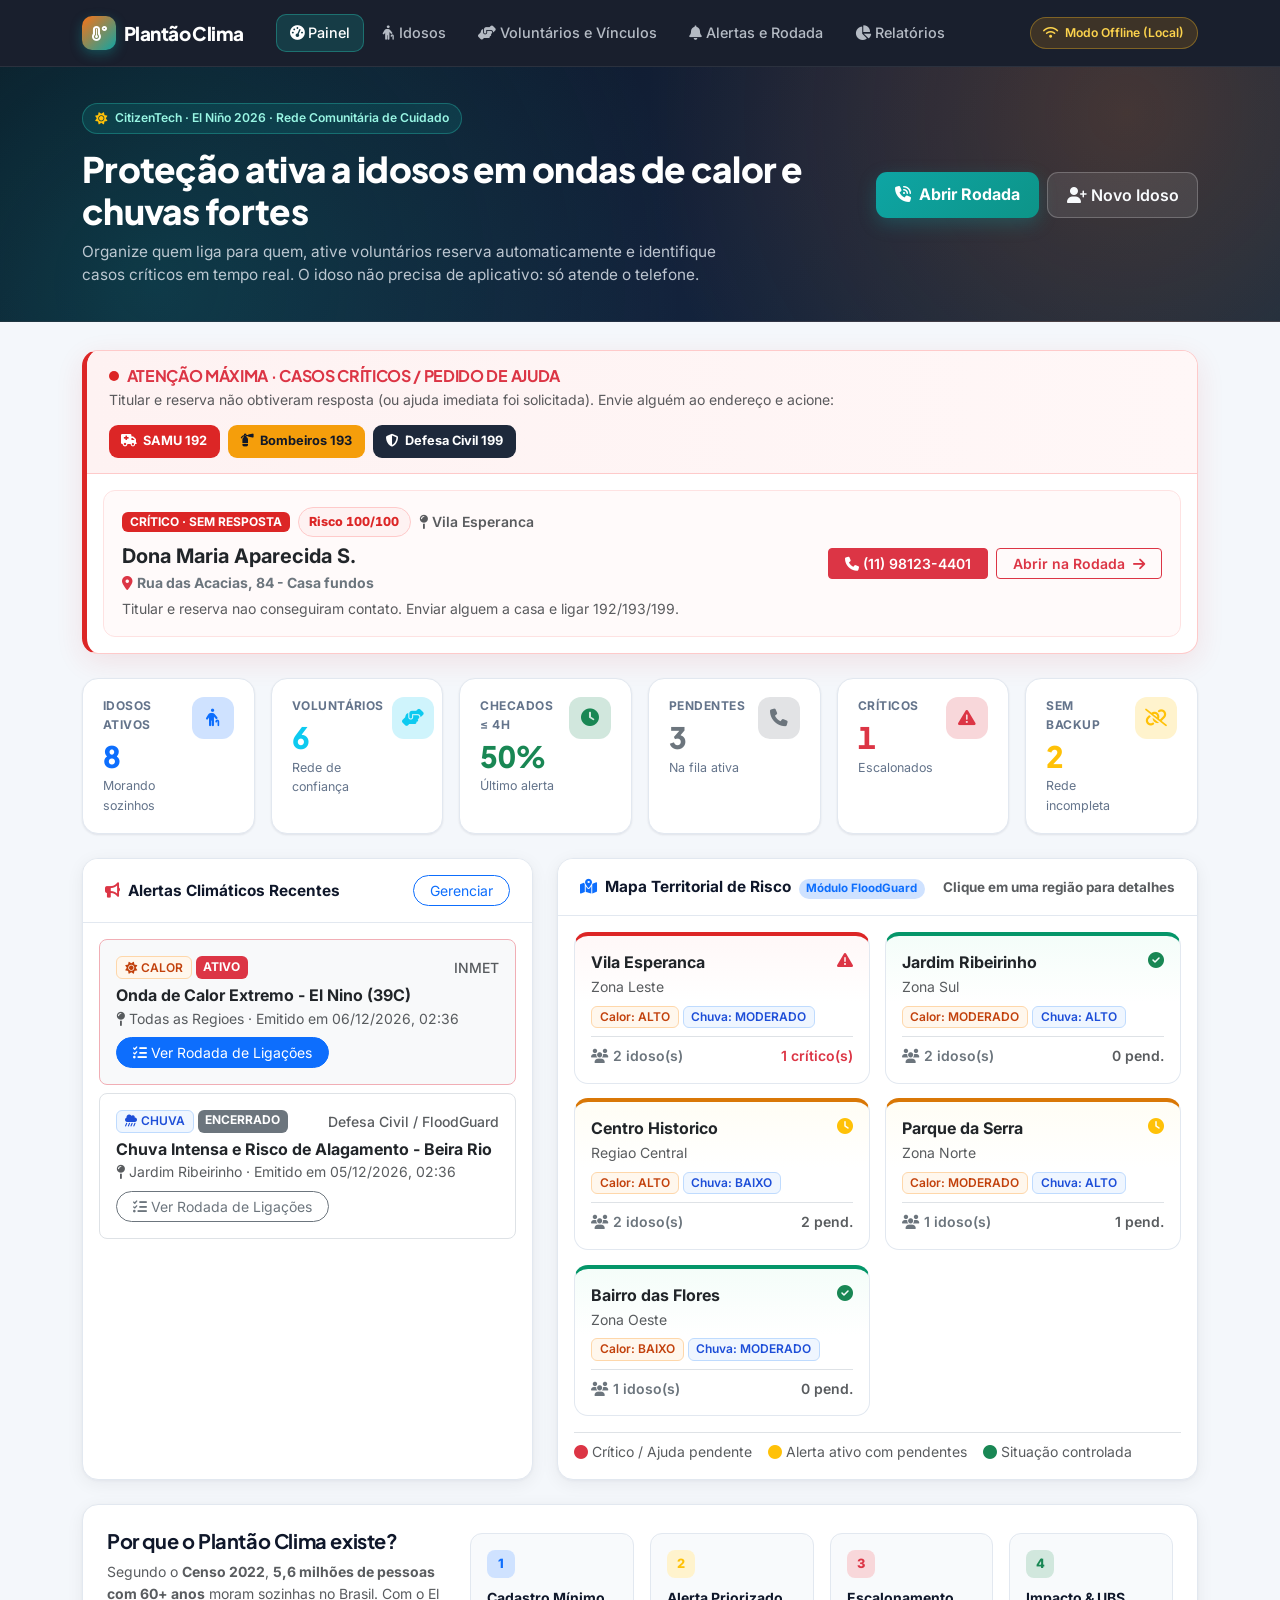
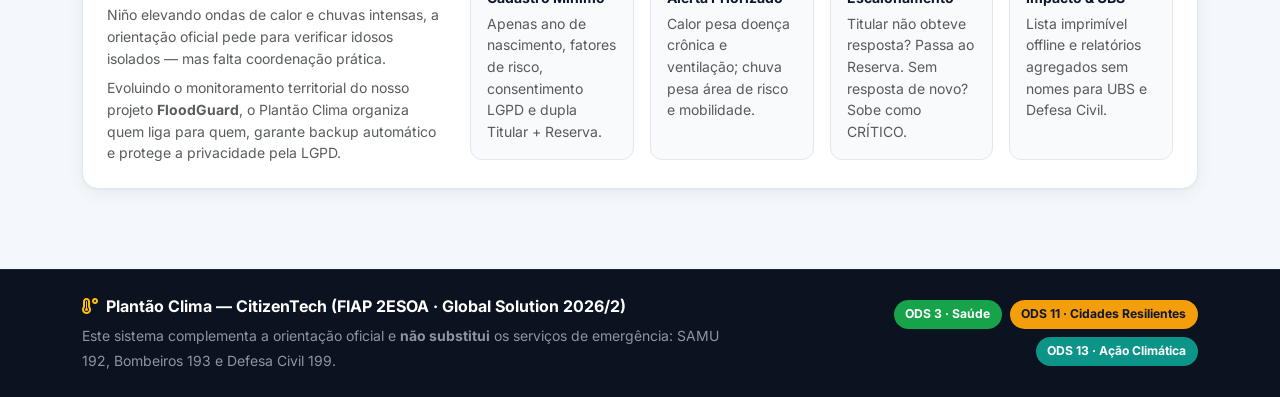
==== web/index.html @ 48aa3c32 "feat: MVP Plantao Clima (CitizenTech - Java 17 + JDBC + H2 + Web responsiva)" ====
<!DOCTYPE html>
<html lang="pt-BR">
<head>
    <meta charset="UTF-8">
    <meta name="viewport" content="width=device-width, initial-scale=1.0">
    <title>Painel — Plantão Clima | CitizenTech</title>
    <link rel="preconnect" href="https://fonts.googleapis.com">
    <link rel="preconnect" href="https://fonts.gstatic.com" crossorigin>
    <link href="https://fonts.googleapis.com/css2?family=Inter:wght@400;500;600;700&family=Plus+Jakarta+Sans:wght@700;800&display=swap" rel="stylesheet">
    <link href="https://cdn.jsdelivr.net/npm/bootstrap@5.3.3/dist/css/bootstrap.min.css" rel="stylesheet">
    <link href="https://cdnjs.cloudflare.com/ajax/libs/font-awesome/6.5.2/css/all.min.css" rel="stylesheet">
    <link href="css/styles.css" rel="stylesheet">
</head>
<body>
    <header>
        <nav class="navbar navbar-expand-lg navbar-dark pc-navbar sticky-top" aria-label="Navegação principal">
            <div class="container">
                <a class="navbar-brand d-flex align-items-center gap-2" href="index.html">
                    <span class="brand-mark"><i class="fas fa-temperature-high"></i></span>
                    <span>Plantão Clima</span>
                </a>
                <button class="navbar-toggler" type="button" data-bs-toggle="collapse" data-bs-target="#mainNav" aria-controls="mainNav" aria-expanded="false" aria-label="Abrir menu">
                    <span class="navbar-toggler-icon"></span>
                </button>
                <div class="collapse navbar-collapse" id="mainNav">
                    <ul class="navbar-nav me-auto ms-lg-3 gap-1">
                        <li class="nav-item"><a class="nav-link active" href="index.html"><i class="fas fa-gauge-high me-1"></i>Painel</a></li>
                        <li class="nav-item"><a class="nav-link" href="idosos.html"><i class="fas fa-person-cane me-1"></i>Idosos</a></li>
                        <li class="nav-item"><a class="nav-link" href="voluntarios.html"><i class="fas fa-hands-helping me-1"></i>Voluntários e Vínculos</a></li>
                        <li class="nav-item"><a class="nav-link" href="alertas.html"><i class="fas fa-bell me-1"></i>Alertas e Rodada</a></li>
                        <li class="nav-item"><a class="nav-link" href="relatorios.html"><i class="fas fa-chart-pie me-1"></i>Relatórios</a></li>
                    </ul>
                    <span id="connectionStatus" class="connection-pill offline mt-2 mt-lg-0">
                        <i class="fas fa-circle-notch fa-spin"></i> Conectando...
                    </span>
                </div>
            </div>
        </nav>
    </header>

    <section class="pc-page-header">
        <div class="container">
            <div class="row align-items-center g-3">
                <div class="col-lg-8">
                    <div class="pc-hero-pill">
                        <i class="fas fa-sun text-warning"></i>
                        <span>CitizenTech · El Niño 2026 · Rede Comunitária de Cuidado</span>
                    </div>
                    <h1>Proteção ativa a idosos em ondas de calor e chuvas fortes</h1>
                    <p>Organize quem liga para quem, ative voluntários reserva automaticamente e identifique casos críticos em tempo real. O idoso não precisa de aplicativo: só atende o telefone.</p>
                </div>
                <div class="col-lg-4 text-lg-end">
                    <div class="d-flex flex-wrap gap-2 justify-content-lg-end">
                        <a href="alertas.html" class="btn btn-pc-primary">
                            <i class="fas fa-phone-volume me-2"></i>Abrir Rodada
                        </a>
                        <a href="idosos.html" class="btn btn-pc-ghost">
                            <i class="fas fa-user-plus me-1"></i>Novo Idoso
                        </a>
                    </div>
                </div>
            </div>
        </div>
    </section>

    <main class="container">
        <div id="feedbackPainel" class="feedback-zone"></div>

        <!-- Casos Críticos no Topo (visual limpo e compacto) -->
        <section id="secCriticos" class="mb-4 d-none" aria-label="Casos Críticos e Emergências">
            <div class="critical-panel">
                <div class="critical-panel-head">
                    <div>
                        <div class="d-flex align-items-center gap-2 mb-1">
                            <span class="pulse-dot"></span>
                            <h2 class="h6 fw-bold text-danger mb-0 text-uppercase">Atenção Máxima · Casos Críticos / Pedido de Ajuda</h2>
                        </div>
                        <p class="small text-muted mb-0">
                            Titular e reserva não obtiveram resposta (ou ajuda imediata foi solicitada). Envie alguém ao endereço e acione:
                        </p>
                    </div>
                    <div class="d-flex flex-wrap gap-2">
                        <a href="tel:192" class="emergency-pill samu"><i class="fas fa-ambulance"></i> SAMU 192</a>
                        <a href="tel:193" class="emergency-pill bombeiros"><i class="fas fa-fire-extinguisher"></i> Bombeiros 193</a>
                        <a href="tel:199" class="emergency-pill defesa"><i class="fas fa-shield-halved"></i> Defesa Civil 199</a>
                    </div>
                </div>
                <div class="p-3">
                    <div id="listaCriticos" class="row g-3"></div>
                </div>
            </div>
        </section>

        <!-- KPIs principais -->
        <section class="row g-3 mb-4" aria-label="Indicadores principais">
            <div class="col-6 col-md-4 col-xl-2">
                <div class="kpi-card">
                    <div class="d-flex justify-content-between align-items-start gap-2">
                        <div>
                            <div class="kpi-label">Idosos Ativos</div>
                            <div class="kpi-value text-primary" id="kpiIdosos">-</div>
                            <div class="kpi-sub">Morando sozinhos</div>
                        </div>
                        <div class="kpi-icon bg-primary-subtle text-primary"><i class="fas fa-person-cane"></i></div>
                    </div>
                </div>
            </div>
            <div class="col-6 col-md-4 col-xl-2">
                <div class="kpi-card">
                    <div class="d-flex justify-content-between align-items-start gap-2">
                        <div>
                            <div class="kpi-label">Voluntários</div>
                            <div class="kpi-value text-info" id="kpiVoluntarios">-</div>
                            <div class="kpi-sub">Rede de confiança</div>
                        </div>
                        <div class="kpi-icon bg-info-subtle text-info"><i class="fas fa-hands-helping"></i></div>
                    </div>
                </div>
            </div>
            <div class="col-6 col-md-4 col-xl-2">
                <div class="kpi-card">
                    <div class="d-flex justify-content-between align-items-start gap-2">
                        <div>
                            <div class="kpi-label">Checados &le; 4h</div>
                            <div class="kpi-value text-success" id="kpiCobertura4h">-</div>
                            <div class="kpi-sub">Último alerta</div>
                        </div>
                        <div class="kpi-icon bg-success-subtle text-success"><i class="fas fa-clock"></i></div>
                    </div>
                </div>
            </div>
            <div class="col-6 col-md-4 col-xl-2">
                <div class="kpi-card">
                    <div class="d-flex justify-content-between align-items-start gap-2">
                        <div>
                            <div class="kpi-label">Pendentes</div>
                            <div class="kpi-value text-secondary" id="kpiPendentes">-</div>
                            <div class="kpi-sub">Na fila ativa</div>
                        </div>
                        <div class="kpi-icon bg-secondary-subtle text-secondary"><i class="fas fa-phone"></i></div>
                    </div>
                </div>
            </div>
            <div class="col-6 col-md-4 col-xl-2">
                <div class="kpi-card">
                    <div class="d-flex justify-content-between align-items-start gap-2">
                        <div>
                            <div class="kpi-label">Críticos</div>
                            <div class="kpi-value text-danger" id="kpiCriticos">-</div>
                            <div class="kpi-sub">Escalonados</div>
                        </div>
                        <div class="kpi-icon bg-danger-subtle text-danger"><i class="fas fa-triangle-exclamation"></i></div>
                    </div>
                </div>
            </div>
            <div class="col-6 col-md-4 col-xl-2">
                <div class="kpi-card">
                    <div class="d-flex justify-content-between align-items-start gap-2">
                        <div>
                            <div class="kpi-label">Sem Backup</div>
                            <div class="kpi-value text-warning" id="kpiRedeIncompleta">-</div>
                            <div class="kpi-sub">Rede incompleta</div>
                        </div>
                        <div class="kpi-icon bg-warning-subtle text-warning"><i class="fas fa-link-slash"></i></div>
                    </div>
                </div>
            </div>
        </section>

        <!-- Alertas Ativos + Mapa de Risco (Módulo FloodGuard) -->
        <div class="row g-4 mb-4">
            <section class="col-lg-5" aria-label="Alertas Climáticos">
                <div class="pc-card h-100">
                    <div class="pc-card-header">
                        <span><i class="fas fa-bullhorn text-danger me-2"></i>Alertas Climáticos Recentes</span>
                        <a href="alertas.html" class="btn btn-sm btn-outline-primary rounded-pill px-3">Gerenciar</a>
                    </div>
                    <div class="p-3" id="listaAlertasPainel">
                        <div class="text-center text-muted py-4">Carregando alertas...</div>
                    </div>
                </div>
            </section>

            <section class="col-lg-7" aria-label="Mapa de Risco Comunitário">
                <div class="pc-card h-100">
                    <div class="pc-card-header">
                        <span>
                            <i class="fas fa-map-location-dot text-primary me-2"></i>Mapa Territorial de Risco
                            <span class="badge bg-primary-subtle text-primary rounded-pill ms-1">Módulo FloodGuard</span>
                        </span>
                        <small class="text-muted">Clique em uma região para detalhes</small>
                    </div>
                    <div class="p-3">
                        <div id="mapaRegioes" class="region-grid"></div>
                        <div class="d-flex flex-wrap gap-3 mt-3 pt-2 border-top small text-muted">
                            <span><i class="fas fa-circle text-danger me-1"></i>Crítico / Ajuda pendente</span>
                            <span><i class="fas fa-circle text-warning me-1"></i>Alerta ativo com pendentes</span>
                            <span><i class="fas fa-circle text-success me-1"></i>Situação controlada</span>
                        </div>
                    </div>
                </div>
            </section>
        </div>

        <!-- Fluxo do Sistema e Contexto -->
        <section class="pc-card p-4 mb-4" aria-label="Como funciona o Plantão Clima">
            <div class="row align-items-center g-4">
                <div class="col-lg-4">
                    <h2 class="h5 fw-bold mb-2">Por que o Plantão Clima existe?</h2>
                    <p class="small text-muted mb-2">
                        Segundo o <strong>Censo 2022</strong>, <strong>5,6 milhões de pessoas com 60+ anos</strong> moram sozinhas no Brasil. Com o El Niño elevando ondas de calor e chuvas intensas, a orientação oficial pede para verificar idosos isolados — mas falta coordenação prática.
                    </p>
                    <p class="small text-muted mb-0">
                        Evoluindo o monitoramento territorial do nosso projeto <strong>FloodGuard</strong>, o Plantão Clima organiza quem liga para quem, garante backup automático e protege a privacidade pela LGPD.
                    </p>
                </div>
                <div class="col-lg-8">
                    <div class="row g-3">
                        <div class="col-sm-6 col-md-3">
                            <div class="step-card">
                                <span class="step-num bg-primary-subtle text-primary">1</span>
                                <div class="fw-bold small mb-1">Cadastro Mínimo</div>
                                <p class="small text-muted mb-0">Apenas ano de nascimento, fatores de risco, consentimento LGPD e dupla Titular + Reserva.</p>
                            </div>
                        </div>
                        <div class="col-sm-6 col-md-3">
                            <div class="step-card">
                                <span class="step-num bg-warning-subtle text-warning">2</span>
                                <div class="fw-bold small mb-1">Alerta Priorizado</div>
                                <p class="small text-muted mb-0">Calor pesa doença crônica e ventilação; chuva pesa área de risco e mobilidade.</p>
                            </div>
                        </div>
                        <div class="col-sm-6 col-md-3">
                            <div class="step-card">
                                <span class="step-num bg-danger-subtle text-danger">3</span>
                                <div class="fw-bold small mb-1">Escalonamento</div>
                                <p class="small text-muted mb-0">Titular não obteve resposta? Passa ao Reserva. Sem resposta de novo? Sobe como CRÍTICO.</p>
                            </div>
                        </div>
                        <div class="col-sm-6 col-md-3">
                            <div class="step-card">
                                <span class="step-num bg-success-subtle text-success">4</span>
                                <div class="fw-bold small mb-1">Impacto &amp; UBS</div>
                                <p class="small text-muted mb-0">Lista imprimível offline e relatórios agregados sem nomes para UBS e Defesa Civil.</p>
                            </div>
                        </div>
                    </div>
                </div>
            </div>
        </section>
    </main>

    <!-- Modal Detalhe da Região (Mapa FloodGuard) -->
    <div class="modal fade" id="modalRegiao" tabindex="-1" aria-hidden="true">
        <div class="modal-dialog modal-dialog-centered">
            <div class="modal-content border-0 shadow-lg rounded-4">
                <div class="modal-header">
                    <h5 class="modal-title fw-bold" id="modalRegiaoTitulo">Detalhes da Região</h5>
                    <button type="button" class="btn-close" data-bs-dismiss="modal" aria-label="Fechar"></button>
                </div>
                <div class="modal-body" id="modalRegiaoCorpo"></div>
                <div class="modal-footer">
                    <a href="relatorios.html" class="btn btn-outline-primary">Ver Relatório UBS</a>
                    <button type="button" class="btn btn-secondary" data-bs-dismiss="modal">Fechar</button>
                </div>
            </div>
        </div>
    </div>

    <footer class="pc-footer py-4">
        <div class="container">
            <div class="row g-3 align-items-center">
                <div class="col-md-7">
                    <div class="fw-bold mb-1 text-white"><i class="fas fa-temperature-high text-warning me-2"></i>Plantão Clima — CitizenTech (FIAP 2ESOA · Global Solution 2026/2)</div>
                    <small class="opacity-75">
                        Este sistema complementa a orientação oficial e <strong>não substitui</strong> os serviços de emergência: SAMU 192, Bombeiros 193 e Defesa Civil 199.
                    </small>
                </div>
                <div class="col-md-5 text-md-end d-flex flex-wrap gap-2 justify-content-md-end">
                    <span class="ods-badge ods-3">ODS 3 · Saúde</span>
                    <span class="ods-badge ods-11">ODS 11 · Cidades Resilientes</span>
                    <span class="ods-badge ods-13">ODS 13 · Ação Climática</span>
                </div>
            </div>
        </div>
    </footer>

    <script src="https://cdn.jsdelivr.net/npm/bootstrap@5.3.3/dist/js/bootstrap.bundle.min.js"></script>
    <script src="js/api.js"></script>
    <script src="js/painel.js"></script>
</body>
</html>
---- web/css/styles.css ----
/* ==========================================================================
   Plantão Clima — CitizenTech Design System (Modern CivicTech UI)
   Tipografia: Plus Jakarta Sans + Inter | Layout Responsivo + Impressão Offline
   ========================================================================== */

:root {
    --pc-bg: #f4f7fb;
    --pc-surface: #ffffff;
    --pc-surface-soft: #f8fafc;
    --pc-border: #e2e8f0;
    --pc-border-strong: #cbd5e1;

    --pc-slate-950: #0b1220;
    --pc-slate-900: #0f172a;
    --pc-slate-800: #1e293b;
    --pc-slate-700: #334155;
    --pc-slate-500: #64748b;
    --pc-slate-400: #94a3b8;

    --pc-brand: #0ea5a4;
    --pc-brand-dark: #0f766e;
    --pc-brand-soft: #ccfbf1;

    --pc-accent: #2563eb;
    --pc-accent-soft: #eff6ff;

    --pc-heat: #ea580c;
    --pc-heat-bg: #fff7ed;
    --pc-heat-border: #fed7aa;

    --pc-rain: #2563eb;
    --pc-rain-bg: #eff6ff;
    --pc-rain-border: #bfdbfe;

    --pc-critical: #dc2626;
    --pc-critical-dark: #991b1b;
    --pc-critical-bg: #fef2f2;
    --pc-critical-border: #fecaca;

    --pc-ok: #059669;
    --pc-ok-bg: #ecfdf5;
    --pc-ok-border: #a7f3d0;

    --pc-warn: #d97706;
    --pc-warn-bg: #fffbeb;
    --pc-warn-border: #fde68a;

    --pc-radius: 16px;
    --pc-radius-sm: 10px;
    --pc-shadow-sm: 0 1px 2px rgba(15, 23, 42, 0.05), 0 1px 3px rgba(15, 23, 42, 0.04);
    --pc-shadow: 0 4px 18px rgba(15, 23, 42, 0.06), 0 1px 3px rgba(15, 23, 42, 0.04);
    --pc-shadow-hover: 0 12px 28px rgba(15, 23, 42, 0.10), 0 2px 6px rgba(15, 23, 42, 0.05);
}

* {
    box-sizing: border-box;
}

body {
    font-family: 'Inter', -apple-system, BlinkMacSystemFont, 'Segoe UI', Roboto, sans-serif;
    background-color: var(--pc-bg);
    color: var(--pc-slate-900);
    min-height: 100vh;
    display: flex;
    flex-direction: column;
    line-height: 1.55;
    -webkit-font-smoothing: antialiased;
}

h1, h2, h3, h4, h5, .navbar-brand, .kpi-value {
    font-family: 'Plus Jakarta Sans', 'Inter', -apple-system, sans-serif;
    letter-spacing: -0.02em;
}

main {
    flex: 1;
}

/* ==========================================================================
   NAVBAR — Dark Slate Glass
   ========================================================================== */
.pc-navbar {
    background: rgba(11, 18, 32, 0.94);
    backdrop-filter: blur(12px);
    -webkit-backdrop-filter: blur(12px);
    border-bottom: 1px solid rgba(255, 255, 255, 0.08);
    padding: 0.7rem 0;
}

.pc-navbar .navbar-brand {
    font-weight: 800;
    font-size: 1.18rem;
    color: #ffffff !important;
    letter-spacing: -0.03em;
}

.brand-mark {
    width: 34px;
    height: 34px;
    border-radius: 10px;
    background: linear-gradient(135deg, #f97316 0%, #0ea5a4 100%);
    display: inline-flex;
    align-items: center;
    justify-content: center;
    color: #ffffff;
    font-size: 0.95rem;
    box-shadow: 0 4px 12px rgba(14, 165, 164, 0.35);
}

.pc-navbar .nav-link {
    color: rgba(226, 232, 240, 0.78) !important;
    font-weight: 500;
    font-size: 0.9rem;
    border-radius: 10px;
    padding: 0.48rem 0.88rem !important;
    transition: all 0.18s ease;
}

.pc-navbar .nav-link:hover {
    color: #ffffff !important;
    background-color: rgba(255, 255, 255, 0.08);
}

.pc-navbar .nav-link.active {
    color: #ffffff !important;
    background: rgba(14, 165, 164, 0.22);
    box-shadow: inset 0 0 0 1px rgba(45, 212, 191, 0.35);
}

/* Status Pill */
.connection-pill {
    font-size: 0.76rem;
    font-weight: 600;
    padding: 0.34rem 0.8rem;
    border-radius: 999px;
    display: inline-flex;
    align-items: center;
    gap: 0.42rem;
    white-space: nowrap;
}

.connection-pill.online {
    background: rgba(16, 185, 129, 0.14);
    color: #6ee7b7;
    border: 1px solid rgba(52, 211, 153, 0.35);
}

.connection-pill.offline {
    background: rgba(245, 158, 11, 0.16);
    color: #fcd34d;
    border: 1px solid rgba(251, 191, 36, 0.35);
}

/* ==========================================================================
   HERO / HEADER — Atmospheric Dark Climate-Tech
   ========================================================================== */
.pc-page-header {
    background:
        radial-gradient(circle at 88% 18%, rgba(249, 115, 22, 0.22) 0%, transparent 42%),
        radial-gradient(circle at 12% 85%, rgba(14, 165, 164, 0.24) 0%, transparent 46%),
        linear-gradient(135deg, #0b1220 0%, #13223b 58%, #0f2942 100%);
    color: #ffffff;
    padding: 2.25rem 0 2.1rem;
    margin-bottom: 1.75rem;
    border-bottom: 1px solid rgba(255, 255, 255, 0.08);
}

.pc-hero-pill {
    display: inline-flex;
    align-items: center;
    gap: 0.45rem;
    font-size: 0.76rem;
    font-weight: 600;
    color: #99f6e4;
    background: rgba(14, 165, 164, 0.16);
    border: 1px solid rgba(45, 212, 191, 0.32);
    padding: 0.32rem 0.78rem;
    border-radius: 999px;
    margin-bottom: 0.85rem;
}

.pc-page-header h1 {
    font-weight: 800;
    font-size: clamp(1.55rem, 2.8vw, 2.2rem);
    margin-bottom: 0.45rem;
    line-height: 1.2;
}

.pc-page-header p {
    color: rgba(226, 232, 240, 0.82);
    font-size: 0.96rem;
    margin-bottom: 0;
    max-width: 660px;
}

/* Botões refinados */
.btn-pc-primary {
    background: linear-gradient(135deg, #0ea5a4 0%, #0d9488 100%);
    color: #ffffff;
    border: none;
    font-weight: 700;
    border-radius: 11px;
    padding: 0.62rem 1.2rem;
    box-shadow: 0 6px 18px rgba(14, 165, 164, 0.28);
    transition: transform 0.16s ease, box-shadow 0.16s ease;
}

.btn-pc-primary:hover {
    color: #ffffff;
    transform: translateY(-1px);
    box-shadow: 0 8px 22px rgba(14, 165, 164, 0.38);
}

.btn-pc-ghost {
    background: rgba(255, 255, 255, 0.09);
    color: #f8fafc;
    border: 1px solid rgba(255, 255, 255, 0.22);
    font-weight: 600;
    border-radius: 11px;
    padding: 0.62rem 1.15rem;
    transition: background-color 0.16s ease;
}

.btn-pc-ghost:hover {
    background: rgba(255, 255, 255, 0.16);
    color: #ffffff;
}

/* ==========================================================================
   CARDS & SURFACES
   ========================================================================== */
.pc-card {
    background: var(--pc-surface);
    border: 1px solid var(--pc-border);
    border-radius: var(--pc-radius);
    box-shadow: var(--pc-shadow);
    overflow: hidden;
}

.pc-card-header {
    padding: 1rem 1.35rem;
    border-bottom: 1px solid var(--pc-border);
    background: #ffffff;
    font-weight: 700;
    font-size: 0.96rem;
    color: var(--pc-slate-900);
    display: flex;
    align-items: center;
    justify-content: space-between;
    gap: 0.75rem;
    flex-wrap: wrap;
}

/* ==========================================================================
   BANNER CRÍTICO — Elegante, compacto, alto impacto sem poluição visual
   ========================================================================== */
.critical-panel {
    background: var(--pc-surface);
    border: 1px solid var(--pc-critical-border);
    border-left: 5px solid var(--pc-critical);
    border-radius: var(--pc-radius);
    box-shadow: 0 8px 28px rgba(220, 38, 38, 0.10);
    overflow: hidden;
}

.critical-panel-head {
    background: linear-gradient(90deg, #fef2f2 0%, #fff7f7 100%);
    border-bottom: 1px solid var(--pc-critical-border);
    padding: 0.95rem 1.35rem;
    display: flex;
    flex-wrap: wrap;
    justify-content: space-between;
    align-items: center;
    gap: 0.85rem;
}

.pulse-dot {
    width: 10px;
    height: 10px;
    border-radius: 50%;
    background: var(--pc-critical);
    display: inline-block;
    box-shadow: 0 0 0 0 rgba(220, 38, 38, 0.65);
    animation: criticalPulse 1.8s infinite;
}

@keyframes criticalPulse {
    0% { box-shadow: 0 0 0 0 rgba(220, 38, 38, 0.65); }
    70% { box-shadow: 0 0 0 9px rgba(220, 38, 38, 0); }
    100% { box-shadow: 0 0 0 0 rgba(220, 38, 38, 0); }
}

.critical-case-row {
    background: #fffafa;
    border: 1px solid #fee2e2;
    border-radius: 12px;
    padding: 1rem 1.15rem;
    transition: border-color 0.18s ease, box-shadow 0.18s ease;
}

.critical-case-row:hover {
    border-color: #fca5a5;
    box-shadow: 0 4px 14px rgba(220, 38, 38, 0.08);
}

.emergency-pill {
    font-size: 0.8rem;
    font-weight: 700;
    padding: 0.42rem 0.8rem;
    border-radius: 9px;
    display: inline-flex;
    align-items: center;
    gap: 0.38rem;
    text-decoration: none;
    transition: transform 0.15s ease;
}

.emergency-pill:hover {
    transform: translateY(-1px);
}

.emergency-pill.samu {
    background: #dc2626;
    color: #ffffff;
}

.emergency-pill.bombeiros {
    background: #f59e0b;
    color: #111827;
}

.emergency-pill.defesa {
    background: #1e293b;
    color: #ffffff;
}

/* ==========================================================================
   KPI BENTO CARDS
   ========================================================================== */
.kpi-card {
    background: var(--pc-surface);
    border: 1px solid var(--pc-border);
    border-radius: var(--pc-radius);
    padding: 1.15rem 1.25rem;
    box-shadow: var(--pc-shadow-sm);
    height: 100%;
    position: relative;
    transition: transform 0.2s ease, box-shadow 0.2s ease, border-color 0.2s ease;
}

.kpi-card:hover {
    transform: translateY(-3px);
    box-shadow: var(--pc-shadow-hover);
    border-color: var(--pc-border-strong);
}

.kpi-label {
    font-size: 0.75rem;
    font-weight: 700;
    text-transform: uppercase;
    letter-spacing: 0.04em;
    color: var(--pc-slate-500);
    margin-bottom: 0.35rem;
}

.kpi-value {
    font-size: 1.85rem;
    font-weight: 800;
    line-height: 1.1;
    font-variant-numeric: tabular-nums;
    margin-bottom: 0.25rem;
}

.kpi-sub {
    font-size: 0.78rem;
    color: var(--pc-slate-500);
}

.kpi-icon {
    width: 42px;
    height: 42px;
    border-radius: 12px;
    display: flex;
    align-items: center;
    justify-content: center;
    font-size: 1.1rem;
    flex-shrink: 0;
}

/* ==========================================================================
   MAPA TERRITORIAL DE RISCO (Módulo FloodGuard)
   ========================================================================== */
.region-grid {
    display: grid;
    grid-template-columns: repeat(auto-fill, minmax(215px, 1fr));
    gap: 0.9rem;
}

.region-tile {
    background: #ffffff;
    border-radius: 14px;
    padding: 1rem;
    border: 1px solid var(--pc-border);
    border-top: 4px solid var(--pc-ok);
    cursor: pointer;
    transition: transform 0.18s ease, box-shadow 0.18s ease, border-color 0.18s ease;
}

.region-tile:hover {
    transform: translateY(-3px);
    box-shadow: var(--pc-shadow-hover);
}

.region-tile.level-critical {
    border-top-color: var(--pc-critical);
    background: linear-gradient(180deg, #fff8f8 0%, #ffffff 45%);
}

.region-tile.level-warning {
    border-top-color: var(--pc-warn);
    background: linear-gradient(180deg, #fffdf5 0%, #ffffff 45%);
}

.region-tile.level-safe {
    border-top-color: var(--pc-ok);
    background: linear-gradient(180deg, #f4fdf9 0%, #ffffff 45%);
}

/* ==========================================================================
   BADGES, TAGS E PILLS
   ========================================================================== */
.badge-calor {
    background-color: var(--pc-heat-bg);
    color: #c2410c;
    border: 1px solid var(--pc-heat-border);
    font-weight: 600;
}

.badge-chuva {
    background-color: var(--pc-rain-bg);
    color: #1d4ed8;
    border: 1px solid var(--pc-rain-border);
    font-weight: 600;
}

.badge-critico {
    background-color: var(--pc-critical);
    color: #ffffff;
    font-weight: 700;
}

.badge-ajuda {
    background-color: #ea580c;
    color: #ffffff;
    font-weight: 700;
}

.badge-atencao {
    background-color: var(--pc-warn-bg);
    color: #92400e;
    border: 1px solid var(--pc-warn-border);
    font-weight: 600;
}

.badge-ok {
    background-color: var(--pc-ok-bg);
    color: #065f46;
    border: 1px solid var(--pc-ok-border);
    font-weight: 600;
}

.badge-pendente {
    background-color: #f1f5f9;
    color: #334155;
    border: 1px solid #cbd5e1;
    font-weight: 600;
}

.risk-pill {
    font-weight: 800;
    font-size: 0.78rem;
    padding: 0.28rem 0.65rem;
    border-radius: 999px;
    display: inline-block;
    font-variant-numeric: tabular-nums;
}

.risk-pill.high {
    background: var(--pc-critical-bg);
    color: var(--pc-critical);
    border: 1px solid var(--pc-critical-border);
}

.risk-pill.medium {
    background: var(--pc-warn-bg);
    color: #b45309;
    border: 1px solid var(--pc-warn-border);
}

.risk-pill.low {
    background: var(--pc-ok-bg);
    color: var(--pc-ok);
    border: 1px solid var(--pc-ok-border);
}

.vuln-tag {
    font-size: 0.73rem;
    font-weight: 600;
    padding: 0.22rem 0.55rem;
    border-radius: 999px;
    background: #f1f5f9;
    color: var(--pc-slate-700);
    border: 1px solid #e2e8f0;
    display: inline-block;
    margin: 2px 2px 2px 0;
}

/* ==========================================================================
   RODADA DE LIGAÇÕES
   ========================================================================== */
.call-card {
    background: var(--pc-surface);
    border: 1px solid var(--pc-border);
    border-left: 5px solid var(--pc-accent);
    border-radius: 14px;
    padding: 1.15rem 1.25rem;
    box-shadow: var(--pc-shadow-sm);
    transition: box-shadow 0.2s ease, transform 0.2s ease;
}

.call-card:hover {
    box-shadow: var(--pc-shadow);
}

.call-card.status-CRITICO {
    border-left-color: var(--pc-critical);
    background: #fffafa;
}

.call-card.status-PRECISA_AJUDA {
    border-left-color: #ea580c;
    background: #fffaf5;
}

.call-card.status-PRECISA_ATENCAO {
    border-left-color: var(--pc-warn);
}

.call-card.status-ESTA_BEM {
    border-left-color: var(--pc-ok);
    opacity: 0.92;
}

.call-action-grid {
    display: grid;
    grid-template-columns: repeat(4, 1fr);
    gap: 0.55rem;
}

@media (max-width: 768px) {
    .call-action-grid {
        grid-template-columns: repeat(2, 1fr);
    }
}

/* Forms & Tables */
.form-control, .form-select {
    border-radius: 10px;
    border-color: var(--pc-border-strong);
    padding: 0.56rem 0.85rem;
    font-size: 0.92rem;
}

.form-control:focus, .form-select:focus {
    border-color: var(--pc-brand);
    box-shadow: 0 0 0 3px rgba(14, 165, 164, 0.16);
}

.table th {
    font-size: 0.74rem;
    font-weight: 700;
    text-transform: uppercase;
    letter-spacing: 0.04em;
    color: var(--pc-slate-500);
    background-color: #f8fafc;
    border-bottom-color: var(--pc-border);
    padding-top: 0.85rem;
    padding-bottom: 0.85rem;
}

.table td {
    padding-top: 0.85rem;
    padding-bottom: 0.85rem;
    border-bottom-color: #f1f5f9;
}

/* Step Cards */
.step-card {
    background: #f8fafc;
    border: 1px solid var(--pc-border);
    border-radius: 12px;
    padding: 1rem;
    height: 100%;
    transition: border-color 0.2s ease, background-color 0.2s ease;
}

.step-card:hover {
    background: #ffffff;
    border-color: var(--pc-brand);
}

.step-num {
    width: 28px;
    height: 28px;
    border-radius: 8px;
    font-size: 0.8rem;
    font-weight: 800;
    display: inline-flex;
    align-items: center;
    justify-content: center;
    margin-bottom: 0.55rem;
}

/* Feedback Banner */
.feedback-zone {
    position: sticky;
    top: 72px;
    z-index: 1020;
}

/* Footer */
.pc-footer {
    background-color: var(--pc-slate-950);
    color: rgba(226, 232, 240, 0.82);
    border-top: 1px solid rgba(255, 255, 255, 0.08);
    margin-top: 3.5rem;
}

.ods-badge {
    display: inline-flex;
    align-items: center;
    gap: 0.35rem;
    font-size: 0.76rem;
    font-weight: 700;
    padding: 0.32rem 0.72rem;
    border-radius: 999px;
    color: #ffffff;
}

.ods-3 { background-color: #16a34a; }
.ods-11 { background-color: #f59e0b; color: #0f172a; }
.ods-13 { background-color: #0d9488; }

/* ==========================================================================
   MODO IMPRESSÃO (Lista de Ligações Offline & Relatório UBS/Defesa Civil)
   ========================================================================== */
.print-only {
    display: none;
}

@media print {
    body {
        background: #ffffff !important;
        color: #000000 !important;
        font-size: 11pt;
    }

    .no-print,
    .pc-navbar,
    .pc-footer,
    .btn,
    .feedback-zone,
    .modal {
        display: none !important;
    }

    .print-only {
        display: block !important;
    }

    .pc-card,
    .call-card {
        box-shadow: none !important;
        border: 1px solid #999999 !important;
        break-inside: avoid;
        margin-bottom: 10px !important;
    }

    .pc-page-header {
        background: #ffffff !important;
        color: #000000 !important;
        border-bottom: 2px solid #000000;
        padding: 0.5rem 0 !important;
    }

    .pc-page-header p {
        color: #333333 !important;
    }
}
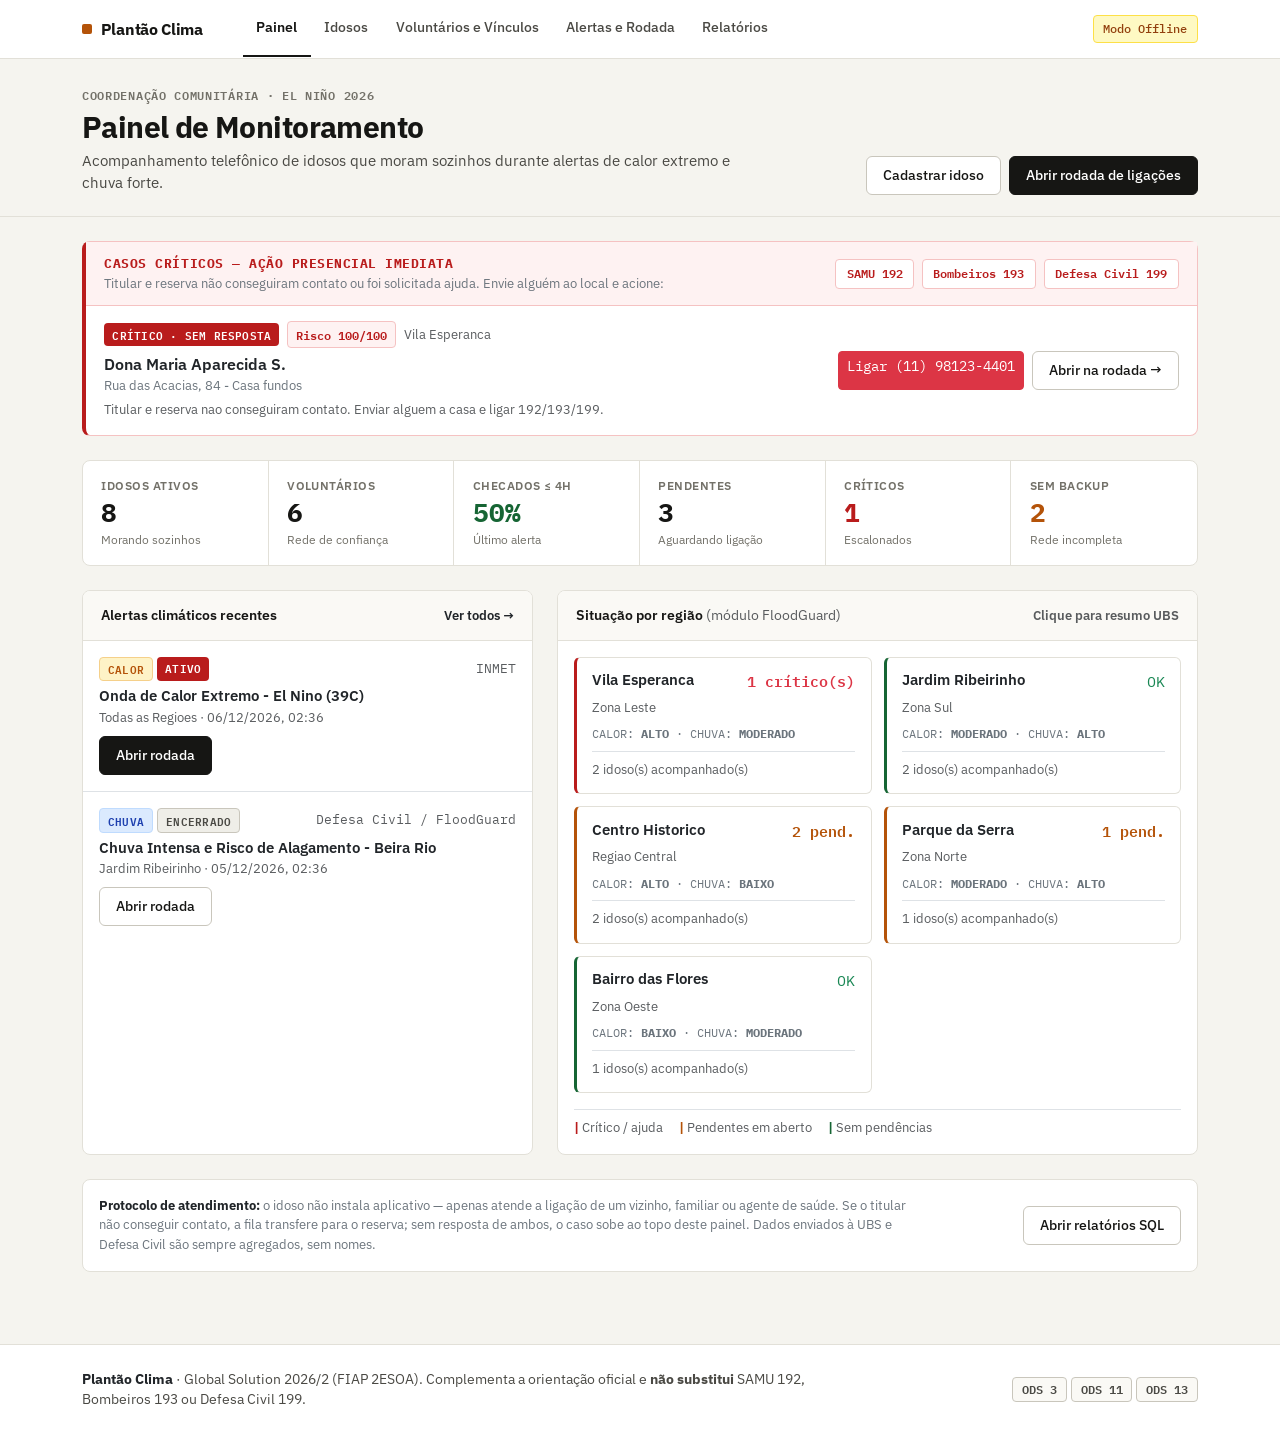
==== commit 2b5aa2fd: "style: interface operacional limpa (papel claro, IBM Plex, sem estetica generica)" ====
--- a/web/index.html
+++ b/web/index.html
@@ -3,36 +3,34 @@
 <head>
     <meta charset="UTF-8">
     <meta name="viewport" content="width=device-width, initial-scale=1.0">
-    <title>Painel — Plantão Clima | CitizenTech</title>
+    <title>Painel — Plantão Clima</title>
     <link rel="preconnect" href="https://fonts.googleapis.com">
     <link rel="preconnect" href="https://fonts.gstatic.com" crossorigin>
-    <link href="https://fonts.googleapis.com/css2?family=Inter:wght@400;500;600;700&family=Plus+Jakarta+Sans:wght@700;800&display=swap" rel="stylesheet">
+    <link href="https://fonts.googleapis.com/css2?family=IBM+Plex+Mono:wght@500;600;700&family=IBM+Plex+Sans:wght@400;500;600;700&display=swap" rel="stylesheet">
     <link href="https://cdn.jsdelivr.net/npm/bootstrap@5.3.3/dist/css/bootstrap.min.css" rel="stylesheet">
     <link href="https://cdnjs.cloudflare.com/ajax/libs/font-awesome/6.5.2/css/all.min.css" rel="stylesheet">
     <link href="css/styles.css" rel="stylesheet">
 </head>
 <body>
     <header>
-        <nav class="navbar navbar-expand-lg navbar-dark pc-navbar sticky-top" aria-label="Navegação principal">
+        <nav class="navbar navbar-expand-lg pc-navbar sticky-top" aria-label="Navegação principal">
             <div class="container">
-                <a class="navbar-brand d-flex align-items-center gap-2" href="index.html">
-                    <span class="brand-mark"><i class="fas fa-temperature-high"></i></span>
+                <a class="navbar-brand" href="index.html">
+                    <span class="brand-dot" aria-hidden="true"></span>
                     <span>Plantão Clima</span>
                 </a>
                 <button class="navbar-toggler" type="button" data-bs-toggle="collapse" data-bs-target="#mainNav" aria-controls="mainNav" aria-expanded="false" aria-label="Abrir menu">
                     <span class="navbar-toggler-icon"></span>
                 </button>
                 <div class="collapse navbar-collapse" id="mainNav">
-                    <ul class="navbar-nav me-auto ms-lg-3 gap-1">
-                        <li class="nav-item"><a class="nav-link active" href="index.html"><i class="fas fa-gauge-high me-1"></i>Painel</a></li>
-                        <li class="nav-item"><a class="nav-link" href="idosos.html"><i class="fas fa-person-cane me-1"></i>Idosos</a></li>
-                        <li class="nav-item"><a class="nav-link" href="voluntarios.html"><i class="fas fa-hands-helping me-1"></i>Voluntários e Vínculos</a></li>
-                        <li class="nav-item"><a class="nav-link" href="alertas.html"><i class="fas fa-bell me-1"></i>Alertas e Rodada</a></li>
-                        <li class="nav-item"><a class="nav-link" href="relatorios.html"><i class="fas fa-chart-pie me-1"></i>Relatórios</a></li>
+                    <ul class="navbar-nav me-auto ms-lg-4">
+                        <li class="nav-item"><a class="nav-link active" href="index.html">Painel</a></li>
+                        <li class="nav-item"><a class="nav-link" href="idosos.html">Idosos</a></li>
+                        <li class="nav-item"><a class="nav-link" href="voluntarios.html">Voluntários e Vínculos</a></li>
+                        <li class="nav-item"><a class="nav-link" href="alertas.html">Alertas e Rodada</a></li>
+                        <li class="nav-item"><a class="nav-link" href="relatorios.html">Relatórios</a></li>
                     </ul>
-                    <span id="connectionStatus" class="connection-pill offline mt-2 mt-lg-0">
-                        <i class="fas fa-circle-notch fa-spin"></i> Conectando...
-                    </span>
+                    <span id="connectionStatus" class="connection-pill offline my-2 my-lg-0">Conectando...</span>
                 </div>
             </div>
         </nav>
@@ -40,24 +38,15 @@
 
     <section class="pc-page-header">
         <div class="container">
-            <div class="row align-items-center g-3">
-                <div class="col-lg-8">
-                    <div class="pc-hero-pill">
-                        <i class="fas fa-sun text-warning"></i>
-                        <span>CitizenTech · El Niño 2026 · Rede Comunitária de Cuidado</span>
-                    </div>
-                    <h1>Proteção ativa a idosos em ondas de calor e chuvas fortes</h1>
-                    <p>Organize quem liga para quem, ative voluntários reserva automaticamente e identifique casos críticos em tempo real. O idoso não precisa de aplicativo: só atende o telefone.</p>
+            <div class="d-flex flex-wrap justify-content-between align-items-end gap-3">
+                <div>
+                    <div class="pc-kicker">Coordenação Comunitária · El Niño 2026</div>
+                    <h1>Painel de Monitoramento</h1>
+                    <p>Acompanhamento telefônico de idosos que moram sozinhos durante alertas de calor extremo e chuva forte.</p>
                 </div>
-                <div class="col-lg-4 text-lg-end">
-                    <div class="d-flex flex-wrap gap-2 justify-content-lg-end">
-                        <a href="alertas.html" class="btn btn-pc-primary">
-                            <i class="fas fa-phone-volume me-2"></i>Abrir Rodada
-                        </a>
-                        <a href="idosos.html" class="btn btn-pc-ghost">
-                            <i class="fas fa-user-plus me-1"></i>Novo Idoso
-                        </a>
-                    </div>
+                <div class="d-flex flex-wrap gap-2">
+                    <a href="idosos.html" class="btn btn-paper">Cadastrar idoso</a>
+                    <a href="alertas.html" class="btn btn-ink">Abrir rodada de ligações</a>
                 </div>
             </div>
         </div>
@@ -66,202 +55,118 @@
     <main class="container">
         <div id="feedbackPainel" class="feedback-zone"></div>
 
-        <!-- Casos Críticos no Topo (visual limpo e compacto) -->
+        <!-- Ocorrências Críticas no Topo -->
         <section id="secCriticos" class="mb-4 d-none" aria-label="Casos Críticos e Emergências">
-            <div class="critical-panel">
-                <div class="critical-panel-head">
+            <div class="critical-box">
+                <div class="critical-box-head">
                     <div>
-                        <div class="d-flex align-items-center gap-2 mb-1">
-                            <span class="pulse-dot"></span>
-                            <h2 class="h6 fw-bold text-danger mb-0 text-uppercase">Atenção Máxima · Casos Críticos / Pedido de Ajuda</h2>
-                        </div>
-                        <p class="small text-muted mb-0">
-                            Titular e reserva não obtiveram resposta (ou ajuda imediata foi solicitada). Envie alguém ao endereço e acione:
-                        </p>
+                        <div class="critical-box-title">Casos críticos — ação presencial imediata</div>
+                        <div class="small text-secondary">Titular e reserva não conseguiram contato ou foi solicitada ajuda. Envie alguém ao local e acione:</div>
                     </div>
                     <div class="d-flex flex-wrap gap-2">
-                        <a href="tel:192" class="emergency-pill samu"><i class="fas fa-ambulance"></i> SAMU 192</a>
-                        <a href="tel:193" class="emergency-pill bombeiros"><i class="fas fa-fire-extinguisher"></i> Bombeiros 193</a>
-                        <a href="tel:199" class="emergency-pill defesa"><i class="fas fa-shield-halved"></i> Defesa Civil 199</a>
+                        <a href="tel:192" class="emerg-link">SAMU 192</a>
+                        <a href="tel:193" class="emerg-link">Bombeiros 193</a>
+                        <a href="tel:199" class="emerg-link">Defesa Civil 199</a>
                     </div>
                 </div>
-                <div class="p-3">
-                    <div id="listaCriticos" class="row g-3"></div>
-                </div>
+                <div id="listaCriticos"></div>
             </div>
         </section>
 
-        <!-- KPIs principais -->
-        <section class="row g-3 mb-4" aria-label="Indicadores principais">
-            <div class="col-6 col-md-4 col-xl-2">
-                <div class="kpi-card">
-                    <div class="d-flex justify-content-between align-items-start gap-2">
-                        <div>
-                            <div class="kpi-label">Idosos Ativos</div>
-                            <div class="kpi-value text-primary" id="kpiIdosos">-</div>
-                            <div class="kpi-sub">Morando sozinhos</div>
-                        </div>
-                        <div class="kpi-icon bg-primary-subtle text-primary"><i class="fas fa-person-cane"></i></div>
-                    </div>
-                </div>
+        <!-- Faixa única de indicadores operacionais -->
+        <section class="metrics-strip mb-4" aria-label="Indicadores da operação">
+            <div class="metric-cell">
+                <div class="metric-label">Idosos ativos</div>
+                <div class="metric-num" id="kpiIdosos">—</div>
+                <div class="metric-note">Morando sozinhos</div>
             </div>
-            <div class="col-6 col-md-4 col-xl-2">
-                <div class="kpi-card">
-                    <div class="d-flex justify-content-between align-items-start gap-2">
-                        <div>
-                            <div class="kpi-label">Voluntários</div>
-                            <div class="kpi-value text-info" id="kpiVoluntarios">-</div>
-                            <div class="kpi-sub">Rede de confiança</div>
-                        </div>
-                        <div class="kpi-icon bg-info-subtle text-info"><i class="fas fa-hands-helping"></i></div>
-                    </div>
-                </div>
+            <div class="metric-cell">
+                <div class="metric-label">Voluntários</div>
+                <div class="metric-num" id="kpiVoluntarios">—</div>
+                <div class="metric-note">Rede de confiança</div>
             </div>
-            <div class="col-6 col-md-4 col-xl-2">
-                <div class="kpi-card">
-                    <div class="d-flex justify-content-between align-items-start gap-2">
-                        <div>
-                            <div class="kpi-label">Checados &le; 4h</div>
-                            <div class="kpi-value text-success" id="kpiCobertura4h">-</div>
-                            <div class="kpi-sub">Último alerta</div>
-                        </div>
-                        <div class="kpi-icon bg-success-subtle text-success"><i class="fas fa-clock"></i></div>
-                    </div>
-                </div>
+            <div class="metric-cell">
+                <div class="metric-label">Checados &le; 4h</div>
+                <div class="metric-num is-ok" id="kpiCobertura4h">—</div>
+                <div class="metric-note">Último alerta</div>
             </div>
-            <div class="col-6 col-md-4 col-xl-2">
-                <div class="kpi-card">
-                    <div class="d-flex justify-content-between align-items-start gap-2">
-                        <div>
-                            <div class="kpi-label">Pendentes</div>
-                            <div class="kpi-value text-secondary" id="kpiPendentes">-</div>
-                            <div class="kpi-sub">Na fila ativa</div>
-                        </div>
-                        <div class="kpi-icon bg-secondary-subtle text-secondary"><i class="fas fa-phone"></i></div>
-                    </div>
-                </div>
+            <div class="metric-cell">
+                <div class="metric-label">Pendentes</div>
+                <div class="metric-num" id="kpiPendentes">—</div>
+                <div class="metric-note">Aguardando ligação</div>
             </div>
-            <div class="col-6 col-md-4 col-xl-2">
-                <div class="kpi-card">
-                    <div class="d-flex justify-content-between align-items-start gap-2">
-                        <div>
-                            <div class="kpi-label">Críticos</div>
-                            <div class="kpi-value text-danger" id="kpiCriticos">-</div>
-                            <div class="kpi-sub">Escalonados</div>
-                        </div>
-                        <div class="kpi-icon bg-danger-subtle text-danger"><i class="fas fa-triangle-exclamation"></i></div>
-                    </div>
-                </div>
+            <div class="metric-cell">
+                <div class="metric-label">Críticos</div>
+                <div class="metric-num is-danger" id="kpiCriticos">—</div>
+                <div class="metric-note">Escalonados</div>
             </div>
-            <div class="col-6 col-md-4 col-xl-2">
-                <div class="kpi-card">
-                    <div class="d-flex justify-content-between align-items-start gap-2">
-                        <div>
-                            <div class="kpi-label">Sem Backup</div>
-                            <div class="kpi-value text-warning" id="kpiRedeIncompleta">-</div>
-                            <div class="kpi-sub">Rede incompleta</div>
-                        </div>
-                        <div class="kpi-icon bg-warning-subtle text-warning"><i class="fas fa-link-slash"></i></div>
-                    </div>
-                </div>
+            <div class="metric-cell">
+                <div class="metric-label">Sem backup</div>
+                <div class="metric-num is-warn" id="kpiRedeIncompleta">—</div>
+                <div class="metric-note">Rede incompleta</div>
             </div>
         </section>
 
-        <!-- Alertas Ativos + Mapa de Risco (Módulo FloodGuard) -->
+        <!-- Alertas Ativos + Mapa Territorial (FloodGuard) -->
         <div class="row g-4 mb-4">
             <section class="col-lg-5" aria-label="Alertas Climáticos">
                 <div class="pc-card h-100">
                     <div class="pc-card-header">
-                        <span><i class="fas fa-bullhorn text-danger me-2"></i>Alertas Climáticos Recentes</span>
-                        <a href="alertas.html" class="btn btn-sm btn-outline-primary rounded-pill px-3">Gerenciar</a>
+                        <span>Alertas climáticos recentes</span>
+                        <a href="alertas.html" class="small text-decoration-none fw-semibold text-dark">Ver todos &rarr;</a>
                     </div>
-                    <div class="p-3" id="listaAlertasPainel">
-                        <div class="text-center text-muted py-4">Carregando alertas...</div>
+                    <div id="listaAlertasPainel">
+                        <div class="p-4 text-center text-muted small">Carregando alertas...</div>
                     </div>
                 </div>
             </section>
 
-            <section class="col-lg-7" aria-label="Mapa de Risco Comunitário">
+            <section class="col-lg-7" aria-label="Mapa de Risco por Região">
                 <div class="pc-card h-100">
                     <div class="pc-card-header">
-                        <span>
-                            <i class="fas fa-map-location-dot text-primary me-2"></i>Mapa Territorial de Risco
-                            <span class="badge bg-primary-subtle text-primary rounded-pill ms-1">Módulo FloodGuard</span>
-                        </span>
-                        <small class="text-muted">Clique em uma região para detalhes</small>
+                        <span>Situação por região <span class="text-muted fw-normal">(módulo FloodGuard)</span></span>
+                        <span class="small text-muted">Clique para resumo UBS</span>
                     </div>
                     <div class="p-3">
                         <div id="mapaRegioes" class="region-grid"></div>
                         <div class="d-flex flex-wrap gap-3 mt-3 pt-2 border-top small text-muted">
-                            <span><i class="fas fa-circle text-danger me-1"></i>Crítico / Ajuda pendente</span>
-                            <span><i class="fas fa-circle text-warning me-1"></i>Alerta ativo com pendentes</span>
-                            <span><i class="fas fa-circle text-success me-1"></i>Situação controlada</span>
+                            <span><strong style="color:#b91c1c;">|</strong> Crítico / ajuda</span>
+                            <span><strong style="color:#b45309;">|</strong> Pendentes em aberto</span>
+                            <span><strong style="color:#166534;">|</strong> Sem pendências</span>
                         </div>
                     </div>
                 </div>
             </section>
         </div>
 
-        <!-- Fluxo do Sistema e Contexto -->
-        <section class="pc-card p-4 mb-4" aria-label="Como funciona o Plantão Clima">
-            <div class="row align-items-center g-4">
-                <div class="col-lg-4">
-                    <h2 class="h5 fw-bold mb-2">Por que o Plantão Clima existe?</h2>
-                    <p class="small text-muted mb-2">
-                        Segundo o <strong>Censo 2022</strong>, <strong>5,6 milhões de pessoas com 60+ anos</strong> moram sozinhas no Brasil. Com o El Niño elevando ondas de calor e chuvas intensas, a orientação oficial pede para verificar idosos isolados — mas falta coordenação prática.
-                    </p>
-                    <p class="small text-muted mb-0">
-                        Evoluindo o monitoramento territorial do nosso projeto <strong>FloodGuard</strong>, o Plantão Clima organiza quem liga para quem, garante backup automático e protege a privacidade pela LGPD.
-                    </p>
+        <!-- Nota operacional concisa -->
+        <section class="pc-card p-3 mb-4" aria-label="Protocolo da rede">
+            <div class="row g-3 small text-secondary align-items-center">
+                <div class="col-md-9">
+                    <strong class="text-dark">Protocolo de atendimento:</strong>
+                    o idoso não instala aplicativo — apenas atende a ligação de um vizinho, familiar ou agente de saúde.
+                    Se o titular não conseguir contato, a fila transfere para o reserva; sem resposta de ambos, o caso sobe ao topo deste painel.
+                    Dados enviados à UBS e Defesa Civil são sempre agregados, sem nomes.
                 </div>
-                <div class="col-lg-8">
-                    <div class="row g-3">
-                        <div class="col-sm-6 col-md-3">
-                            <div class="step-card">
-                                <span class="step-num bg-primary-subtle text-primary">1</span>
-                                <div class="fw-bold small mb-1">Cadastro Mínimo</div>
-                                <p class="small text-muted mb-0">Apenas ano de nascimento, fatores de risco, consentimento LGPD e dupla Titular + Reserva.</p>
-                            </div>
-                        </div>
-                        <div class="col-sm-6 col-md-3">
-                            <div class="step-card">
-                                <span class="step-num bg-warning-subtle text-warning">2</span>
-                                <div class="fw-bold small mb-1">Alerta Priorizado</div>
-                                <p class="small text-muted mb-0">Calor pesa doença crônica e ventilação; chuva pesa área de risco e mobilidade.</p>
-                            </div>
-                        </div>
-                        <div class="col-sm-6 col-md-3">
-                            <div class="step-card">
-                                <span class="step-num bg-danger-subtle text-danger">3</span>
-                                <div class="fw-bold small mb-1">Escalonamento</div>
-                                <p class="small text-muted mb-0">Titular não obteve resposta? Passa ao Reserva. Sem resposta de novo? Sobe como CRÍTICO.</p>
-                            </div>
-                        </div>
-                        <div class="col-sm-6 col-md-3">
-                            <div class="step-card">
-                                <span class="step-num bg-success-subtle text-success">4</span>
-                                <div class="fw-bold small mb-1">Impacto &amp; UBS</div>
-                                <p class="small text-muted mb-0">Lista imprimível offline e relatórios agregados sem nomes para UBS e Defesa Civil.</p>
-                            </div>
-                        </div>
-                    </div>
+                <div class="col-md-3 text-md-end">
+                    <a href="relatorios.html" class="btn btn-paper btn-sm">Abrir relatórios SQL</a>
                 </div>
             </div>
         </section>
     </main>
 
-    <!-- Modal Detalhe da Região (Mapa FloodGuard) -->
+    <!-- Modal Detalhe da Região -->
     <div class="modal fade" id="modalRegiao" tabindex="-1" aria-hidden="true">
         <div class="modal-dialog modal-dialog-centered">
-            <div class="modal-content border-0 shadow-lg rounded-4">
+            <div class="modal-content">
                 <div class="modal-header">
                     <h5 class="modal-title fw-bold" id="modalRegiaoTitulo">Detalhes da Região</h5>
                     <button type="button" class="btn-close" data-bs-dismiss="modal" aria-label="Fechar"></button>
                 </div>
                 <div class="modal-body" id="modalRegiaoCorpo"></div>
                 <div class="modal-footer">
-                    <a href="relatorios.html" class="btn btn-outline-primary">Ver Relatório UBS</a>
-                    <button type="button" class="btn btn-secondary" data-bs-dismiss="modal">Fechar</button>
+                    <a href="relatorios.html" class="btn btn-paper btn-sm">Relatório agregado UBS</a>
+                    <button type="button" class="btn btn-ink btn-sm" data-bs-dismiss="modal">Fechar</button>
                 </div>
             </div>
         </div>
@@ -269,17 +174,15 @@
 
     <footer class="pc-footer py-4">
         <div class="container">
-            <div class="row g-3 align-items-center">
-                <div class="col-md-7">
-                    <div class="fw-bold mb-1 text-white"><i class="fas fa-temperature-high text-warning me-2"></i>Plantão Clima — CitizenTech (FIAP 2ESOA · Global Solution 2026/2)</div>
-                    <small class="opacity-75">
-                        Este sistema complementa a orientação oficial e <strong>não substitui</strong> os serviços de emergência: SAMU 192, Bombeiros 193 e Defesa Civil 199.
-                    </small>
+            <div class="row g-2 align-items-center">
+                <div class="col-md-8">
+                    <strong class="text-dark">Plantão Clima</strong> · Global Solution 2026/2 (FIAP 2ESOA).
+                    Complementa a orientação oficial e <strong>não substitui</strong> SAMU 192, Bombeiros 193 ou Defesa Civil 199.
                 </div>
-                <div class="col-md-5 text-md-end d-flex flex-wrap gap-2 justify-content-md-end">
-                    <span class="ods-badge ods-3">ODS 3 · Saúde</span>
-                    <span class="ods-badge ods-11">ODS 11 · Cidades Resilientes</span>
-                    <span class="ods-badge ods-13">ODS 13 · Ação Climática</span>
+                <div class="col-md-4 text-md-end d-flex flex-wrap gap-1 justify-content-md-end">
+                    <span class="ods-badge">ODS 3</span>
+                    <span class="ods-badge">ODS 11</span>
+                    <span class="ods-badge">ODS 13</span>
                 </div>
             </div>
         </div>
--- a/web/css/styles.css
+++ b/web/css/styles.css
@@ -1,55 +1,45 @@
 /* ==========================================================================
-   Plantão Clima — CitizenTech Design System (Modern CivicTech UI)
-   Tipografia: Plus Jakarta Sans + Inter | Layout Responsivo + Impressão Offline
+   Plantão Clima — Interface Operacional Comunitária
+   Estética editorial/cívica limpa: papel claro, bordas 1px, sem excessos.
+   Tipografia: IBM Plex Sans + IBM Plex Mono
    ========================================================================== */
 
 :root {
-    --pc-bg: #f4f7fb;
-    --pc-surface: #ffffff;
-    --pc-surface-soft: #f8fafc;
-    --pc-border: #e2e8f0;
-    --pc-border-strong: #cbd5e1;
-
-    --pc-slate-950: #0b1220;
-    --pc-slate-900: #0f172a;
-    --pc-slate-800: #1e293b;
-    --pc-slate-700: #334155;
-    --pc-slate-500: #64748b;
-    --pc-slate-400: #94a3b8;
-
-    --pc-brand: #0ea5a4;
-    --pc-brand-dark: #0f766e;
-    --pc-brand-soft: #ccfbf1;
-
-    --pc-accent: #2563eb;
-    --pc-accent-soft: #eff6ff;
-
-    --pc-heat: #ea580c;
-    --pc-heat-bg: #fff7ed;
-    --pc-heat-border: #fed7aa;
-
-    --pc-rain: #2563eb;
-    --pc-rain-bg: #eff6ff;
-    --pc-rain-border: #bfdbfe;
-
-    --pc-critical: #dc2626;
-    --pc-critical-dark: #991b1b;
-    --pc-critical-bg: #fef2f2;
-    --pc-critical-border: #fecaca;
-
-    --pc-ok: #059669;
-    --pc-ok-bg: #ecfdf5;
-    --pc-ok-border: #a7f3d0;
-
-    --pc-warn: #d97706;
-    --pc-warn-bg: #fffbeb;
-    --pc-warn-border: #fde68a;
-
-    --pc-radius: 16px;
-    --pc-radius-sm: 10px;
-    --pc-shadow-sm: 0 1px 2px rgba(15, 23, 42, 0.05), 0 1px 3px rgba(15, 23, 42, 0.04);
-    --pc-shadow: 0 4px 18px rgba(15, 23, 42, 0.06), 0 1px 3px rgba(15, 23, 42, 0.04);
-    --pc-shadow-hover: 0 12px 28px rgba(15, 23, 42, 0.10), 0 2px 6px rgba(15, 23, 42, 0.05);
+    --bg-canvas: #f5f4ef;
+    --bg-surface: #ffffff;
+    --bg-subtle: #faf9f5;
+    --border: #e2e0d8;
+    --border-strong: #c9c6bc;
+
+    --ink: #161614;
+    --ink-secondary: #4a4944;
+    --ink-muted: #737169;
+
+    --accent: #161614;
+    --accent-hover: #2d2c28;
+
+    --calor: #b45309;
+    --calor-bg: #fef3c7;
+    --calor-border: #f5d08a;
+
+    --chuva: #1e40af;
+    --chuva-bg: #dbeafe;
+    --chuva-border: #bfdbfe;
+
+    --critico: #b91c1c;
+    --critico-bg: #fef2f2;
+    --critico-border: #f5c2c2;
+
+    --ok: #166534;
+    --ok-bg: #dcfce7;
+    --ok-border: #bbf7d0;
+
+    --warn: #92400e;
+    --warn-bg: #fef9c3;
+    --warn-border: #fde047;
+
+    --radius: 8px;
+    --radius-sm: 6px;
 }
 
 * {
@@ -57,193 +47,215 @@
 }
 
 body {
-    font-family: 'Inter', -apple-system, BlinkMacSystemFont, 'Segoe UI', Roboto, sans-serif;
-    background-color: var(--pc-bg);
-    color: var(--pc-slate-900);
+    font-family: 'IBM Plex Sans', -apple-system, BlinkMacSystemFont, 'Segoe UI', sans-serif;
+    background-color: var(--bg-canvas);
+    color: var(--ink);
     min-height: 100vh;
     display: flex;
     flex-direction: column;
-    line-height: 1.55;
+    font-size: 0.94rem;
+    line-height: 1.5;
     -webkit-font-smoothing: antialiased;
-}
-
-h1, h2, h3, h4, h5, .navbar-brand, .kpi-value {
-    font-family: 'Plus Jakarta Sans', 'Inter', -apple-system, sans-serif;
-    letter-spacing: -0.02em;
 }
 
 main {
     flex: 1;
 }
 
-/* ==========================================================================
-   NAVBAR — Dark Slate Glass
+h1, h2, h3, h4, h5 {
+    font-weight: 600;
+    letter-spacing: -0.02em;
+    color: var(--ink);
+}
+
+.mono {
+    font-family: 'IBM Plex Mono', ui-monospace, SFMono-Regular, Menlo, monospace;
+}
+
+/* ==========================================================================
+   NAVEGAÇÃO — Barra clara com abas sublinhadas (estilo sistema operacional real)
    ========================================================================== */
 .pc-navbar {
-    background: rgba(11, 18, 32, 0.94);
-    backdrop-filter: blur(12px);
-    -webkit-backdrop-filter: blur(12px);
-    border-bottom: 1px solid rgba(255, 255, 255, 0.08);
-    padding: 0.7rem 0;
+    background-color: var(--bg-surface);
+    border-bottom: 1px solid var(--border);
+    padding: 0;
+}
+
+.pc-navbar .container {
+    min-height: 58px;
 }
 
 .pc-navbar .navbar-brand {
-    font-weight: 800;
-    font-size: 1.18rem;
-    color: #ffffff !important;
-    letter-spacing: -0.03em;
-}
-
-.brand-mark {
-    width: 34px;
-    height: 34px;
-    border-radius: 10px;
-    background: linear-gradient(135deg, #f97316 0%, #0ea5a4 100%);
+    font-weight: 700;
+    font-size: 1rem;
+    color: var(--ink) !important;
+    letter-spacing: -0.02em;
     display: inline-flex;
     align-items: center;
-    justify-content: center;
-    color: #ffffff;
-    font-size: 0.95rem;
-    box-shadow: 0 4px 12px rgba(14, 165, 164, 0.35);
+    gap: 0.55rem;
+    padding: 0.9rem 0;
+}
+
+.brand-dot {
+    width: 10px;
+    height: 10px;
+    border-radius: 2px;
+    background-color: var(--calor);
+    display: inline-block;
 }
 
 .pc-navbar .nav-link {
-    color: rgba(226, 232, 240, 0.78) !important;
+    color: var(--ink-secondary) !important;
     font-weight: 500;
-    font-size: 0.9rem;
-    border-radius: 10px;
-    padding: 0.48rem 0.88rem !important;
-    transition: all 0.18s ease;
+    font-size: 0.88rem;
+    padding: 1.05rem 0.85rem !important;
+    border-bottom: 2px solid transparent;
+    border-radius: 0;
+    transition: color 0.15s ease, border-color 0.15s ease;
 }
 
 .pc-navbar .nav-link:hover {
-    color: #ffffff !important;
-    background-color: rgba(255, 255, 255, 0.08);
+    color: var(--ink) !important;
+    border-bottom-color: var(--border-strong);
 }
 
 .pc-navbar .nav-link.active {
-    color: #ffffff !important;
-    background: rgba(14, 165, 164, 0.22);
-    box-shadow: inset 0 0 0 1px rgba(45, 212, 191, 0.35);
-}
-
-/* Status Pill */
+    color: var(--ink) !important;
+    font-weight: 600;
+    border-bottom-color: var(--ink);
+}
+
+.pc-navbar .navbar-toggler {
+    border-color: var(--border-strong);
+    padding: 0.3rem 0.55rem;
+}
+
+.pc-navbar .navbar-toggler-icon {
+    filter: invert(1);
+    opacity: 0.75;
+}
+
+@media (max-width: 991px) {
+    .pc-navbar .nav-link {
+        padding: 0.65rem 0.4rem !important;
+        border-bottom: none;
+        border-left: 2px solid transparent;
+    }
+    .pc-navbar .nav-link.active {
+        border-left-color: var(--ink);
+        padding-left: 0.75rem !important;
+    }
+}
+
+/* Status do Banco */
 .connection-pill {
-    font-size: 0.76rem;
-    font-weight: 600;
-    padding: 0.34rem 0.8rem;
-    border-radius: 999px;
+    font-family: 'IBM Plex Mono', monospace;
+    font-size: 0.73rem;
+    font-weight: 500;
+    padding: 0.25rem 0.6rem;
+    border-radius: 4px;
     display: inline-flex;
     align-items: center;
-    gap: 0.42rem;
+    gap: 0.4rem;
     white-space: nowrap;
 }
 
 .connection-pill.online {
-    background: rgba(16, 185, 129, 0.14);
-    color: #6ee7b7;
-    border: 1px solid rgba(52, 211, 153, 0.35);
+    background: var(--ok-bg);
+    color: var(--ok);
+    border: 1px solid var(--ok-border);
 }
 
 .connection-pill.offline {
-    background: rgba(245, 158, 11, 0.16);
-    color: #fcd34d;
-    border: 1px solid rgba(251, 191, 36, 0.35);
-}
-
-/* ==========================================================================
-   HERO / HEADER — Atmospheric Dark Climate-Tech
+    background: var(--warn-bg);
+    color: var(--warn);
+    border: 1px solid var(--warn-border);
+}
+
+/* ==========================================================================
+   CABEÇALHO DE PÁGINA — Editorial limpo sobre o fundo claro
    ========================================================================== */
 .pc-page-header {
-    background:
-        radial-gradient(circle at 88% 18%, rgba(249, 115, 22, 0.22) 0%, transparent 42%),
-        radial-gradient(circle at 12% 85%, rgba(14, 165, 164, 0.24) 0%, transparent 46%),
-        linear-gradient(135deg, #0b1220 0%, #13223b 58%, #0f2942 100%);
+    background-color: var(--bg-canvas);
+    border-bottom: 1px solid var(--border);
+    padding: 1.75rem 0 1.35rem;
+    margin-bottom: 1.5rem;
+}
+
+.pc-kicker {
+    font-family: 'IBM Plex Mono', monospace;
+    font-size: 0.72rem;
+    font-weight: 600;
+    text-transform: uppercase;
+    letter-spacing: 0.06em;
+    color: var(--ink-muted);
+    margin-bottom: 0.35rem;
+}
+
+.pc-page-header h1 {
+    font-size: clamp(1.45rem, 2.5vw, 1.85rem);
+    font-weight: 700;
+    margin-bottom: 0.3rem;
+    color: var(--ink);
+}
+
+.pc-page-header p {
+    color: var(--ink-secondary);
+    font-size: 0.93rem;
+    margin-bottom: 0;
+    max-width: 680px;
+}
+
+/* Botões sóbrios */
+.btn-ink {
+    background-color: var(--ink);
     color: #ffffff;
-    padding: 2.25rem 0 2.1rem;
-    margin-bottom: 1.75rem;
-    border-bottom: 1px solid rgba(255, 255, 255, 0.08);
-}
-
-.pc-hero-pill {
-    display: inline-flex;
-    align-items: center;
-    gap: 0.45rem;
-    font-size: 0.76rem;
-    font-weight: 600;
-    color: #99f6e4;
-    background: rgba(14, 165, 164, 0.16);
-    border: 1px solid rgba(45, 212, 191, 0.32);
-    padding: 0.32rem 0.78rem;
-    border-radius: 999px;
-    margin-bottom: 0.85rem;
-}
-
-.pc-page-header h1 {
-    font-weight: 800;
-    font-size: clamp(1.55rem, 2.8vw, 2.2rem);
-    margin-bottom: 0.45rem;
-    line-height: 1.2;
-}
-
-.pc-page-header p {
-    color: rgba(226, 232, 240, 0.82);
-    font-size: 0.96rem;
-    margin-bottom: 0;
-    max-width: 660px;
-}
-
-/* Botões refinados */
-.btn-pc-primary {
-    background: linear-gradient(135deg, #0ea5a4 0%, #0d9488 100%);
+    border: 1px solid var(--ink);
+    font-weight: 500;
+    font-size: 0.88rem;
+    border-radius: var(--radius-sm);
+    padding: 0.5rem 1rem;
+}
+
+.btn-ink:hover {
+    background-color: var(--accent-hover);
+    border-color: var(--accent-hover);
     color: #ffffff;
-    border: none;
-    font-weight: 700;
-    border-radius: 11px;
-    padding: 0.62rem 1.2rem;
-    box-shadow: 0 6px 18px rgba(14, 165, 164, 0.28);
-    transition: transform 0.16s ease, box-shadow 0.16s ease;
-}
-
-.btn-pc-primary:hover {
-    color: #ffffff;
-    transform: translateY(-1px);
-    box-shadow: 0 8px 22px rgba(14, 165, 164, 0.38);
-}
-
-.btn-pc-ghost {
-    background: rgba(255, 255, 255, 0.09);
-    color: #f8fafc;
-    border: 1px solid rgba(255, 255, 255, 0.22);
-    font-weight: 600;
-    border-radius: 11px;
-    padding: 0.62rem 1.15rem;
-    transition: background-color 0.16s ease;
-}
-
-.btn-pc-ghost:hover {
-    background: rgba(255, 255, 255, 0.16);
-    color: #ffffff;
-}
-
-/* ==========================================================================
-   CARDS & SURFACES
+}
+
+.btn-paper {
+    background-color: var(--bg-surface);
+    color: var(--ink);
+    border: 1px solid var(--border-strong);
+    font-weight: 500;
+    font-size: 0.88rem;
+    border-radius: var(--radius-sm);
+    padding: 0.5rem 1rem;
+}
+
+.btn-paper:hover {
+    background-color: var(--bg-subtle);
+    border-color: var(--ink);
+    color: var(--ink);
+}
+
+/* ==========================================================================
+   SUPERFÍCIES E PAINÉIS (flat, hairline 1px)
    ========================================================================== */
 .pc-card {
-    background: var(--pc-surface);
-    border: 1px solid var(--pc-border);
-    border-radius: var(--pc-radius);
-    box-shadow: var(--pc-shadow);
+    background: var(--bg-surface);
+    border: 1px solid var(--border);
+    border-radius: var(--radius);
     overflow: hidden;
 }
 
 .pc-card-header {
-    padding: 1rem 1.35rem;
-    border-bottom: 1px solid var(--pc-border);
-    background: #ffffff;
-    font-weight: 700;
-    font-size: 0.96rem;
-    color: var(--pc-slate-900);
+    padding: 0.85rem 1.15rem;
+    border-bottom: 1px solid var(--border);
+    background: var(--bg-subtle);
+    font-weight: 600;
+    font-size: 0.9rem;
+    color: var(--ink);
     display: flex;
     align-items: center;
     justify-content: space-between;
@@ -252,309 +264,304 @@
 }
 
 /* ==========================================================================
-   BANNER CRÍTICO — Elegante, compacto, alto impacto sem poluição visual
-   ========================================================================== */
-.critical-panel {
-    background: var(--pc-surface);
-    border: 1px solid var(--pc-critical-border);
-    border-left: 5px solid var(--pc-critical);
-    border-radius: var(--pc-radius);
-    box-shadow: 0 8px 28px rgba(220, 38, 38, 0.10);
-    overflow: hidden;
-}
-
-.critical-panel-head {
-    background: linear-gradient(90deg, #fef2f2 0%, #fff7f7 100%);
-    border-bottom: 1px solid var(--pc-critical-border);
-    padding: 0.95rem 1.35rem;
+   FAIXA DE INDICADORES (sem 6 cards coloridinhos)
+   ========================================================================== */
+.metrics-strip {
+    background: var(--bg-surface);
+    border: 1px solid var(--border);
+    border-radius: var(--radius);
+    display: grid;
+    grid-template-columns: repeat(6, 1fr);
+}
+
+.metric-cell {
+    padding: 1rem 1.15rem;
+    border-right: 1px solid var(--border);
+}
+
+.metric-cell:last-child {
+    border-right: none;
+}
+
+.metric-label {
+    font-size: 0.73rem;
+    font-weight: 600;
+    text-transform: uppercase;
+    letter-spacing: 0.04em;
+    color: var(--ink-muted);
+    margin-bottom: 0.25rem;
+}
+
+.metric-num {
+    font-family: 'IBM Plex Mono', monospace;
+    font-size: 1.65rem;
+    font-weight: 700;
+    line-height: 1.1;
+    color: var(--ink);
+}
+
+.metric-num.is-danger { color: var(--critico); }
+.metric-num.is-ok { color: var(--ok); }
+.metric-num.is-warn { color: var(--calor); }
+
+.metric-note {
+    font-size: 0.76rem;
+    color: var(--ink-muted);
+    margin-top: 0.2rem;
+}
+
+@media (max-width: 992px) {
+    .metrics-strip {
+        grid-template-columns: repeat(3, 1fr);
+    }
+    .metric-cell {
+        border-bottom: 1px solid var(--border);
+    }
+    .metric-cell:nth-child(3n) {
+        border-right: none;
+    }
+}
+
+@media (max-width: 576px) {
+    .metrics-strip {
+        grid-template-columns: repeat(2, 1fr);
+    }
+    .metric-cell:nth-child(3n) {
+        border-right: 1px solid var(--border);
+    }
+    .metric-cell:nth-child(2n) {
+        border-right: none;
+    }
+}
+
+/* ==========================================================================
+   OCORRÊNCIAS CRÍTICAS — Aviso operacional direto e legível
+   ========================================================================== */
+.critical-box {
+    background: var(--bg-surface);
+    border: 1px solid var(--critico-border);
+    border-left: 4px solid var(--critico);
+    border-radius: var(--radius);
+}
+
+.critical-box-head {
+    background: var(--critico-bg);
+    border-bottom: 1px solid var(--critico-border);
+    padding: 0.75rem 1.15rem;
     display: flex;
     flex-wrap: wrap;
     justify-content: space-between;
     align-items: center;
-    gap: 0.85rem;
-}
-
-.pulse-dot {
-    width: 10px;
-    height: 10px;
-    border-radius: 50%;
-    background: var(--pc-critical);
-    display: inline-block;
-    box-shadow: 0 0 0 0 rgba(220, 38, 38, 0.65);
-    animation: criticalPulse 1.8s infinite;
-}
-
-@keyframes criticalPulse {
-    0% { box-shadow: 0 0 0 0 rgba(220, 38, 38, 0.65); }
-    70% { box-shadow: 0 0 0 9px rgba(220, 38, 38, 0); }
-    100% { box-shadow: 0 0 0 0 rgba(220, 38, 38, 0); }
-}
-
-.critical-case-row {
-    background: #fffafa;
-    border: 1px solid #fee2e2;
-    border-radius: 12px;
-    padding: 1rem 1.15rem;
-    transition: border-color 0.18s ease, box-shadow 0.18s ease;
-}
-
-.critical-case-row:hover {
-    border-color: #fca5a5;
-    box-shadow: 0 4px 14px rgba(220, 38, 38, 0.08);
-}
-
-.emergency-pill {
+    gap: 0.75rem;
+}
+
+.critical-box-title {
+    font-family: 'IBM Plex Mono', monospace;
     font-size: 0.8rem;
-    font-weight: 700;
-    padding: 0.42rem 0.8rem;
-    border-radius: 9px;
-    display: inline-flex;
-    align-items: center;
-    gap: 0.38rem;
-    text-decoration: none;
-    transition: transform 0.15s ease;
-}
-
-.emergency-pill:hover {
-    transform: translateY(-1px);
-}
-
-.emergency-pill.samu {
-    background: #dc2626;
-    color: #ffffff;
-}
-
-.emergency-pill.bombeiros {
-    background: #f59e0b;
-    color: #111827;
-}
-
-.emergency-pill.defesa {
-    background: #1e293b;
-    color: #ffffff;
-}
-
-/* ==========================================================================
-   KPI BENTO CARDS
-   ========================================================================== */
-.kpi-card {
-    background: var(--pc-surface);
-    border: 1px solid var(--pc-border);
-    border-radius: var(--pc-radius);
-    padding: 1.15rem 1.25rem;
-    box-shadow: var(--pc-shadow-sm);
-    height: 100%;
-    position: relative;
-    transition: transform 0.2s ease, box-shadow 0.2s ease, border-color 0.2s ease;
-}
-
-.kpi-card:hover {
-    transform: translateY(-3px);
-    box-shadow: var(--pc-shadow-hover);
-    border-color: var(--pc-border-strong);
-}
-
-.kpi-label {
-    font-size: 0.75rem;
     font-weight: 700;
     text-transform: uppercase;
     letter-spacing: 0.04em;
-    color: var(--pc-slate-500);
-    margin-bottom: 0.35rem;
-}
-
-.kpi-value {
-    font-size: 1.85rem;
-    font-weight: 800;
-    line-height: 1.1;
-    font-variant-numeric: tabular-nums;
-    margin-bottom: 0.25rem;
-}
-
-.kpi-sub {
+    color: var(--critico);
+}
+
+.critical-row {
+    padding: 0.95rem 1.15rem;
+    border-bottom: 1px solid var(--border);
+    display: flex;
+    flex-wrap: wrap;
+    justify-content: space-between;
+    align-items: center;
+    gap: 1rem;
+}
+
+.critical-row:last-child {
+    border-bottom: none;
+}
+
+.emerg-link {
+    font-family: 'IBM Plex Mono', monospace;
     font-size: 0.78rem;
-    color: var(--pc-slate-500);
-}
-
-.kpi-icon {
-    width: 42px;
-    height: 42px;
-    border-radius: 12px;
-    display: flex;
-    align-items: center;
-    justify-content: center;
-    font-size: 1.1rem;
-    flex-shrink: 0;
-}
-
-/* ==========================================================================
-   MAPA TERRITORIAL DE RISCO (Módulo FloodGuard)
+    font-weight: 600;
+    padding: 0.3rem 0.65rem;
+    border-radius: 4px;
+    text-decoration: none;
+    border: 1px solid var(--critico-border);
+    background: #ffffff;
+    color: var(--critico);
+}
+
+.emerg-link:hover {
+    background: var(--critico);
+    color: #ffffff;
+    border-color: var(--critico);
+}
+
+/* ==========================================================================
+   MAPA TERRITORIAL (Módulo FloodGuard)
    ========================================================================== */
 .region-grid {
     display: grid;
-    grid-template-columns: repeat(auto-fill, minmax(215px, 1fr));
-    gap: 0.9rem;
+    grid-template-columns: repeat(auto-fill, minmax(210px, 1fr));
+    gap: 0.75rem;
 }
 
 .region-tile {
-    background: #ffffff;
-    border-radius: 14px;
-    padding: 1rem;
-    border: 1px solid var(--pc-border);
-    border-top: 4px solid var(--pc-ok);
+    background: var(--bg-surface);
+    border: 1px solid var(--border);
+    border-left: 3px solid var(--ok);
+    border-radius: var(--radius-sm);
+    padding: 0.85rem 0.95rem;
     cursor: pointer;
-    transition: transform 0.18s ease, box-shadow 0.18s ease, border-color 0.18s ease;
+    transition: border-color 0.15s ease, background-color 0.15s ease;
 }
 
 .region-tile:hover {
-    transform: translateY(-3px);
-    box-shadow: var(--pc-shadow-hover);
-}
-
-.region-tile.level-critical {
-    border-top-color: var(--pc-critical);
-    background: linear-gradient(180deg, #fff8f8 0%, #ffffff 45%);
-}
-
-.region-tile.level-warning {
-    border-top-color: var(--pc-warn);
-    background: linear-gradient(180deg, #fffdf5 0%, #ffffff 45%);
-}
-
-.region-tile.level-safe {
-    border-top-color: var(--pc-ok);
-    background: linear-gradient(180deg, #f4fdf9 0%, #ffffff 45%);
-}
-
-/* ==========================================================================
-   BADGES, TAGS E PILLS
-   ========================================================================== */
+    background: var(--bg-subtle);
+    border-color: var(--border-strong);
+}
+
+.region-tile.level-critical { border-left-color: var(--critico); }
+.region-tile.level-warning { border-left-color: var(--calor); }
+.region-tile.level-safe { border-left-color: var(--ok); }
+
+/* ==========================================================================
+   TAGS, STATUS E PONTUAÇÃO DE RISCO
+   ========================================================================== */
+.tag-status {
+    font-family: 'IBM Plex Mono', monospace;
+    font-size: 0.71rem;
+    font-weight: 600;
+    padding: 0.18rem 0.5rem;
+    border-radius: 4px;
+    display: inline-block;
+    letter-spacing: 0.02em;
+}
+
 .badge-calor {
-    background-color: var(--pc-heat-bg);
-    color: #c2410c;
-    border: 1px solid var(--pc-heat-border);
-    font-weight: 600;
+    background: var(--calor-bg);
+    color: var(--calor);
+    border: 1px solid var(--calor-border);
+    font-weight: 600;
+    border-radius: 4px;
 }
 
 .badge-chuva {
-    background-color: var(--pc-rain-bg);
-    color: #1d4ed8;
-    border: 1px solid var(--pc-rain-border);
-    font-weight: 600;
+    background: var(--chuva-bg);
+    color: var(--chuva);
+    border: 1px solid var(--chuva-border);
+    font-weight: 600;
+    border-radius: 4px;
 }
 
 .badge-critico {
-    background-color: var(--pc-critical);
+    background: var(--critico);
     color: #ffffff;
-    font-weight: 700;
+    font-weight: 600;
+    border-radius: 4px;
 }
 
 .badge-ajuda {
-    background-color: #ea580c;
+    background: #c2410c;
     color: #ffffff;
-    font-weight: 700;
+    font-weight: 600;
+    border-radius: 4px;
 }
 
 .badge-atencao {
-    background-color: var(--pc-warn-bg);
-    color: #92400e;
-    border: 1px solid var(--pc-warn-border);
-    font-weight: 600;
+    background: var(--warn-bg);
+    color: var(--warn);
+    border: 1px solid var(--warn-border);
+    font-weight: 600;
+    border-radius: 4px;
 }
 
 .badge-ok {
-    background-color: var(--pc-ok-bg);
-    color: #065f46;
-    border: 1px solid var(--pc-ok-border);
-    font-weight: 600;
+    background: var(--ok-bg);
+    color: var(--ok);
+    border: 1px solid var(--ok-border);
+    font-weight: 600;
+    border-radius: 4px;
 }
 
 .badge-pendente {
-    background-color: #f1f5f9;
-    color: #334155;
-    border: 1px solid #cbd5e1;
-    font-weight: 600;
+    background: #efeee8;
+    color: var(--ink-secondary);
+    border: 1px solid var(--border-strong);
+    font-weight: 600;
+    border-radius: 4px;
 }
 
 .risk-pill {
-    font-weight: 800;
-    font-size: 0.78rem;
-    padding: 0.28rem 0.65rem;
-    border-radius: 999px;
+    font-family: 'IBM Plex Mono', monospace;
+    font-weight: 600;
+    font-size: 0.76rem;
+    padding: 0.2rem 0.5rem;
+    border-radius: 4px;
     display: inline-block;
-    font-variant-numeric: tabular-nums;
 }
 
 .risk-pill.high {
-    background: var(--pc-critical-bg);
-    color: var(--pc-critical);
-    border: 1px solid var(--pc-critical-border);
+    background: var(--critico-bg);
+    color: var(--critico);
+    border: 1px solid var(--critico-border);
 }
 
 .risk-pill.medium {
-    background: var(--pc-warn-bg);
-    color: #b45309;
-    border: 1px solid var(--pc-warn-border);
+    background: var(--calor-bg);
+    color: var(--calor);
+    border: 1px solid var(--calor-border);
 }
 
 .risk-pill.low {
-    background: var(--pc-ok-bg);
-    color: var(--pc-ok);
-    border: 1px solid var(--pc-ok-border);
+    background: var(--ok-bg);
+    color: var(--ok);
+    border: 1px solid var(--ok-border);
 }
 
 .vuln-tag {
     font-size: 0.73rem;
-    font-weight: 600;
-    padding: 0.22rem 0.55rem;
-    border-radius: 999px;
-    background: #f1f5f9;
-    color: var(--pc-slate-700);
-    border: 1px solid #e2e8f0;
+    font-weight: 500;
+    padding: 0.16rem 0.48rem;
+    border-radius: 4px;
+    background: var(--bg-subtle);
+    color: var(--ink-secondary);
+    border: 1px solid var(--border);
     display: inline-block;
-    margin: 2px 2px 2px 0;
+    margin: 2px 3px 2px 0;
 }
 
 /* ==========================================================================
    RODADA DE LIGAÇÕES
    ========================================================================== */
 .call-card {
-    background: var(--pc-surface);
-    border: 1px solid var(--pc-border);
-    border-left: 5px solid var(--pc-accent);
-    border-radius: 14px;
-    padding: 1.15rem 1.25rem;
-    box-shadow: var(--pc-shadow-sm);
-    transition: box-shadow 0.2s ease, transform 0.2s ease;
-}
-
-.call-card:hover {
-    box-shadow: var(--pc-shadow);
+    background: var(--bg-surface);
+    border: 1px solid var(--border);
+    border-left: 4px solid var(--ink-muted);
+    border-radius: var(--radius);
+    padding: 1rem 1.15rem;
 }
 
 .call-card.status-CRITICO {
-    border-left-color: var(--pc-critical);
-    background: #fffafa;
+    border-left-color: var(--critico);
+    background: #fffcfc;
 }
 
 .call-card.status-PRECISA_AJUDA {
-    border-left-color: #ea580c;
-    background: #fffaf5;
+    border-left-color: #c2410c;
 }
 
 .call-card.status-PRECISA_ATENCAO {
-    border-left-color: var(--pc-warn);
+    border-left-color: var(--calor);
 }
 
 .call-card.status-ESTA_BEM {
-    border-left-color: var(--pc-ok);
-    opacity: 0.92;
+    border-left-color: var(--ok);
 }
 
 .call-action-grid {
     display: grid;
     grid-template-columns: repeat(4, 1fr);
-    gap: 0.55rem;
+    gap: 0.5rem;
 }
 
 @media (max-width: 768px) {
@@ -563,96 +570,66 @@
     }
 }
 
-/* Forms & Tables */
+/* Formulários e Tabelas */
 .form-control, .form-select {
-    border-radius: 10px;
-    border-color: var(--pc-border-strong);
-    padding: 0.56rem 0.85rem;
-    font-size: 0.92rem;
+    border-radius: var(--radius-sm);
+    border-color: var(--border-strong);
+    background-color: #ffffff;
+    font-size: 0.9rem;
 }
 
 .form-control:focus, .form-select:focus {
-    border-color: var(--pc-brand);
-    box-shadow: 0 0 0 3px rgba(14, 165, 164, 0.16);
+    border-color: var(--ink);
+    box-shadow: 0 0 0 2px rgba(22, 22, 20, 0.12);
 }
 
 .table th {
-    font-size: 0.74rem;
-    font-weight: 700;
+    font-family: 'IBM Plex Mono', monospace;
+    font-size: 0.72rem;
+    font-weight: 600;
     text-transform: uppercase;
     letter-spacing: 0.04em;
-    color: var(--pc-slate-500);
-    background-color: #f8fafc;
-    border-bottom-color: var(--pc-border);
-    padding-top: 0.85rem;
-    padding-bottom: 0.85rem;
+    color: var(--ink-muted);
+    background-color: var(--bg-subtle);
+    border-bottom-color: var(--border);
+    padding: 0.75rem 0.9rem;
 }
 
 .table td {
-    padding-top: 0.85rem;
-    padding-bottom: 0.85rem;
-    border-bottom-color: #f1f5f9;
-}
-
-/* Step Cards */
-.step-card {
-    background: #f8fafc;
-    border: 1px solid var(--pc-border);
-    border-radius: 12px;
-    padding: 1rem;
-    height: 100%;
-    transition: border-color 0.2s ease, background-color 0.2s ease;
-}
-
-.step-card:hover {
-    background: #ffffff;
-    border-color: var(--pc-brand);
-}
-
-.step-num {
-    width: 28px;
-    height: 28px;
-    border-radius: 8px;
-    font-size: 0.8rem;
-    font-weight: 800;
-    display: inline-flex;
-    align-items: center;
-    justify-content: center;
-    margin-bottom: 0.55rem;
-}
-
-/* Feedback Banner */
+    padding: 0.78rem 0.9rem;
+    border-bottom-color: #eeece6;
+}
+
+/* Alertas de Feedback */
 .feedback-zone {
     position: sticky;
-    top: 72px;
+    top: 66px;
     z-index: 1020;
 }
 
-/* Footer */
+/* Rodapé sóbrio */
 .pc-footer {
-    background-color: var(--pc-slate-950);
-    color: rgba(226, 232, 240, 0.82);
-    border-top: 1px solid rgba(255, 255, 255, 0.08);
-    margin-top: 3.5rem;
+    background-color: var(--bg-surface);
+    color: var(--ink-secondary);
+    border-top: 1px solid var(--border);
+    margin-top: 3rem;
+    font-size: 0.85rem;
 }
 
 .ods-badge {
-    display: inline-flex;
-    align-items: center;
-    gap: 0.35rem;
-    font-size: 0.76rem;
-    font-weight: 700;
-    padding: 0.32rem 0.72rem;
-    border-radius: 999px;
-    color: #ffffff;
-}
-
-.ods-3 { background-color: #16a34a; }
-.ods-11 { background-color: #f59e0b; color: #0f172a; }
-.ods-13 { background-color: #0d9488; }
-
-/* ==========================================================================
-   MODO IMPRESSÃO (Lista de Ligações Offline & Relatório UBS/Defesa Civil)
+    font-family: 'IBM Plex Mono', monospace;
+    display: inline-block;
+    font-size: 0.72rem;
+    font-weight: 600;
+    padding: 0.2rem 0.55rem;
+    border-radius: 4px;
+    background: var(--bg-subtle);
+    color: var(--ink-secondary);
+    border: 1px solid var(--border-strong);
+}
+
+/* ==========================================================================
+   IMPRESSÃO OFFLINE
    ========================================================================== */
 .print-only {
     display: none;
@@ -662,7 +639,7 @@
     body {
         background: #ffffff !important;
         color: #000000 !important;
-        font-size: 11pt;
+        font-size: 10.5pt;
     }
 
     .no-print,
@@ -680,20 +657,8 @@
 
     .pc-card,
     .call-card {
-        box-shadow: none !important;
-        border: 1px solid #999999 !important;
+        border: 1px solid #888888 !important;
         break-inside: avoid;
         margin-bottom: 10px !important;
     }
-
-    .pc-page-header {
-        background: #ffffff !important;
-        color: #000000 !important;
-        border-bottom: 2px solid #000000;
-        padding: 0.5rem 0 !important;
-    }
-
-    .pc-page-header p {
-        color: #333333 !important;
-    }
-}
+}
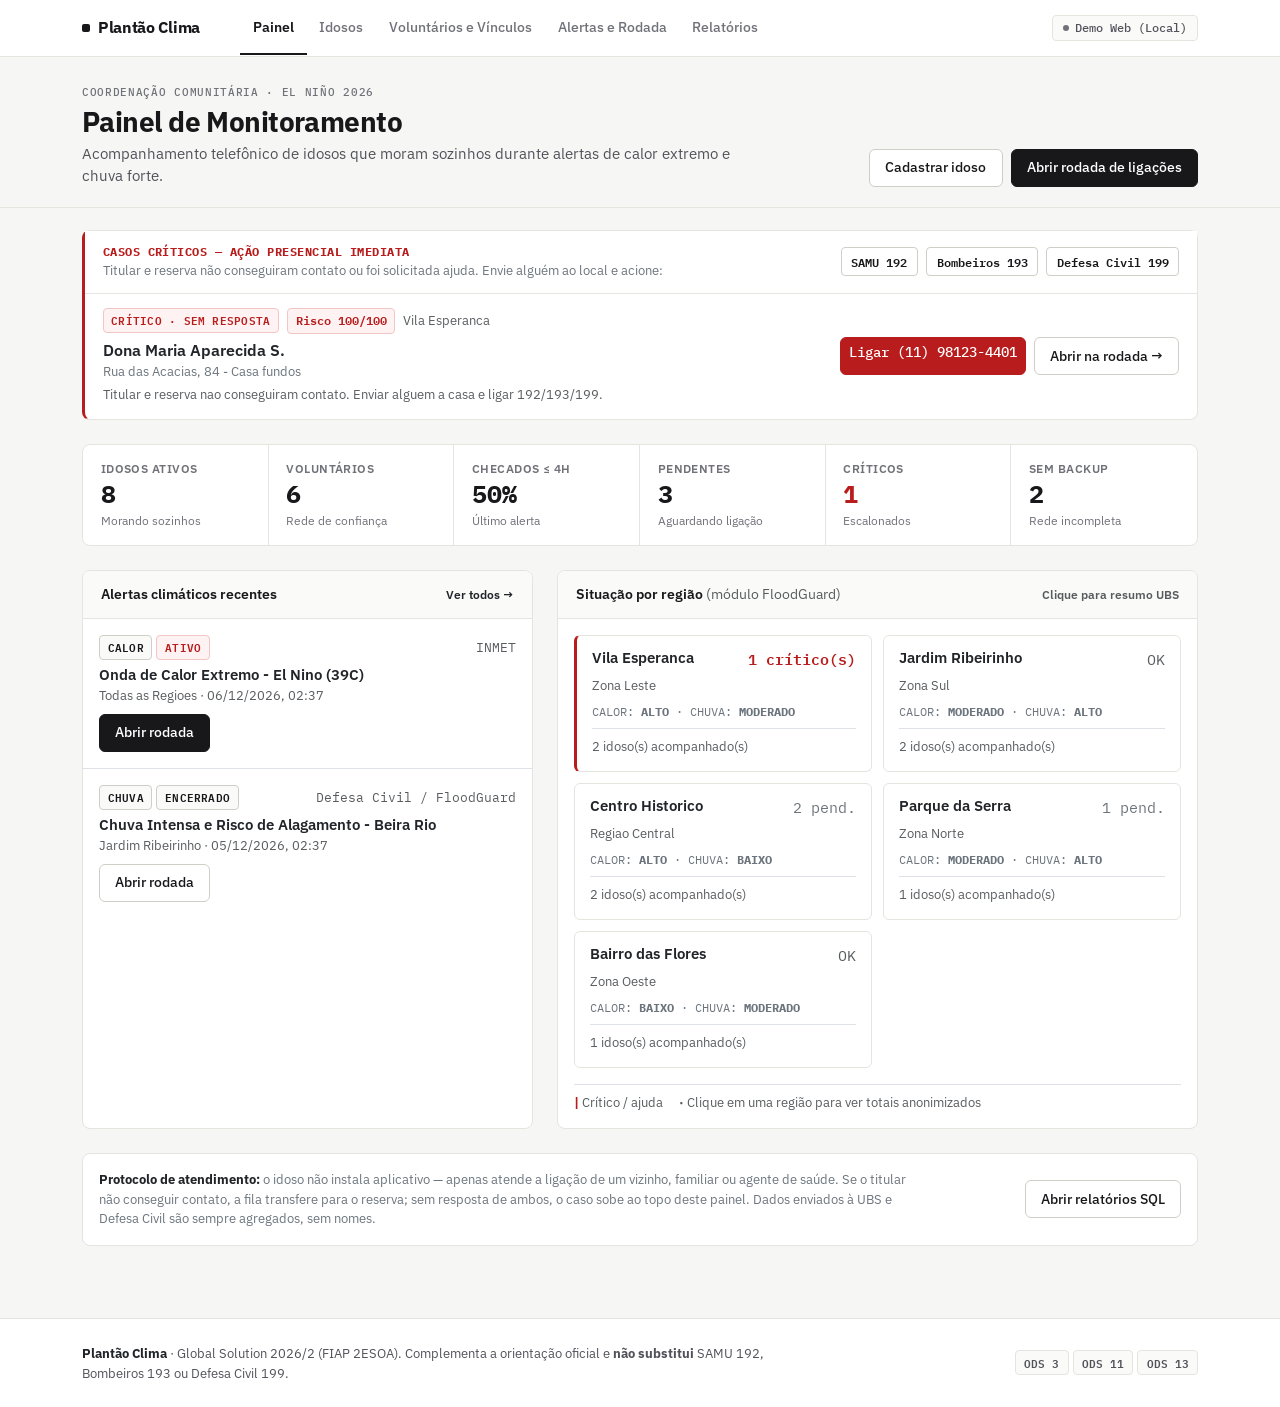
==== commit f9d66a49: "fix: adiciona vercel.json (outputDirectory web) e simplifica paleta para monocromatico sobrio" ====
--- a/web/index.html
+++ b/web/index.html
@@ -87,7 +87,7 @@
             </div>
             <div class="metric-cell">
                 <div class="metric-label">Checados &le; 4h</div>
-                <div class="metric-num is-ok" id="kpiCobertura4h">—</div>
+                <div class="metric-num" id="kpiCobertura4h">—</div>
                 <div class="metric-note">Último alerta</div>
             </div>
             <div class="metric-cell">
@@ -102,7 +102,7 @@
             </div>
             <div class="metric-cell">
                 <div class="metric-label">Sem backup</div>
-                <div class="metric-num is-warn" id="kpiRedeIncompleta">—</div>
+                <div class="metric-num" id="kpiRedeIncompleta">—</div>
                 <div class="metric-note">Rede incompleta</div>
             </div>
         </section>
@@ -130,9 +130,8 @@
                     <div class="p-3">
                         <div id="mapaRegioes" class="region-grid"></div>
                         <div class="d-flex flex-wrap gap-3 mt-3 pt-2 border-top small text-muted">
-                            <span><strong style="color:#b91c1c;">|</strong> Crítico / ajuda</span>
-                            <span><strong style="color:#b45309;">|</strong> Pendentes em aberto</span>
-                            <span><strong style="color:#166534;">|</strong> Sem pendências</span>
+                            <span><strong class="text-danger">|</strong> Crítico / ajuda</span>
+                            <span><strong>·</strong> Clique em uma região para ver totais anonimizados</span>
                         </div>
                     </div>
                 </div>
--- a/web/css/styles.css
+++ b/web/css/styles.css
@@ -1,42 +1,24 @@
 /* ==========================================================================
-   Plantão Clima — Interface Operacional Comunitária
-   Estética editorial/cívica limpa: papel claro, bordas 1px, sem excessos.
-   Tipografia: IBM Plex Sans + IBM Plex Mono
+   Plantão Clima — Interface Minimalista Monocromática
+   Paleta neutra (branco, papel, cinza zinco e grafite) com vermelho sóbrio
+   reservado estritamente para emergências críticas.
    ========================================================================== */
 
 :root {
-    --bg-canvas: #f5f4ef;
+    --bg-canvas: #f6f6f4;
     --bg-surface: #ffffff;
-    --bg-subtle: #faf9f5;
-    --border: #e2e0d8;
-    --border-strong: #c9c6bc;
-
-    --ink: #161614;
-    --ink-secondary: #4a4944;
-    --ink-muted: #737169;
-
-    --accent: #161614;
-    --accent-hover: #2d2c28;
-
-    --calor: #b45309;
-    --calor-bg: #fef3c7;
-    --calor-border: #f5d08a;
-
-    --chuva: #1e40af;
-    --chuva-bg: #dbeafe;
-    --chuva-border: #bfdbfe;
-
-    --critico: #b91c1c;
-    --critico-bg: #fef2f2;
-    --critico-border: #f5c2c2;
-
-    --ok: #166534;
-    --ok-bg: #dcfce7;
-    --ok-border: #bbf7d0;
-
-    --warn: #92400e;
-    --warn-bg: #fef9c3;
-    --warn-border: #fde047;
+    --bg-subtle: #fafaf9;
+    --bg-hover: #f3f3f0;
+    --border: #e5e5e0;
+    --border-strong: #cfcfc8;
+
+    --ink: #18181b;
+    --ink-secondary: #52525b;
+    --ink-muted: #71717a;
+
+    --alert-red: #b91c1c;
+    --alert-red-soft: #fef2f2;
+    --alert-red-border: #f3c6c6;
 
     --radius: 8px;
     --radius-sm: 6px;
@@ -53,7 +35,7 @@
     min-height: 100vh;
     display: flex;
     flex-direction: column;
-    font-size: 0.94rem;
+    font-size: 0.93rem;
     line-height: 1.5;
     -webkit-font-smoothing: antialiased;
 }
@@ -68,12 +50,166 @@
     color: var(--ink);
 }
 
+a {
+    color: var(--ink);
+}
+
 .mono {
     font-family: 'IBM Plex Mono', ui-monospace, SFMono-Regular, Menlo, monospace;
 }
 
 /* ==========================================================================
-   NAVEGAÇÃO — Barra clara com abas sublinhadas (estilo sistema operacional real)
+   NEUTRALIZAÇÃO DE CORES CHAMATIVAS DO BOOTSTRAP (Estética sóbria global)
+   ========================================================================== */
+.text-primary,
+.text-info,
+.text-success,
+.text-warning {
+    color: var(--ink) !important;
+}
+
+.text-danger {
+    color: var(--alert-red) !important;
+}
+
+.bg-primary,
+.bg-dark,
+.bg-secondary {
+    background-color: var(--ink) !important;
+    color: #ffffff !important;
+}
+
+.bg-success,
+.bg-warning,
+.bg-info {
+    background-color: #27272a !important;
+    color: #ffffff !important;
+}
+
+.bg-danger {
+    background-color: var(--alert-red) !important;
+    color: #ffffff !important;
+}
+
+.bg-primary-subtle,
+.bg-info-subtle,
+.bg-success-subtle,
+.bg-warning-subtle,
+.bg-secondary-subtle,
+.bg-light {
+    background-color: var(--bg-subtle) !important;
+    color: var(--ink) !important;
+}
+
+.bg-danger-subtle {
+    background-color: var(--alert-red-soft) !important;
+    color: var(--alert-red) !important;
+}
+
+.border-primary,
+.border-primary-subtle,
+.border-danger-subtle {
+    border-color: var(--border-strong) !important;
+}
+
+.btn-primary,
+.btn-success,
+.btn-warning,
+.btn-dark {
+    background-color: var(--ink) !important;
+    border-color: var(--ink) !important;
+    color: #ffffff !important;
+    font-weight: 500;
+    border-radius: var(--radius-sm);
+}
+
+.btn-primary:hover,
+.btn-success:hover,
+.btn-warning:hover,
+.btn-dark:hover {
+    background-color: #2e2e33 !important;
+    border-color: #2e2e33 !important;
+    color: #ffffff !important;
+}
+
+.btn-danger {
+    background-color: var(--alert-red) !important;
+    border-color: var(--alert-red) !important;
+    color: #ffffff !important;
+    font-weight: 500;
+    border-radius: var(--radius-sm);
+}
+
+.btn-danger:hover {
+    background-color: #991b1b !important;
+    border-color: #991b1b !important;
+}
+
+.btn-outline-primary,
+.btn-outline-secondary,
+.btn-outline-success,
+.btn-outline-warning,
+.btn-outline-dark {
+    background-color: #ffffff !important;
+    border-color: var(--border-strong) !important;
+    color: var(--ink) !important;
+    font-weight: 500;
+    border-radius: var(--radius-sm);
+}
+
+.btn-outline-primary:hover,
+.btn-outline-secondary:hover,
+.btn-outline-success:hover,
+.btn-outline-warning:hover,
+.btn-outline-dark:hover,
+.btn-outline-primary.active {
+    background-color: var(--ink) !important;
+    border-color: var(--ink) !important;
+    color: #ffffff !important;
+}
+
+.btn-outline-danger {
+    background-color: #ffffff !important;
+    border-color: var(--alert-red-border) !important;
+    color: var(--alert-red) !important;
+    font-weight: 500;
+    border-radius: var(--radius-sm);
+}
+
+.btn-outline-danger:hover,
+.btn-outline-danger.active {
+    background-color: var(--alert-red) !important;
+    border-color: var(--alert-red) !important;
+    color: #ffffff !important;
+}
+
+.alert-info,
+.alert-warning,
+.alert-success {
+    background-color: var(--bg-subtle) !important;
+    border: 1px solid var(--border-strong) !important;
+    color: var(--ink) !important;
+    border-radius: var(--radius-sm);
+}
+
+.alert-danger {
+    background-color: var(--alert-red-soft) !important;
+    border: 1px solid var(--alert-red-border) !important;
+    color: var(--alert-red) !important;
+    border-radius: var(--radius-sm);
+}
+
+.progress {
+    background-color: #e4e4e7;
+    border-radius: 999px;
+}
+
+.progress-bar {
+    background-color: var(--ink) !important;
+}
+
+/* ==========================================================================
+   NAVEGAÇÃO — Barra branca limpa com aba ativa sublinhada
    ========================================================================== */
 .pc-navbar {
     background-color: var(--bg-surface);
@@ -82,33 +218,33 @@
 }
 
 .pc-navbar .container {
-    min-height: 58px;
+    min-height: 56px;
 }
 
 .pc-navbar .navbar-brand {
     font-weight: 700;
-    font-size: 1rem;
+    font-size: 0.98rem;
     color: var(--ink) !important;
     letter-spacing: -0.02em;
     display: inline-flex;
     align-items: center;
-    gap: 0.55rem;
-    padding: 0.9rem 0;
+    gap: 0.5rem;
+    padding: 0.85rem 0;
 }
 
 .brand-dot {
-    width: 10px;
-    height: 10px;
+    width: 8px;
+    height: 8px;
     border-radius: 2px;
-    background-color: var(--calor);
+    background-color: var(--ink);
     display: inline-block;
 }
 
 .pc-navbar .nav-link {
-    color: var(--ink-secondary) !important;
-    font-weight: 500;
-    font-size: 0.88rem;
-    padding: 1.05rem 0.85rem !important;
+    color: var(--ink-muted) !important;
+    font-weight: 500;
+    font-size: 0.87rem;
+    padding: 1rem 0.8rem !important;
     border-bottom: 2px solid transparent;
     border-radius: 0;
     transition: color 0.15s ease, border-color 0.15s ease;
@@ -116,7 +252,6 @@
 
 .pc-navbar .nav-link:hover {
     color: var(--ink) !important;
-    border-bottom-color: var(--border-strong);
 }
 
 .pc-navbar .nav-link.active {
@@ -127,99 +262,101 @@
 
 .pc-navbar .navbar-toggler {
     border-color: var(--border-strong);
-    padding: 0.3rem 0.55rem;
+    padding: 0.28rem 0.5rem;
 }
 
 .pc-navbar .navbar-toggler-icon {
     filter: invert(1);
-    opacity: 0.75;
+    opacity: 0.7;
 }
 
 @media (max-width: 991px) {
     .pc-navbar .nav-link {
-        padding: 0.65rem 0.4rem !important;
+        padding: 0.6rem 0.4rem !important;
         border-bottom: none;
         border-left: 2px solid transparent;
     }
     .pc-navbar .nav-link.active {
         border-left-color: var(--ink);
-        padding-left: 0.75rem !important;
+        padding-left: 0.7rem !important;
     }
 }
 
-/* Status do Banco */
+/* Status do Banco — discreto e monocromático */
 .connection-pill {
     font-family: 'IBM Plex Mono', monospace;
-    font-size: 0.73rem;
-    font-weight: 500;
-    padding: 0.25rem 0.6rem;
+    font-size: 0.72rem;
+    font-weight: 500;
+    padding: 0.24rem 0.6rem;
     border-radius: 4px;
     display: inline-flex;
     align-items: center;
-    gap: 0.4rem;
+    gap: 0.42rem;
     white-space: nowrap;
-}
-
-.connection-pill.online {
-    background: var(--ok-bg);
-    color: var(--ok);
-    border: 1px solid var(--ok-border);
-}
-
-.connection-pill.offline {
-    background: var(--warn-bg);
-    color: var(--warn);
-    border: 1px solid var(--warn-border);
-}
-
-/* ==========================================================================
-   CABEÇALHO DE PÁGINA — Editorial limpo sobre o fundo claro
+    background: var(--bg-subtle);
+    color: var(--ink-secondary);
+    border: 1px solid var(--border);
+}
+
+.connection-pill::before {
+    content: '';
+    width: 6px;
+    height: 6px;
+    border-radius: 50%;
+    background: var(--ink-muted);
+    display: inline-block;
+}
+
+.connection-pill.online::before {
+    background: #15803d;
+}
+
+/* ==========================================================================
+   CABEÇALHO DE PÁGINA
    ========================================================================== */
 .pc-page-header {
     background-color: var(--bg-canvas);
     border-bottom: 1px solid var(--border);
-    padding: 1.75rem 0 1.35rem;
-    margin-bottom: 1.5rem;
+    padding: 1.65rem 0 1.25rem;
+    margin-bottom: 1.4rem;
 }
 
 .pc-kicker {
     font-family: 'IBM Plex Mono', monospace;
-    font-size: 0.72rem;
-    font-weight: 600;
+    font-size: 0.71rem;
+    font-weight: 500;
     text-transform: uppercase;
     letter-spacing: 0.06em;
     color: var(--ink-muted);
-    margin-bottom: 0.35rem;
+    margin-bottom: 0.3rem;
 }
 
 .pc-page-header h1 {
-    font-size: clamp(1.45rem, 2.5vw, 1.85rem);
+    font-size: clamp(1.4rem, 2.4vw, 1.75rem);
     font-weight: 700;
-    margin-bottom: 0.3rem;
-    color: var(--ink);
+    margin-bottom: 0.25rem;
 }
 
 .pc-page-header p {
     color: var(--ink-secondary);
-    font-size: 0.93rem;
+    font-size: 0.91rem;
     margin-bottom: 0;
-    max-width: 680px;
-}
-
-/* Botões sóbrios */
+    max-width: 660px;
+}
+
 .btn-ink {
     background-color: var(--ink);
     color: #ffffff;
     border: 1px solid var(--ink);
     font-weight: 500;
-    font-size: 0.88rem;
-    border-radius: var(--radius-sm);
-    padding: 0.5rem 1rem;
+    font-size: 0.86rem;
+    border-radius: var(--radius-sm);
+    padding: 0.48rem 0.95rem;
 }
 
 .btn-ink:hover {
-    background-color: var(--accent-hover);
-    border-color: var(--accent-hover);
+    background-color: #2e2e33;
+    border-color: #2e2e33;
     color: #ffffff;
 }
 
@@ -228,19 +365,19 @@
     color: var(--ink);
     border: 1px solid var(--border-strong);
     font-weight: 500;
-    font-size: 0.88rem;
-    border-radius: var(--radius-sm);
-    padding: 0.5rem 1rem;
+    font-size: 0.86rem;
+    border-radius: var(--radius-sm);
+    padding: 0.48rem 0.95rem;
 }
 
 .btn-paper:hover {
-    background-color: var(--bg-subtle);
+    background-color: var(--bg-hover);
     border-color: var(--ink);
     color: var(--ink);
 }
 
 /* ==========================================================================
-   SUPERFÍCIES E PAINÉIS (flat, hairline 1px)
+   CARDS E SUPERFÍCIES
    ========================================================================== */
 .pc-card {
     background: var(--bg-surface);
@@ -250,11 +387,11 @@
 }
 
 .pc-card-header {
-    padding: 0.85rem 1.15rem;
+    padding: 0.8rem 1.1rem;
     border-bottom: 1px solid var(--border);
     background: var(--bg-subtle);
     font-weight: 600;
-    font-size: 0.9rem;
+    font-size: 0.88rem;
     color: var(--ink);
     display: flex;
     align-items: center;
@@ -264,7 +401,7 @@
 }
 
 /* ==========================================================================
-   FAIXA DE INDICADORES (sem 6 cards coloridinhos)
+   RÉGUA DE INDICADORES (100% sóbria)
    ========================================================================== */
 .metrics-strip {
     background: var(--bg-surface);
@@ -275,7 +412,7 @@
 }
 
 .metric-cell {
-    padding: 1rem 1.15rem;
+    padding: 0.95rem 1.1rem;
     border-right: 1px solid var(--border);
 }
 
@@ -284,7 +421,7 @@
 }
 
 .metric-label {
-    font-size: 0.73rem;
+    font-size: 0.72rem;
     font-weight: 600;
     text-transform: uppercase;
     letter-spacing: 0.04em;
@@ -294,60 +431,48 @@
 
 .metric-num {
     font-family: 'IBM Plex Mono', monospace;
-    font-size: 1.65rem;
+    font-size: 1.55rem;
     font-weight: 700;
     line-height: 1.1;
     color: var(--ink);
 }
 
-.metric-num.is-danger { color: var(--critico); }
-.metric-num.is-ok { color: var(--ok); }
-.metric-num.is-warn { color: var(--calor); }
+.metric-num.is-danger {
+    color: var(--alert-red);
+}
 
 .metric-note {
-    font-size: 0.76rem;
+    font-size: 0.75rem;
     color: var(--ink-muted);
     margin-top: 0.2rem;
 }
 
 @media (max-width: 992px) {
-    .metrics-strip {
-        grid-template-columns: repeat(3, 1fr);
-    }
-    .metric-cell {
-        border-bottom: 1px solid var(--border);
-    }
-    .metric-cell:nth-child(3n) {
-        border-right: none;
-    }
+    .metrics-strip { grid-template-columns: repeat(3, 1fr); }
+    .metric-cell { border-bottom: 1px solid var(--border); }
+    .metric-cell:nth-child(3n) { border-right: none; }
 }
 
 @media (max-width: 576px) {
-    .metrics-strip {
-        grid-template-columns: repeat(2, 1fr);
-    }
-    .metric-cell:nth-child(3n) {
-        border-right: 1px solid var(--border);
-    }
-    .metric-cell:nth-child(2n) {
-        border-right: none;
-    }
-}
-
-/* ==========================================================================
-   OCORRÊNCIAS CRÍTICAS — Aviso operacional direto e legível
+    .metrics-strip { grid-template-columns: repeat(2, 1fr); }
+    .metric-cell:nth-child(3n) { border-right: 1px solid var(--border); }
+    .metric-cell:nth-child(2n) { border-right: none; }
+}
+
+/* ==========================================================================
+   OCORRÊNCIAS CRÍTICAS — Fundo branco, borda fina vermelha apenas à esquerda
    ========================================================================== */
 .critical-box {
     background: var(--bg-surface);
-    border: 1px solid var(--critico-border);
-    border-left: 4px solid var(--critico);
+    border: 1px solid var(--border);
+    border-left: 3px solid var(--alert-red);
     border-radius: var(--radius);
 }
 
 .critical-box-head {
-    background: var(--critico-bg);
-    border-bottom: 1px solid var(--critico-border);
-    padding: 0.75rem 1.15rem;
+    background: var(--bg-surface);
+    border-bottom: 1px solid var(--border);
+    padding: 0.75rem 1.1rem;
     display: flex;
     flex-wrap: wrap;
     justify-content: space-between;
@@ -357,15 +482,15 @@
 
 .critical-box-title {
     font-family: 'IBM Plex Mono', monospace;
-    font-size: 0.8rem;
+    font-size: 0.76rem;
     font-weight: 700;
     text-transform: uppercase;
     letter-spacing: 0.04em;
-    color: var(--critico);
+    color: var(--alert-red);
 }
 
 .critical-row {
-    padding: 0.95rem 1.15rem;
+    padding: 0.9rem 1.1rem;
     border-bottom: 1px solid var(--border);
     display: flex;
     flex-wrap: wrap;
@@ -380,35 +505,34 @@
 
 .emerg-link {
     font-family: 'IBM Plex Mono', monospace;
-    font-size: 0.78rem;
-    font-weight: 600;
-    padding: 0.3rem 0.65rem;
+    font-size: 0.76rem;
+    font-weight: 600;
+    padding: 0.28rem 0.6rem;
     border-radius: 4px;
     text-decoration: none;
-    border: 1px solid var(--critico-border);
-    background: #ffffff;
-    color: var(--critico);
+    border: 1px solid var(--border-strong);
+    background: var(--bg-surface);
+    color: var(--ink);
 }
 
 .emerg-link:hover {
-    background: var(--critico);
+    background: var(--ink);
     color: #ffffff;
-    border-color: var(--critico);
-}
-
-/* ==========================================================================
-   MAPA TERRITORIAL (Módulo FloodGuard)
+    border-color: var(--ink);
+}
+
+/* ==========================================================================
+   SITUAÇÃO POR REGIÃO (Módulo FloodGuard) — Neutro e arquitetural
    ========================================================================== */
 .region-grid {
     display: grid;
-    grid-template-columns: repeat(auto-fill, minmax(210px, 1fr));
-    gap: 0.75rem;
+    grid-template-columns: repeat(auto-fill, minmax(205px, 1fr));
+    gap: 0.7rem;
 }
 
 .region-tile {
     background: var(--bg-surface);
     border: 1px solid var(--border);
-    border-left: 3px solid var(--ok);
     border-radius: var(--radius-sm);
     padding: 0.85rem 0.95rem;
     cursor: pointer;
@@ -417,111 +541,65 @@
 
 .region-tile:hover {
     background: var(--bg-subtle);
-    border-color: var(--border-strong);
-}
-
-.region-tile.level-critical { border-left-color: var(--critico); }
-.region-tile.level-warning { border-left-color: var(--calor); }
-.region-tile.level-safe { border-left-color: var(--ok); }
-
-/* ==========================================================================
-   TAGS, STATUS E PONTUAÇÃO DE RISCO
-   ========================================================================== */
-.tag-status {
-    font-family: 'IBM Plex Mono', monospace;
-    font-size: 0.71rem;
-    font-weight: 600;
-    padding: 0.18rem 0.5rem;
+    border-color: var(--ink);
+}
+
+.region-tile.level-critical {
+    border-left: 3px solid var(--alert-red);
+}
+
+/* ==========================================================================
+   TAGS E PONTUAÇÃO DE RISCO — Quase tudo neutro; vermelho só no crítico
+   ========================================================================== */
+.tag-status,
+.badge {
+    font-family: 'IBM Plex Mono', monospace;
+    font-size: 0.7rem;
+    font-weight: 600;
+    padding: 0.2rem 0.48rem;
+    border-radius: 4px;
+    letter-spacing: 0.02em;
+}
+
+.badge-calor,
+.badge-chuva,
+.badge-atencao,
+.badge-ok,
+.badge-pendente {
+    background: var(--bg-subtle);
+    color: var(--ink);
+    border: 1px solid var(--border-strong);
+}
+
+.badge-critico,
+.badge-ajuda {
+    background: var(--alert-red-soft);
+    color: var(--alert-red);
+    border: 1px solid var(--alert-red-border);
+}
+
+.risk-pill {
+    font-family: 'IBM Plex Mono', monospace;
+    font-weight: 600;
+    font-size: 0.74rem;
+    padding: 0.18rem 0.48rem;
     border-radius: 4px;
     display: inline-block;
-    letter-spacing: 0.02em;
-}
-
-.badge-calor {
-    background: var(--calor-bg);
-    color: var(--calor);
-    border: 1px solid var(--calor-border);
-    font-weight: 600;
-    border-radius: 4px;
-}
-
-.badge-chuva {
-    background: var(--chuva-bg);
-    color: var(--chuva);
-    border: 1px solid var(--chuva-border);
-    font-weight: 600;
-    border-radius: 4px;
-}
-
-.badge-critico {
-    background: var(--critico);
-    color: #ffffff;
-    font-weight: 600;
-    border-radius: 4px;
-}
-
-.badge-ajuda {
-    background: #c2410c;
-    color: #ffffff;
-    font-weight: 600;
-    border-radius: 4px;
-}
-
-.badge-atencao {
-    background: var(--warn-bg);
-    color: var(--warn);
-    border: 1px solid var(--warn-border);
-    font-weight: 600;
-    border-radius: 4px;
-}
-
-.badge-ok {
-    background: var(--ok-bg);
-    color: var(--ok);
-    border: 1px solid var(--ok-border);
-    font-weight: 600;
-    border-radius: 4px;
-}
-
-.badge-pendente {
-    background: #efeee8;
-    color: var(--ink-secondary);
+    background: var(--bg-subtle);
+    color: var(--ink);
     border: 1px solid var(--border-strong);
-    font-weight: 600;
-    border-radius: 4px;
-}
-
-.risk-pill {
-    font-family: 'IBM Plex Mono', monospace;
-    font-weight: 600;
-    font-size: 0.76rem;
-    padding: 0.2rem 0.5rem;
-    border-radius: 4px;
-    display: inline-block;
 }
 
 .risk-pill.high {
-    background: var(--critico-bg);
-    color: var(--critico);
-    border: 1px solid var(--critico-border);
-}
-
-.risk-pill.medium {
-    background: var(--calor-bg);
-    color: var(--calor);
-    border: 1px solid var(--calor-border);
-}
-
-.risk-pill.low {
-    background: var(--ok-bg);
-    color: var(--ok);
-    border: 1px solid var(--ok-border);
+    background: var(--alert-red-soft);
+    color: var(--alert-red);
+    border-color: var(--alert-red-border);
 }
 
 .vuln-tag {
-    font-size: 0.73rem;
-    font-weight: 500;
-    padding: 0.16rem 0.48rem;
+    font-size: 0.72rem;
+    font-weight: 500;
+    padding: 0.15rem 0.45rem;
     border-radius: 4px;
     background: var(--bg-subtle);
     color: var(--ink-secondary);
@@ -536,26 +614,17 @@
 .call-card {
     background: var(--bg-surface);
     border: 1px solid var(--border);
-    border-left: 4px solid var(--ink-muted);
     border-radius: var(--radius);
     padding: 1rem 1.15rem;
 }
 
-.call-card.status-CRITICO {
-    border-left-color: var(--critico);
-    background: #fffcfc;
-}
-
+.call-card.status-CRITICO,
 .call-card.status-PRECISA_AJUDA {
-    border-left-color: #c2410c;
-}
-
-.call-card.status-PRECISA_ATENCAO {
-    border-left-color: var(--calor);
+    border-left: 3px solid var(--alert-red);
 }
 
 .call-card.status-ESTA_BEM {
-    border-left-color: var(--ok);
+    opacity: 0.78;
 }
 
 .call-action-grid {
@@ -575,35 +644,34 @@
     border-radius: var(--radius-sm);
     border-color: var(--border-strong);
     background-color: #ffffff;
-    font-size: 0.9rem;
+    font-size: 0.89rem;
 }
 
 .form-control:focus, .form-select:focus {
     border-color: var(--ink);
-    box-shadow: 0 0 0 2px rgba(22, 22, 20, 0.12);
+    box-shadow: 0 0 0 2px rgba(24, 24, 27, 0.10);
 }
 
 .table th {
     font-family: 'IBM Plex Mono', monospace;
-    font-size: 0.72rem;
+    font-size: 0.71rem;
     font-weight: 600;
     text-transform: uppercase;
     letter-spacing: 0.04em;
     color: var(--ink-muted);
     background-color: var(--bg-subtle);
     border-bottom-color: var(--border);
+    padding: 0.72rem 0.9rem;
+}
+
+.table td {
     padding: 0.75rem 0.9rem;
-}
-
-.table td {
-    padding: 0.78rem 0.9rem;
-    border-bottom-color: #eeece6;
-}
-
-/* Alertas de Feedback */
+    border-bottom-color: #eeece8;
+}
+
 .feedback-zone {
     position: sticky;
-    top: 66px;
+    top: 64px;
     z-index: 1020;
 }
 
@@ -613,19 +681,19 @@
     color: var(--ink-secondary);
     border-top: 1px solid var(--border);
     margin-top: 3rem;
-    font-size: 0.85rem;
+    font-size: 0.84rem;
 }
 
 .ods-badge {
     font-family: 'IBM Plex Mono', monospace;
     display: inline-block;
-    font-size: 0.72rem;
-    font-weight: 600;
-    padding: 0.2rem 0.55rem;
+    font-size: 0.71rem;
+    font-weight: 600;
+    padding: 0.18rem 0.52rem;
     border-radius: 4px;
     background: var(--bg-subtle);
     color: var(--ink-secondary);
-    border: 1px solid var(--border-strong);
+    border: 1px solid var(--border);
 }
 
 /* ==========================================================================
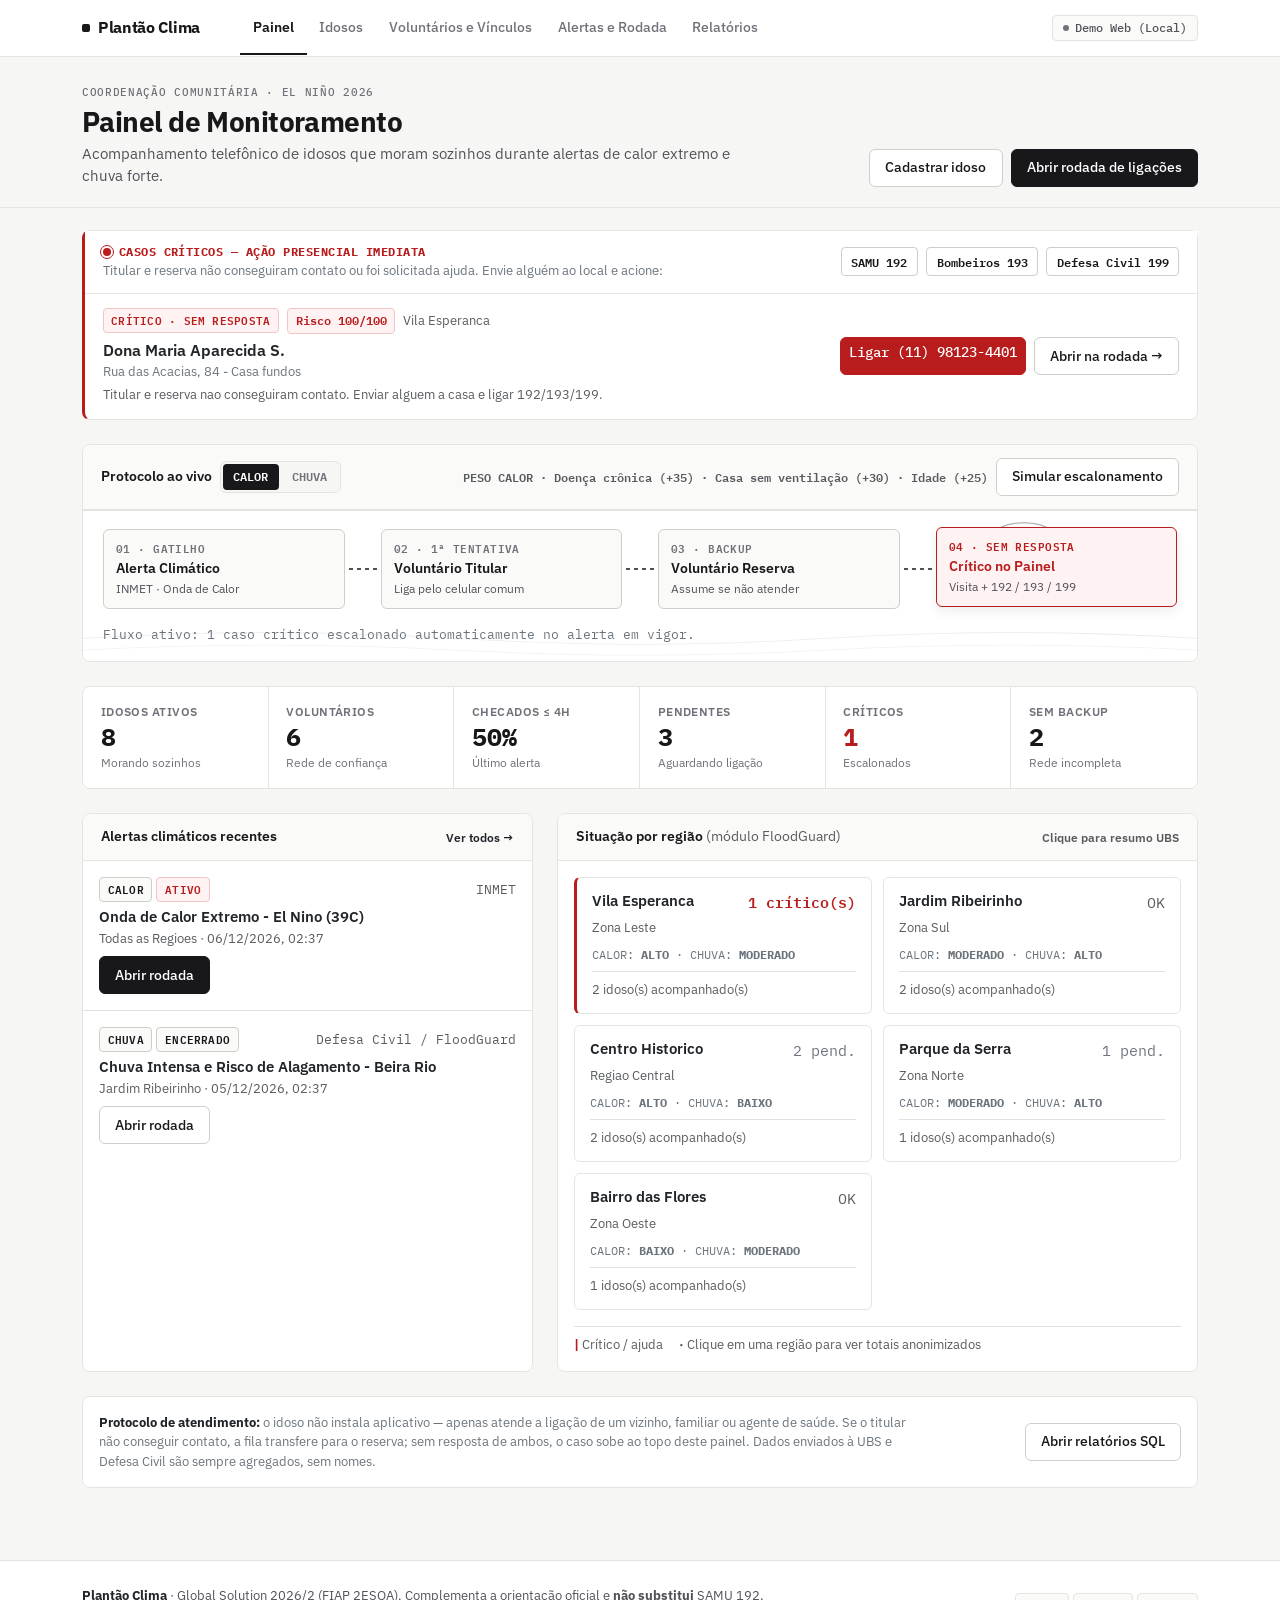
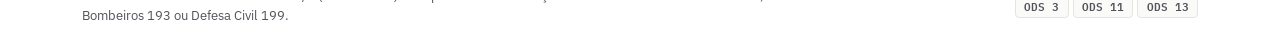
==== commit bc282ee9: "feat: motion climatico SVG interativo (Calor/Chuva + simulador de escalonamento)" ====
--- a/web/index.html
+++ b/web/index.html
@@ -60,7 +60,10 @@
             <div class="critical-box">
                 <div class="critical-box-head">
                     <div>
-                        <div class="critical-box-title">Casos críticos — ação presencial imediata</div>
+                        <div class="critical-box-title d-flex align-items-center gap-2">
+                            <span class="critical-radar" aria-hidden="true"></span>
+                            <span>Casos críticos — ação presencial imediata</span>
+                        </div>
                         <div class="small text-secondary">Titular e reserva não conseguiram contato ou foi solicitada ajuda. Envie alguém ao local e acione:</div>
                     </div>
                     <div class="d-flex flex-wrap gap-2">
@@ -70,6 +73,78 @@
                     </div>
                 </div>
                 <div id="listaCriticos"></div>
+            </div>
+        </section>
+
+        <!-- Monitor Animado de Fluxo Climático e Escalonamento -->
+        <section class="pc-card mb-4" aria-label="Monitor animado de protocolo climático">
+            <div class="pc-card-header">
+                <div class="d-flex flex-wrap align-items-center gap-2">
+                    <span>Protocolo ao vivo</span>
+                    <div class="mode-switch" role="group" aria-label="Alternar simulação de clima">
+                        <button type="button" id="btnModoCalor" class="mode-btn is-active">CALOR</button>
+                        <button type="button" id="btnModoChuva" class="mode-btn">CHUVA</button>
+                    </div>
+                </div>
+                <div class="d-flex align-items-center gap-2">
+                    <span id="motionCriterio" class="mono small text-muted d-none d-md-inline"></span>
+                    <button type="button" id="btnSimularFluxo" class="btn btn-sm btn-paper">Simular escalonamento</button>
+                </div>
+            </div>
+            <div id="climateStage" class="motion-stage" data-mode="CALOR">
+                <svg class="motion-bg-svg" viewBox="0 0 900 180" preserveAspectRatio="none" aria-hidden="true">
+                    <!-- Animação sutil de calor (ondas térmicas concêntricas) -->
+                    <g class="heat-layer" fill="none" stroke="#18181b">
+                        <circle class="heat-ring r1" cx="760" cy="48" r="34" stroke-width="1" stroke-opacity="0.14"/>
+                        <circle class="heat-ring r2" cx="760" cy="48" r="34" stroke-width="1" stroke-opacity="0.14"/>
+                        <circle class="heat-ring r3" cx="760" cy="48" r="34" stroke-width="1" stroke-opacity="0.14"/>
+                        <path class="heat-shimmer" d="M 0 152 Q 150 138 300 152 T 600 152 T 900 152" stroke-width="1" stroke-opacity="0.09"/>
+                        <path class="heat-shimmer" d="M 0 166 Q 150 154 300 166 T 600 166 T 900 166" stroke-width="1" stroke-opacity="0.06"/>
+                    </g>
+                    <!-- Animação sutil de chuva + onda d'água (FloodGuard) -->
+                    <g class="rain-layer" fill="none" stroke="#18181b">
+                        <line class="rain-drop" x1="80" y1="0" x2="55" y2="180" stroke-width="1" stroke-opacity="0.11"/>
+                        <line class="rain-drop d2" x1="190" y1="0" x2="165" y2="180" stroke-width="1" stroke-opacity="0.11"/>
+                        <line class="rain-drop d3" x1="310" y1="0" x2="285" y2="180" stroke-width="1" stroke-opacity="0.10"/>
+                        <line class="rain-drop" x1="440" y1="0" x2="415" y2="180" stroke-width="1" stroke-opacity="0.11"/>
+                        <line class="rain-drop d2" x1="580" y1="0" x2="555" y2="180" stroke-width="1" stroke-opacity="0.10"/>
+                        <line class="rain-drop d3" x1="710" y1="0" x2="685" y2="180" stroke-width="1" stroke-opacity="0.11"/>
+                        <line class="rain-drop" x1="835" y1="0" x2="810" y2="180" stroke-width="1" stroke-opacity="0.10"/>
+                        <path class="water-wave-path" d="M 0 162 Q 30 154 60 162 T 120 162 T 180 162 T 240 162 T 300 162 T 360 162 T 420 162 T 480 162 T 540 162 T 600 162 T 660 162 T 720 162 T 780 162 T 840 162 T 900 162 T 960 162 T 1020 162" stroke-width="1.2" stroke-opacity="0.16"/>
+                    </g>
+                </svg>
+
+                <div class="motion-content">
+                    <div class="flow-track">
+                        <div id="flowNode1" class="flow-node is-done">
+                            <div class="flow-node-step">01 · Gatilho</div>
+                            <div class="flow-node-title">Alerta Climático</div>
+                            <div id="nodeAlertaSub" class="flow-node-sub">INMET · Onda de Calor</div>
+                        </div>
+                        <svg id="flowWire1" class="flow-wire is-flowing" viewBox="0 0 28 16"><line x1="0" y1="8" x2="28" y2="8"/></svg>
+
+                        <div id="flowNode2" class="flow-node is-done">
+                            <div class="flow-node-step">02 · 1ª Tentativa</div>
+                            <div class="flow-node-title">Voluntário Titular</div>
+                            <div class="flow-node-sub">Liga pelo celular comum</div>
+                        </div>
+                        <svg id="flowWire2" class="flow-wire is-flowing" viewBox="0 0 28 16"><line x1="0" y1="8" x2="28" y2="8"/></svg>
+
+                        <div id="flowNode3" class="flow-node is-done">
+                            <div class="flow-node-step">03 · Backup</div>
+                            <div class="flow-node-title">Voluntário Reserva</div>
+                            <div class="flow-node-sub">Assume se não atender</div>
+                        </div>
+                        <svg id="flowWire3" class="flow-wire is-flowing" viewBox="0 0 28 16"><line x1="0" y1="8" x2="28" y2="8"/></svg>
+
+                        <div id="flowNode4" class="flow-node is-active is-critical-step">
+                            <div class="flow-node-step">04 · Sem Resposta</div>
+                            <div class="flow-node-title">Crítico no Painel</div>
+                            <div class="flow-node-sub">Visita + 192 / 193 / 199</div>
+                        </div>
+                    </div>
+                    <div id="motionStatusText" class="mono small text-secondary mt-3"></div>
+                </div>
             </div>
         </section>
 
@@ -189,6 +264,7 @@
 
     <script src="https://cdn.jsdelivr.net/npm/bootstrap@5.3.3/dist/js/bootstrap.bundle.min.js"></script>
     <script src="js/api.js"></script>
+    <script src="js/motion.js"></script>
     <script src="js/painel.js"></script>
 </body>
 </html>
--- a/web/css/styles.css
+++ b/web/css/styles.css
@@ -697,6 +697,266 @@
 }
 
 /* ==========================================================================
+   MOTION & MONITOR CLIMÁTICO INTERATIVO (Calor / Chuva / Escalonamento)
+   ========================================================================== */
+@keyframes pcRevealUp {
+    from {
+        opacity: 0;
+        transform: translateY(8px);
+    }
+    to {
+        opacity: 1;
+        transform: translateY(0);
+    }
+}
+
+.pc-reveal {
+    animation: pcRevealUp 0.38s cubic-bezier(0.16, 1, 0.3, 1) both;
+}
+
+.connection-pill.online::before {
+    animation: subtleBlink 2.4s ease-in-out infinite;
+}
+
+@keyframes subtleBlink {
+    0%, 100% { opacity: 1; }
+    50% { opacity: 0.35; }
+}
+
+.motion-stage {
+    position: relative;
+    overflow: hidden;
+    background: var(--bg-surface);
+    border-top: 1px solid var(--border);
+    padding: 1.15rem 1.25rem 1.05rem;
+}
+
+.motion-bg-svg {
+    position: absolute;
+    inset: 0;
+    width: 100%;
+    height: 100%;
+    pointer-events: none;
+    z-index: 0;
+}
+
+.motion-content {
+    position: relative;
+    z-index: 1;
+}
+
+/* Camada Calor: ondas térmicas sutis em grafite claro */
+.heat-layer {
+    opacity: 0;
+    transition: opacity 0.35s ease;
+}
+
+.motion-stage[data-mode="CALOR"] .heat-layer {
+    opacity: 1;
+}
+
+.heat-ring {
+    transform-origin: 84% 28%;
+    animation: heatExpand 4.8s ease-out infinite;
+}
+
+.heat-ring.r2 { animation-delay: 1.6s; }
+.heat-ring.r3 { animation-delay: 3.2s; }
+
+@keyframes heatExpand {
+    0% { transform: scale(0.55); opacity: 0.32; }
+    100% { transform: scale(1.65); opacity: 0; }
+}
+
+.heat-shimmer {
+    animation: shimmerDrift 5.5s ease-in-out infinite alternate;
+}
+
+@keyframes shimmerDrift {
+    0% { transform: translateY(2px); }
+    100% { transform: translateY(-4px); }
+}
+
+/* Camada Chuva (FloodGuard): filetes de chuva + onda de nível d'água */
+.rain-layer {
+    opacity: 0;
+    transition: opacity 0.35s ease;
+}
+
+.motion-stage[data-mode="CHUVA"] .rain-layer {
+    opacity: 1;
+}
+
+.rain-drop {
+    stroke-dasharray: 12 28;
+    animation: rainFall 1.35s linear infinite;
+}
+
+.rain-drop.d2 { animation-delay: -0.45s; animation-duration: 1.15s; }
+.rain-drop.d3 { animation-delay: -0.9s; animation-duration: 1.5s; }
+
+@keyframes rainFall {
+    from { stroke-dashoffset: 40; }
+    to { stroke-dashoffset: 0; }
+}
+
+.water-wave-path {
+    animation: waveSlide 6s linear infinite;
+}
+
+@keyframes waveSlide {
+    0% { transform: translateX(0); }
+    100% { transform: translateX(-120px); }
+}
+
+/* Segmented Mode Switch */
+.mode-switch {
+    display: inline-flex;
+    background: var(--bg-canvas);
+    border: 1px solid var(--border);
+    border-radius: 6px;
+    padding: 2px;
+    gap: 2px;
+}
+
+.mode-btn {
+    border: none;
+    background: transparent;
+    color: var(--ink-muted);
+    font-family: 'IBM Plex Mono', monospace;
+    font-size: 0.72rem;
+    font-weight: 600;
+    padding: 0.28rem 0.68rem;
+    border-radius: 4px;
+    cursor: pointer;
+    transition: all 0.16s ease;
+}
+
+.mode-btn.is-active {
+    background: var(--ink);
+    color: #ffffff;
+}
+
+/* Pipeline de Escalonamento Animado */
+.flow-track {
+    display: grid;
+    grid-template-columns: 1fr 28px 1fr 28px 1fr 28px 1fr;
+    align-items: center;
+    gap: 0.25rem;
+}
+
+@media (max-width: 768px) {
+    .flow-track {
+        grid-template-columns: 1fr;
+        gap: 0.5rem;
+    }
+    .flow-wire {
+        display: none;
+    }
+}
+
+.flow-node {
+    background: rgba(255, 255, 255, 0.92);
+    border: 1px solid var(--border);
+    border-radius: 6px;
+    padding: 0.65rem 0.75rem;
+    transition: border-color 0.25s ease, transform 0.25s ease, background-color 0.25s ease;
+}
+
+.flow-node.is-done {
+    border-color: var(--border-strong);
+    background: var(--bg-subtle);
+}
+
+.flow-node.is-active {
+    border-color: var(--ink);
+    transform: translateY(-2px);
+    box-shadow: 0 4px 12px rgba(24, 24, 27, 0.08);
+}
+
+.flow-node.is-critical-step {
+    border-color: var(--alert-red);
+    background: var(--alert-red-soft);
+}
+
+.flow-node-step {
+    font-family: 'IBM Plex Mono', monospace;
+    font-size: 0.67rem;
+    font-weight: 600;
+    color: var(--ink-muted);
+    text-transform: uppercase;
+    letter-spacing: 0.04em;
+}
+
+.flow-node-title {
+    font-size: 0.85rem;
+    font-weight: 600;
+    color: var(--ink);
+    margin: 0.1rem 0;
+}
+
+.flow-node.is-critical-step .flow-node-title,
+.flow-node.is-critical-step .flow-node-step {
+    color: var(--alert-red);
+}
+
+.flow-node-sub {
+    font-size: 0.74rem;
+    color: var(--ink-secondary);
+}
+
+.flow-wire {
+    height: 16px;
+    width: 100%;
+}
+
+.flow-wire line {
+    stroke: var(--border-strong);
+    stroke-width: 1.5;
+    stroke-dasharray: 4 4;
+}
+
+.flow-wire.is-flowing line {
+    stroke: var(--ink);
+    animation: wireFlow 0.75s linear infinite;
+}
+
+@keyframes wireFlow {
+    from { stroke-dashoffset: 16; }
+    to { stroke-dashoffset: 0; }
+}
+
+.critical-radar {
+    width: 8px;
+    height: 8px;
+    border-radius: 50%;
+    background: var(--alert-red);
+    display: inline-block;
+    position: relative;
+}
+
+.critical-radar::after {
+    content: '';
+    position: absolute;
+    inset: -3px;
+    border-radius: 50%;
+    border: 1px solid var(--alert-red);
+    animation: radarPing 1.9s cubic-bezier(0, 0, 0.2, 1) infinite;
+}
+
+@keyframes radarPing {
+    0% { transform: scale(0.8); opacity: 0.8; }
+    100% { transform: scale(2.3); opacity: 0; }
+}
+
+@media (prefers-reduced-motion: reduce) {
+    *, *::before, *::after {
+        animation: none !important;
+        transition: none !important;
+    }
+}
+
+/* ==========================================================================
    IMPRESSÃO OFFLINE
    ========================================================================== */
 .print-only {
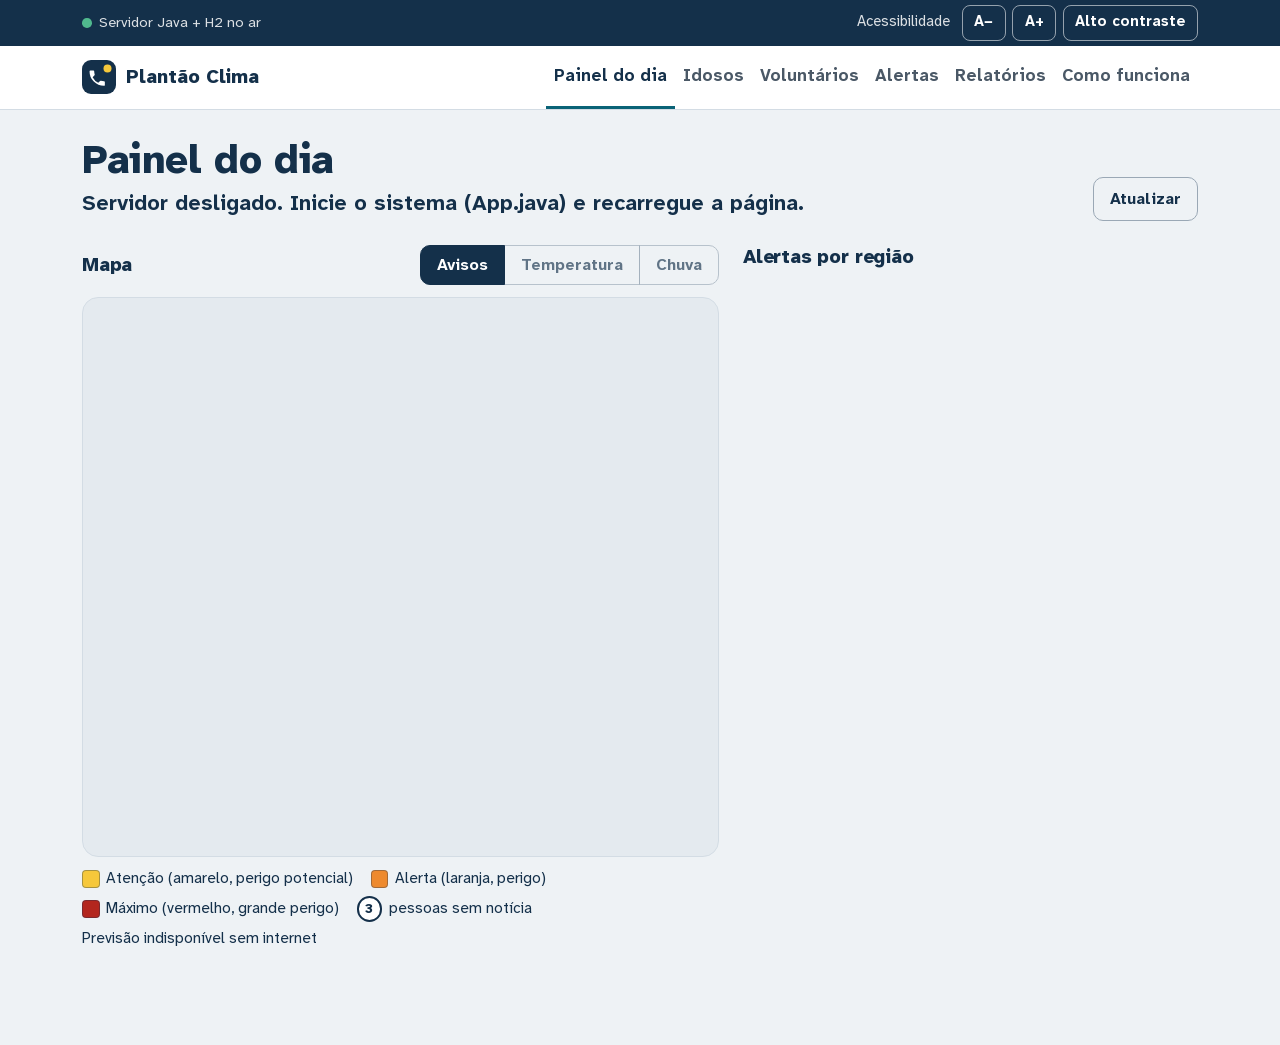
==== commit 11e7d000: "Versão do Gabriel: web + Java com painel de controle e mapa Plantão Clima em Java 8+ com JDBC e H2 (" ====
--- a/web/index.html
+++ b/web/index.html
@@ -1,270 +1,604 @@
 <!DOCTYPE html>
 <html lang="pt-BR">
 <head>
-    <meta charset="UTF-8">
-    <meta name="viewport" content="width=device-width, initial-scale=1.0">
-    <title>Painel — Plantão Clima</title>
-    <link rel="preconnect" href="https://fonts.googleapis.com">
-    <link rel="preconnect" href="https://fonts.gstatic.com" crossorigin>
-    <link href="https://fonts.googleapis.com/css2?family=IBM+Plex+Mono:wght@500;600;700&family=IBM+Plex+Sans:wght@400;500;600;700&display=swap" rel="stylesheet">
-    <link href="https://cdn.jsdelivr.net/npm/bootstrap@5.3.3/dist/css/bootstrap.min.css" rel="stylesheet">
-    <link href="https://cdnjs.cloudflare.com/ajax/libs/font-awesome/6.5.2/css/all.min.css" rel="stylesheet">
-    <link href="css/styles.css" rel="stylesheet">
+  <meta charset="utf-8">
+  <meta name="viewport" content="width=device-width, initial-scale=1">
+  <title>Painel do dia - Plantão Clima</title>
+  <link rel="preload" href="lib/fonts/atkinson-next.woff2" as="font" type="font/woff2" crossorigin>
+  <link rel="stylesheet" href="lib/bootstrap.min.css">
+  <link rel="stylesheet" href="lib/leaflet/leaflet.css">
+  <link rel="stylesheet" href="style.css">
 </head>
 <body>
-    <header>
-        <nav class="navbar navbar-expand-lg pc-navbar sticky-top" aria-label="Navegação principal">
-            <div class="container">
-                <a class="navbar-brand" href="index.html">
-                    <span class="brand-dot" aria-hidden="true"></span>
-                    <span>Plantão Clima</span>
-                </a>
-                <button class="navbar-toggler" type="button" data-bs-toggle="collapse" data-bs-target="#mainNav" aria-controls="mainNav" aria-expanded="false" aria-label="Abrir menu">
-                    <span class="navbar-toggler-icon"></span>
-                </button>
-                <div class="collapse navbar-collapse" id="mainNav">
-                    <ul class="navbar-nav me-auto ms-lg-4">
-                        <li class="nav-item"><a class="nav-link active" href="index.html">Painel</a></li>
-                        <li class="nav-item"><a class="nav-link" href="idosos.html">Idosos</a></li>
-                        <li class="nav-item"><a class="nav-link" href="voluntarios.html">Voluntários e Vínculos</a></li>
-                        <li class="nav-item"><a class="nav-link" href="alertas.html">Alertas e Rodada</a></li>
-                        <li class="nav-item"><a class="nav-link" href="relatorios.html">Relatórios</a></li>
-                    </ul>
-                    <span id="connectionStatus" class="connection-pill offline my-2 my-lg-0">Conectando...</span>
-                </div>
+<div id="menu"></div>
+
+<main class="pb-5">
+  <section class="visao no-print" aria-labelledby="tituloVisao">
+    <div class="container">
+      <div class="visao-topo">
+        <div>
+          <h1 id="tituloVisao">Painel do dia</h1>
+          <p id="resumo" class="resumo">Carregando os alertas.</p>
+          <p id="alarme" class="alarme d-none"></p>
+        </div>
+        <div class="visao-acoes">
+          <span id="hora" class="hora"></span>
+          <button id="atualizar" type="button" class="btn btn-outline-dark">Atualizar</button>
+        </div>
+      </div>
+
+      <div class="controle">
+        <section class="cartoes" aria-labelledby="tituloCartoes">
+          <h2 id="tituloCartoes" class="subtitulo">Alertas por região</h2>
+          <div id="semAlerta" class="alert alert-info d-none">Nenhum alerta agora. Quando o Inmet, a Defesa Civil ou o sensor avisar, a rodada de ligações aparece aqui. Para cadastrar um aviso, use <a href="alertas.html">Alertas e regiões</a>.</div>
+          <ul id="cartoes" class="cartoes-lista"></ul>
+          <p id="calmas" class="calmas d-none"></p>
+          <details id="anteriores" class="anteriores d-none"><summary></summary><ul></ul></details>
+        </section>
+
+        <section class="mapa-area" aria-labelledby="tituloMapa">
+          <div class="mapa-topo">
+            <h2 id="tituloMapa" class="subtitulo">Mapa</h2>
+            <div class="btn-group camadas" role="group" aria-label="O que o mapa mostra">
+              <input type="radio" class="btn-check" name="camada" id="camAvisos" value="avisos" checked>
+              <label class="btn btn-outline-dark" for="camAvisos">Avisos</label>
+              <input type="radio" class="btn-check" name="camada" id="camTemp" value="temp" disabled>
+              <label class="btn btn-outline-dark" for="camTemp">Temperatura</label>
+              <input type="radio" class="btn-check" name="camada" id="camChuva" value="chuva" disabled>
+              <label class="btn btn-outline-dark" for="camChuva">Chuva</label>
             </div>
-        </nav>
-    </header>
-
-    <section class="pc-page-header">
-        <div class="container">
-            <div class="d-flex flex-wrap justify-content-between align-items-end gap-3">
-                <div>
-                    <div class="pc-kicker">Coordenação Comunitária · El Niño 2026</div>
-                    <h1>Painel de Monitoramento</h1>
-                    <p>Acompanhamento telefônico de idosos que moram sozinhos durante alertas de calor extremo e chuva forte.</p>
-                </div>
-                <div class="d-flex flex-wrap gap-2">
-                    <a href="idosos.html" class="btn btn-paper">Cadastrar idoso</a>
-                    <a href="alertas.html" class="btn btn-ink">Abrir rodada de ligações</a>
-                </div>
+          </div>
+          <div id="mapa" class="mapa" role="region" aria-label="Mapa das regiões. A lista de alertas tem as mesmas informações."></div>
+          <div id="legendaMapa" class="legenda-mapa"></div>
+          <p id="notaMapa" class="nota-mapa"></p>
+        </section>
+      </div>
+    </div>
+  </section>
+
+  <section id="faixa" class="faixa no-print d-none" aria-labelledby="titulo">
+    <div class="container">
+      <div id="avisos"></div>
+      <div class="d-flex flex-wrap justify-content-between align-items-end gap-3">
+        <div>
+          <span id="nivel" class="nivel"></span>
+          <h2 id="titulo" class="titulo" tabindex="-1">Rodada de ligações</h2>
+          <p id="fonte" class="fonte"></p>
+        </div>
+        <div class="d-flex flex-wrap gap-2">
+          <a href="#tituloVisao" class="btn btn-faixa">Ver todos os alertas</a>
+          <button type="button" onclick="window.print()" class="btn btn-faixa">Imprimir lista</button>
+        </div>
+      </div>
+    </div>
+  </section>
+
+  <div class="container">
+    <div id="conteudo" class="tela d-none">
+      <section class="placar" aria-labelledby="tituloPlacar">
+        <h2 id="tituloPlacar">Rodada de ligações</h2>
+        <div id="fita" class="fita"></div>
+        <ul id="legenda" class="legenda"></ul>
+        <ol id="protocolo" class="protocolo" aria-label="Como a rodada anda"></ol>
+      </section>
+
+      <section id="secaoCriticos" class="d-none" aria-live="polite" aria-labelledby="tituloCriticos">
+        <div class="secao-titulo perigo">
+          <h2 id="tituloCriticos">Ninguém conseguiu falar</h2>
+          <p class="m-0">Ninguém conseguiu falar com estas pessoas. Peça para alguém ir até a casa agora.</p>
+        </div>
+        <div id="criticos"></div>
+      </section>
+
+      <section aria-labelledby="tituloLigacoes">
+        <div class="secao-titulo">
+          <h2 id="tituloLigacoes">Ligações</h2>
+          <div class="d-flex flex-wrap gap-3 align-items-end">
+            <div>
+              <label for="filtro" class="form-label">Ver ligações de</label>
+              <select id="filtro" class="form-select"></select>
             </div>
+            <div class="form-check mb-2">
+              <input class="form-check-input" type="checkbox" id="depois">
+              <label class="form-check-label" for="depois">Estou passando para o sistema ligações anotadas no papel</label>
+            </div>
+          </div>
         </div>
-    </section>
-
-    <main class="container">
-        <div id="feedbackPainel" class="feedback-zone"></div>
-
-        <!-- Ocorrências Críticas no Topo -->
-        <section id="secCriticos" class="mb-4 d-none" aria-label="Casos Críticos e Emergências">
-            <div class="critical-box">
-                <div class="critical-box-head">
-                    <div>
-                        <div class="critical-box-title d-flex align-items-center gap-2">
-                            <span class="critical-radar" aria-hidden="true"></span>
-                            <span>Casos críticos — ação presencial imediata</span>
-                        </div>
-                        <div class="small text-secondary">Titular e reserva não conseguiram contato ou foi solicitada ajuda. Envie alguém ao local e acione:</div>
-                    </div>
-                    <div class="d-flex flex-wrap gap-2">
-                        <a href="tel:192" class="emerg-link">SAMU 192</a>
-                        <a href="tel:193" class="emerg-link">Bombeiros 193</a>
-                        <a href="tel:199" class="emerg-link">Defesa Civil 199</a>
-                    </div>
-                </div>
-                <div id="listaCriticos"></div>
-            </div>
-        </section>
-
-        <!-- Monitor Animado de Fluxo Climático e Escalonamento -->
-        <section class="pc-card mb-4" aria-label="Monitor animado de protocolo climático">
-            <div class="pc-card-header">
-                <div class="d-flex flex-wrap align-items-center gap-2">
-                    <span>Protocolo ao vivo</span>
-                    <div class="mode-switch" role="group" aria-label="Alternar simulação de clima">
-                        <button type="button" id="btnModoCalor" class="mode-btn is-active">CALOR</button>
-                        <button type="button" id="btnModoChuva" class="mode-btn">CHUVA</button>
-                    </div>
-                </div>
-                <div class="d-flex align-items-center gap-2">
-                    <span id="motionCriterio" class="mono small text-muted d-none d-md-inline"></span>
-                    <button type="button" id="btnSimularFluxo" class="btn btn-sm btn-paper">Simular escalonamento</button>
-                </div>
-            </div>
-            <div id="climateStage" class="motion-stage" data-mode="CALOR">
-                <svg class="motion-bg-svg" viewBox="0 0 900 180" preserveAspectRatio="none" aria-hidden="true">
-                    <!-- Animação sutil de calor (ondas térmicas concêntricas) -->
-                    <g class="heat-layer" fill="none" stroke="#18181b">
-                        <circle class="heat-ring r1" cx="760" cy="48" r="34" stroke-width="1" stroke-opacity="0.14"/>
-                        <circle class="heat-ring r2" cx="760" cy="48" r="34" stroke-width="1" stroke-opacity="0.14"/>
-                        <circle class="heat-ring r3" cx="760" cy="48" r="34" stroke-width="1" stroke-opacity="0.14"/>
-                        <path class="heat-shimmer" d="M 0 152 Q 150 138 300 152 T 600 152 T 900 152" stroke-width="1" stroke-opacity="0.09"/>
-                        <path class="heat-shimmer" d="M 0 166 Q 150 154 300 166 T 600 166 T 900 166" stroke-width="1" stroke-opacity="0.06"/>
-                    </g>
-                    <!-- Animação sutil de chuva + onda d'água (FloodGuard) -->
-                    <g class="rain-layer" fill="none" stroke="#18181b">
-                        <line class="rain-drop" x1="80" y1="0" x2="55" y2="180" stroke-width="1" stroke-opacity="0.11"/>
-                        <line class="rain-drop d2" x1="190" y1="0" x2="165" y2="180" stroke-width="1" stroke-opacity="0.11"/>
-                        <line class="rain-drop d3" x1="310" y1="0" x2="285" y2="180" stroke-width="1" stroke-opacity="0.10"/>
-                        <line class="rain-drop" x1="440" y1="0" x2="415" y2="180" stroke-width="1" stroke-opacity="0.11"/>
-                        <line class="rain-drop d2" x1="580" y1="0" x2="555" y2="180" stroke-width="1" stroke-opacity="0.10"/>
-                        <line class="rain-drop d3" x1="710" y1="0" x2="685" y2="180" stroke-width="1" stroke-opacity="0.11"/>
-                        <line class="rain-drop" x1="835" y1="0" x2="810" y2="180" stroke-width="1" stroke-opacity="0.10"/>
-                        <path class="water-wave-path" d="M 0 162 Q 30 154 60 162 T 120 162 T 180 162 T 240 162 T 300 162 T 360 162 T 420 162 T 480 162 T 540 162 T 600 162 T 660 162 T 720 162 T 780 162 T 840 162 T 900 162 T 960 162 T 1020 162" stroke-width="1.2" stroke-opacity="0.16"/>
-                    </g>
-                </svg>
-
-                <div class="motion-content">
-                    <div class="flow-track">
-                        <div id="flowNode1" class="flow-node is-done">
-                            <div class="flow-node-step">01 · Gatilho</div>
-                            <div class="flow-node-title">Alerta Climático</div>
-                            <div id="nodeAlertaSub" class="flow-node-sub">INMET · Onda de Calor</div>
-                        </div>
-                        <svg id="flowWire1" class="flow-wire is-flowing" viewBox="0 0 28 16"><line x1="0" y1="8" x2="28" y2="8"/></svg>
-
-                        <div id="flowNode2" class="flow-node is-done">
-                            <div class="flow-node-step">02 · 1ª Tentativa</div>
-                            <div class="flow-node-title">Voluntário Titular</div>
-                            <div class="flow-node-sub">Liga pelo celular comum</div>
-                        </div>
-                        <svg id="flowWire2" class="flow-wire is-flowing" viewBox="0 0 28 16"><line x1="0" y1="8" x2="28" y2="8"/></svg>
-
-                        <div id="flowNode3" class="flow-node is-done">
-                            <div class="flow-node-step">03 · Backup</div>
-                            <div class="flow-node-title">Voluntário Reserva</div>
-                            <div class="flow-node-sub">Assume se não atender</div>
-                        </div>
-                        <svg id="flowWire3" class="flow-wire is-flowing" viewBox="0 0 28 16"><line x1="0" y1="8" x2="28" y2="8"/></svg>
-
-                        <div id="flowNode4" class="flow-node is-active is-critical-step">
-                            <div class="flow-node-step">04 · Sem Resposta</div>
-                            <div class="flow-node-title">Crítico no Painel</div>
-                            <div class="flow-node-sub">Visita + 192 / 193 / 199</div>
-                        </div>
-                    </div>
-                    <div id="motionStatusText" class="mono small text-secondary mt-3"></div>
-                </div>
-            </div>
-        </section>
-
-        <!-- Faixa única de indicadores operacionais -->
-        <section class="metrics-strip mb-4" aria-label="Indicadores da operação">
-            <div class="metric-cell">
-                <div class="metric-label">Idosos ativos</div>
-                <div class="metric-num" id="kpiIdosos">—</div>
-                <div class="metric-note">Morando sozinhos</div>
-            </div>
-            <div class="metric-cell">
-                <div class="metric-label">Voluntários</div>
-                <div class="metric-num" id="kpiVoluntarios">—</div>
-                <div class="metric-note">Rede de confiança</div>
-            </div>
-            <div class="metric-cell">
-                <div class="metric-label">Checados &le; 4h</div>
-                <div class="metric-num" id="kpiCobertura4h">—</div>
-                <div class="metric-note">Último alerta</div>
-            </div>
-            <div class="metric-cell">
-                <div class="metric-label">Pendentes</div>
-                <div class="metric-num" id="kpiPendentes">—</div>
-                <div class="metric-note">Aguardando ligação</div>
-            </div>
-            <div class="metric-cell">
-                <div class="metric-label">Críticos</div>
-                <div class="metric-num is-danger" id="kpiCriticos">—</div>
-                <div class="metric-note">Escalonados</div>
-            </div>
-            <div class="metric-cell">
-                <div class="metric-label">Sem backup</div>
-                <div class="metric-num" id="kpiRedeIncompleta">—</div>
-                <div class="metric-note">Rede incompleta</div>
-            </div>
-        </section>
-
-        <!-- Alertas Ativos + Mapa Territorial (FloodGuard) -->
-        <div class="row g-4 mb-4">
-            <section class="col-lg-5" aria-label="Alertas Climáticos">
-                <div class="pc-card h-100">
-                    <div class="pc-card-header">
-                        <span>Alertas climáticos recentes</span>
-                        <a href="alertas.html" class="small text-decoration-none fw-semibold text-dark">Ver todos &rarr;</a>
-                    </div>
-                    <div id="listaAlertasPainel">
-                        <div class="p-4 text-center text-muted small">Carregando alertas...</div>
-                    </div>
-                </div>
-            </section>
-
-            <section class="col-lg-7" aria-label="Mapa de Risco por Região">
-                <div class="pc-card h-100">
-                    <div class="pc-card-header">
-                        <span>Situação por região <span class="text-muted fw-normal">(módulo FloodGuard)</span></span>
-                        <span class="small text-muted">Clique para resumo UBS</span>
-                    </div>
-                    <div class="p-3">
-                        <div id="mapaRegioes" class="region-grid"></div>
-                        <div class="d-flex flex-wrap gap-3 mt-3 pt-2 border-top small text-muted">
-                            <span><strong class="text-danger">|</strong> Crítico / ajuda</span>
-                            <span><strong>·</strong> Clique em uma região para ver totais anonimizados</span>
-                        </div>
-                    </div>
-                </div>
-            </section>
+        <div id="rodada" class="row g-3"></div>
+      </section>
+    </div>
+
+    <div id="impressao" class="so-impressao"></div>
+  </div>
+</main>
+
+<script src="lib/bootstrap.bundle.min.js"></script>
+<script src="lib/leaflet/leaflet.js"></script>
+<script src="app.js"></script>
+<script>
+const CHECKLIST = {
+  CALOR: ['Beber água aos poucos, mesmo sem sede.', 'Ficar em lugar fresco e na sombra; evitar sol das 10h às 16h.', 'Roupas leves e janelas abertas para ventilar.',
+          'Sinais de alerta: tontura, dor de cabeça, fraqueza, náusea, confusão, desmaio, coração acelerado. Se tiver algum: ligue 192.'],
+  CHUVA: ['Está em lugar seguro, longe de encosta e córrego?', 'Água entrando em casa, rachadura nova ou estalos nas paredes? Saia e ligue 199 ou 193.',
+          'Se a água entrar, desligue a energia elétrica.', 'Tem para onde ir (vizinho, familiar) se precisar sair?']
+};
+const FONTE = { CALOR: 'Orientações do Alerta Nº 01/2025 da Secretaria de Estado da Saúde de SP.', CHUVA: 'Orientações da Defesa Civil para chuvas fortes.' };
+const NIVEL = { OBSERVACAO: 'Observação', ATENCAO: 'Nível de atenção', ALERTA: 'Nível de alerta', MAXIMO: 'Nível máximo' };
+const ORIGEM = { INMET: 'Inmet', DEFESA_CIVIL: 'Defesa Civil', OPEN_METEO: 'previsão Open-Meteo', FLOODGUARD: 'sensor FloodGuard', MANUAL: 'cadastro manual' };
+// situacao de cada idoso na rodada (a fita, a legenda e os cartoes usam a mesma)
+const SITUACAO = {
+  PENDENTE: 'Aguardando ligação', RESERVA: 'Com o reserva', OK: 'Está bem',
+  ATENCAO: 'Precisa de atenção', URGENTE: 'Precisa de ajuda', CRITICO: 'Ninguém atendeu'
+};
+// do mais leve ao mais grave; o mapa pinta a regiao pelo alerta mais grave dela
+const GRAVIDADE = ['OBSERVACAO', 'ATENCAO', 'ALERTA', 'MAXIMO'];
+const NO_RESUMO = { MAXIMO: 'no nível máximo', ALERTA: 'de alerta', ATENCAO: 'de atenção', OBSERVACAO: 'de observação' };
+// cores e nomes oficiais dos avisos do Inmet
+const SEVERIDADE = { 'Perigo Potencial': 'ATENCAO', 'Perigo': 'ALERTA', 'Grande Perigo': 'MAXIMO' };
+const COR_INMET = { OBSERVACAO: 'observação', ATENCAO: 'amarelo, perigo potencial', ALERTA: 'laranja, perigo', MAXIMO: 'vermelho, grande perigo' };
+// escalas sequenciais (amarelo-vermelho e azuis), legiveis para daltonicos
+const RAMPA = {
+  temp: ['#FFF3B0', '#FED976', '#FEB24C', '#FD8D3C', '#FC4E2A', '#E31A1C', '#B10026'],
+  chuva: ['#F1F7FD', '#D0E3F5', '#A6CBE8', '#6FA8D6', '#3F86C2', '#1C62A8', '#0B3F7F']
+};
+const GRADE = 9; // pontos por lado da grade da Open-Meteo
+let painel = null, paineis = [], anteriores = [], regioes = [], clima = null, primeiraVez = true;
+let mapa = null, pinos, halos, areas, imagemCalor = null, enquadrado = false;
+
+const nomeRegiao = id => (regioes.find(r => r.id === id) || {}).nome || '';
+const temCoord = r => r.latitude != null && r.longitude != null;
+const num = v => Number(v).toLocaleString('pt-BR', { maximumFractionDigits: 1 });
+
+async function carregar(idAlerta) {
+  const alertas = await tentar(() => api('alertas'));
+  if (!alertas) {
+    document.getElementById('resumo').textContent = 'Servidor desligado. Inicie o sistema (App.java) e recarregue a página.';
+    return;
+  }
+  regioes = await api('regioes');
+  // cada regiao mostra o alerta do dia mais recente dela (a lista vem da data mais nova para a mais antiga)
+  const ultimo = {};
+  for (const a of alertas) if (!ultimo[a.idRegiao]) ultimo[a.idRegiao] = a.dataAlerta;
+  const atuais = alertas.filter(a => a.dataAlerta === ultimo[a.idRegiao]);
+  anteriores = alertas.filter(a => a.dataAlerta !== ultimo[a.idRegiao]);
+  paineis = (await Promise.all(atuais.map(a => api('painel?alerta=' + a.id))))
+    .sort((p, q) => GRAVIDADE.indexOf(q.alerta.nivel) - GRAVIDADE.indexOf(p.alerta.nivel) || resumir(q).semNoticia - resumir(p).semNoticia);
+  const id = Number(idAlerta) || (paineis[0] && paineis[0].alerta.id);
+  painel = paineis.find(p => p.alerta.id === id) || (id ? await tentar(() => api('painel?alerta=' + id)) : null) || paineis[0] || null;
+  desenharVisao();
+  desenharPinos();
+  document.getElementById('faixa').classList.toggle('d-none', !painel);
+  document.getElementById('conteudo').classList.toggle('d-none', !painel);
+  if (painel) desenhar(nomeRegiao(painel.alerta.idRegiao));
+}
+
+// ultima ligacao de cada idoso + situacao dele
+function porIdoso(p = painel) {
+  const criticos = new Set(p.criticos.map(c => c.id_idoso));
+  const mapa = new Map();
+  for (const l of p.rodada) {
+    const atual = mapa.get(l.idIdoso);
+    if (!atual || l.tentativa > atual.tentativa) mapa.set(l.idIdoso, l);
+  }
+  return [...mapa.values()].map(l => ({
+    ...l,
+    situacao: criticos.has(l.idIdoso) || l.resultado === 'NAO_ATENDEU' ? 'CRITICO'
+      : l.resultado === 'PENDENTE' && l.tentativa === 2 ? 'RESERVA' : l.resultado
+  }));
+}
+
+function resumir(p) {
+  const pessoas = porIdoso(p);
+  const conta = k => pessoas.filter(x => x.situacao === k).length;
+  const noticia = conta('OK') + conta('ATENCAO') + conta('URGENTE');
+  return { pessoas, total: pessoas.length, noticia, criticos: conta('CRITICO'), semNoticia: pessoas.length - noticia };
+}
+
+function plural(n, um, varios) {
+  return `${n} ${n === 1 ? um : varios}`;
+}
+
+// resumo do dia + um cartao por alerta (substitui o antigo seletor de alerta)
+function desenharVisao() {
+  const rs = paineis.map(resumir);
+  const soma = k => rs.reduce((s, x) => s + x[k], 0);
+  const nRegioes = new Set(paineis.map(p => p.alerta.idRegiao)).size;
+  const niveis = GRAVIDADE.slice().reverse().map(n => [n, paineis.filter(p => p.alerta.nivel === n).length]).filter(([, q]) => q);
+  document.getElementById('resumo').textContent = paineis.length
+    ? `${plural(paineis.length, 'alerta', 'alertas')} em ${plural(nRegioes, 'região', 'regiões')} (${niveis.map(([n, q]) => `${q} ${NO_RESUMO[n]}`).join(', ')}). `
+      + `${soma('noticia')} de ${plural(soma('total'), 'pessoa já deu', 'pessoas já deram')} notícia.`
+    : 'Nenhum alerta agora.';
+  const criticos = soma('criticos');
+  const alarme = document.getElementById('alarme');
+  alarme.classList.toggle('d-none', !criticos);
+  alarme.textContent = criticos ? `${plural(criticos, 'pessoa', 'pessoas')} sem resposta depois das ligações. Peça para alguém ir até a casa.` : '';
+  const agora = new Date();
+  document.getElementById('hora').textContent = agora.toLocaleDateString('pt-BR', { weekday: 'long', day: 'numeric', month: 'long' })
+    + ', atualizado às ' + agora.toLocaleTimeString('pt-BR', { hour: '2-digit', minute: '2-digit' });
+  document.getElementById('semAlerta').classList.toggle('d-none', paineis.length > 0);
+
+  document.getElementById('cartoes').innerHTML = paineis.map((p, k) => {
+    const a = p.alerta, r = rs[k], c = clima && clima.regiao[a.idRegiao];
+    return `<li><a class="alerta-cartao nivel-${a.nivel}" href="?alerta=${a.id}" data-id="${a.id}"${painel && a.id === painel.alerta.id ? ' aria-current="true"' : ''}>
+      <span class="cartao-topo"><strong class="cartao-regiao">${esc(nomeRegiao(a.idRegiao))}</strong><span class="selo nivel-${a.nivel}">${NIVEL[a.nivel]}</span></span>
+      <span class="cartao-meta">${a.tipo === 'CALOR' ? 'Calor extremo' : 'Chuva forte'}, ${a.dataAlerta === hoje() ? 'hoje' : dataBr(a.dataAlerta)}, ${esc(ORIGEM[a.origem] || a.origem)}</span>
+      ${r.total ? `<span class="mini-fita" aria-hidden="true">${r.pessoas.map(x => `<i class="s-${x.situacao}"></i>`).join('')}</span>
+      <span class="cartao-conta">${r.noticia} de ${r.total} deram notícia${r.criticos ? `, <b class="perigo">${r.criticos} sem resposta</b>` : ''}</span>`
+      : '<span class="cartao-conta">Rodada ainda não gerada</span>'}
+      ${c ? `<span class="cartao-clima">Previsão de hoje: máxima de ${num(c.temp)} °C, ${num(c.chuva)} mm de chuva</span>` : ''}
+    </a></li>`;
+  }).join('');
+
+  const calmas = regioes.filter(r => !paineis.some(p => p.alerta.idRegiao === r.id)).map(r => r.nome);
+  document.getElementById('calmas').classList.toggle('d-none', !calmas.length);
+  document.getElementById('calmas').textContent = `Sem alerta: ${calmas.join(', ')}.`;
+
+  const ant = document.getElementById('anteriores');
+  ant.classList.toggle('d-none', !anteriores.length);
+  ant.querySelector('summary').textContent = `Alertas anteriores (${anteriores.length})`;
+  ant.querySelector('ul').innerHTML = anteriores.map(a =>
+    `<li><a href="?alerta=${a.id}" data-id="${a.id}">${dataBr(a.dataAlerta)}, ${a.tipo === 'CALOR' ? 'calor' : 'chuva'} em ${esc(nomeRegiao(a.idRegiao))} (${NIVEL[a.nivel].toLowerCase()})</a></li>`).join('');
+}
+
+async function selecionar(id, rolar) {
+  const p = paineis.find(x => x.alerta.id === id);
+  if (p) {
+    painel = p;
+    desenharVisao();
+    desenharPinos();
+    desenhar(nomeRegiao(p.alerta.idRegiao));
+  } else {
+    await carregar(id);
+  }
+  history.replaceState(null, '', '?alerta=' + id);
+  if (rolar) {
+    document.getElementById('faixa').scrollIntoView({ behavior: matchMedia('(prefers-reduced-motion: reduce)').matches ? 'auto' : 'smooth' });
+    document.getElementById('titulo').focus({ preventScroll: true });
+  }
+}
+
+// ===== mapa: regioes, avisos do Inmet e previsao da Open-Meteo =====
+function iniciarMapa() {
+  mapa = L.map('mapa', { scrollWheelZoom: false });
+  // fundo cinza claro (sem chave de API) e nomes dos lugares por cima das camadas de dados
+  const esri = 'https://server.arcgisonline.com/ArcGIS/rest/services/Canvas/World_Light_Gray_';
+  L.tileLayer(esri + 'Base/MapServer/tile/{z}/{y}/{x}', {
+    maxZoom: 16, attribution: 'Mapa base &copy; Esri, HERE, Garmin, &copy; <a href="https://www.openstreetmap.org/copyright">OpenStreetMap</a>'
+  }).addTo(mapa);
+  mapa.createPane('calor').style.zIndex = 350; // abaixo das areas e dos pinos
+  mapa.createPane('nomes').style.zIndex = 450;
+  mapa.getPane('nomes').style.pointerEvents = 'none';
+  L.tileLayer(esri + 'Reference/MapServer/tile/{z}/{y}/{x}', { maxZoom: 16, pane: 'nomes', opacity: .55 }).addTo(mapa);
+  areas = L.layerGroup().addTo(mapa);
+  halos = L.layerGroup().addTo(mapa);
+  pinos = L.layerGroup().addTo(mapa);
+  mapa.on('mousemove', e => lerPonto(e.latlng));
+  mapa.on('mouseout', () => lerPonto());
+}
+
+function desenharPinos() {
+  if (!mapa) iniciarMapa();
+  const lista = regioes.filter(temCoord);
+  if (!enquadrado) {
+    if (lista.length > 1) mapa.fitBounds(L.latLngBounds(lista.map(r => [r.latitude, r.longitude])).pad(.2));
+    else mapa.setView(lista.length ? [lista[0].latitude, lista[0].longitude] : [-23.55, -46.63], 11);
+    enquadrado = true;
+  }
+  pinos.clearLayers();
+  halos.clearLayers();
+  for (const r of lista) {
+    const delas = paineis.filter(p => p.alerta.idRegiao === r.id);
+    const p = delas[0];
+    const falta = delas.reduce((s, d) => s + resumir(d).semNoticia, 0);
+    const ativa = painel && delas.some(d => d.alerta.id === painel.alerta.id);
+    const c = clima && clima.regiao[r.id];
+    const texto = (p ? `${r.nome}: ${NIVEL[p.alerta.nivel].toLowerCase()}, ${falta ? plural(falta, 'pessoa sem notícia', 'pessoas sem notícia') : 'todos deram notícia'}` : `${r.nome}: sem alerta`)
+      + (c ? `. Hoje: máxima de ${num(c.temp)} °C, ${num(c.chuva)} mm de chuva` : '');
+    const icone = L.divIcon({
+      className: 'pino-caixa' + (ativa ? ' ativa' : ''), iconSize: p ? [36, 36] : [16, 16],
+      html: `<span class="pino ${p ? 'nivel-' + p.alerta.nivel : 'sem'}">${p ? (falta || '✓') : ''}</span><span class="pino-nome">${esc(r.nome)}${delas.length > 1 ? ' +' + (delas.length - 1) : ''}</span>`
+    });
+    const m = L.marker([r.latitude, r.longitude], { icon: icone, keyboard: !!p, zIndexOffset: p ? 100 * GRAVIDADE.indexOf(p.alerta.nivel) : -100 })
+      .bindTooltip(esc(texto), { direction: 'top', offset: [0, p ? -20 : -10] }).addTo(pinos);
+    if (p) {
+      m.getElement().setAttribute('aria-label', texto);
+      m.on('click', () => selecionar(p.alerta.id, true));
+      m.on('keypress', e => { if (e.originalEvent.key === 'Enter') selecionar(p.alerta.id, true); });
+      L.circle([r.latitude, r.longitude], { radius: 2400, className: 'halo nivel-' + p.alerta.nivel, interactive: false }).addTo(halos);
+    }
+  }
+}
+
+// ponto dentro do poligono (GeoJSON usa [longitude, latitude])
+function dentro(lon, lat, anel) {
+  let d = false;
+  for (let i = 0, j = anel.length - 1; i < anel.length; j = i++) {
+    const [xi, yi] = anel[i], [xj, yj] = anel[j];
+    if ((yi > lat) !== (yj > lat) && lon < (xj - xi) * (lat - yi) / (yj - yi) + xi) d = !d;
+  }
+  return d;
+}
+
+// avisos ativos do Inmet que cobrem alguma regiao cadastrada
+async function desenharAvisos() {
+  if (!mapa) return;
+  const r = await api('inmet').catch(() => null);
+  areas.clearLayers();
+  const linhas = [];
+  for (const av of (r && r.avisos) || []) {
+    const geo = typeof av.poligono === 'string' ? JSON.parse(av.poligono) : av.poligono;
+    if (!geo || !geo.coordinates) continue;
+    const aneis = geo.type === 'MultiPolygon' ? geo.coordinates.map(p => p[0]) : [geo.coordinates[0]];
+    const cobertas = regioes.filter(temCoord).filter(g => aneis.some(a => dentro(g.longitude, g.latitude, a)));
+    if (!cobertas.length) continue;
+    const nivel = av.nivel || SEVERIDADE[av.severidade] || 'ATENCAO';
+    const quando = av.fim ? `, até ${dataBr(String(av.fim).replace(' ', 'T'))}` : '';
+    const texto = `Inmet: ${av.descricao}, aviso ${COR_INMET[nivel]}${quando}`;
+    L.geoJSON(geo, { style: { className: 'area nivel-' + nivel, weight: 2 } }).bindPopup(esc(texto)).addTo(areas);
+    linhas.push(`${texto}. Cobre ${cobertas.map(g => g.nome).join(', ')}.`);
+  }
+  document.getElementById('notaMapa').textContent = (linhas.length ? linhas.join(' ') + ' ' : r ? 'Nenhum aviso do Inmet sobre as regiões cadastradas. ' : '')
+    + 'Fontes: Inmet (avisos), Open-Meteo (previsão), Esri e OpenStreetMap (mapa).';
+}
+
+// grade de previsao de hoje sobre as regioes + um ponto em cada regiao, numa so chamada
+async function carregarClima() {
+  const lista = regioes.filter(temCoord);
+  if (!lista.length) return;
+  const lats = lista.map(r => r.latitude), lons = lista.map(r => r.longitude);
+  const caixa = [Math.min(...lats) - .15, Math.min(...lons) - .15, Math.max(...lats) + .15, Math.max(...lons) + .15];
+  const pts = [];
+  for (let i = 0; i < GRADE; i++) for (let j = 0; j < GRADE; j++)
+    pts.push([caixa[0] + (caixa[2] - caixa[0]) * i / (GRADE - 1), caixa[1] + (caixa[3] - caixa[1]) * j / (GRADE - 1)]);
+  lista.forEach(r => pts.push([r.latitude, r.longitude]));
+  const url = 'https://api.open-meteo.com/v1/forecast?latitude=' + pts.map(p => p[0].toFixed(3)).join(',')
+    + '&longitude=' + pts.map(p => p[1].toFixed(3)).join(',')
+    + '&daily=temperature_2m_max,precipitation_sum&timezone=America%2FSao_Paulo&forecast_days=1';
+  try {
+    const dados = await (await fetch(url, { signal: AbortSignal.timeout(10000) })).json();
+    const valor = d => ({ temp: d.daily.temperature_2m_max[0], chuva: d.daily.precipitation_sum[0] });
+    clima = { caixa, grade: dados.slice(0, GRADE * GRADE).map(valor), regiao: {} };
+    lista.forEach((r, k) => { clima.regiao[r.id] = valor(dados[GRADE * GRADE + k]); });
+  } catch (e) {
+    clima = null;
+  }
+  document.querySelectorAll('[name=camada]:not([value=avisos])').forEach(i => { i.disabled = !clima; });
+  desenharCamada();
+  desenharVisao();
+  desenharPinos();
+}
+
+// valor interpolado da grade num ponto (bilinear)
+function valorEm(lat, lon, campo) {
+  const [la0, lo0, la1, lo1] = clima.caixa, n = GRADE - 1;
+  const gi = (lat - la0) / (la1 - la0) * n, gj = (lon - lo0) / (lo1 - lo0) * n;
+  if (!(gi >= 0 && gj >= 0 && gi <= n && gj <= n)) return null;
+  const i = Math.min(n - 1, Math.floor(gi)), j = Math.min(n - 1, Math.floor(gj)), fi = gi - i, fj = gj - j;
+  const v = (a, b) => clima.grade[(i + a) * GRADE + j + b][campo];
+  return (v(0, 0) * (1 - fj) + v(0, 1) * fj) * (1 - fi) + (v(1, 0) * (1 - fj) + v(1, 1) * fj) * fi;
+}
+
+function imagemClima(campo) {
+  const vals = clima.grade.map(g => g[campo]);
+  let min = Math.min(...vals), max = Math.max(...vals);
+  // folga minima na escala: 1 grau de diferenca nao pode parecer um extremo
+  if (campo === 'temp' && max - min < 3) { const m = (min + max) / 2; min = m - 1.5; max = m + 1.5; }
+  if (campo === 'chuva') { min = 0; max = Math.max(10, max); }
+  const TAM = 100, tela = document.createElement('canvas');
+  tela.width = tela.height = TAM;
+  const ctx = tela.getContext('2d'), img = ctx.createImageData(TAM, TAM);
+  const [la0, lo0, la1, lo1] = clima.caixa;
+  const cores = RAMPA[campo].map(h => [1, 3, 5].map(k => parseInt(h.slice(k, k + 2), 16)));
+  for (let y = 0; y < TAM; y++) for (let x = 0; x < TAM; x++) {
+    const v = valorEm(la1 - (la1 - la0) * y / (TAM - 1), lo0 + (lo1 - lo0) * x / (TAM - 1), campo);
+    const t = Math.max(0, Math.min(1, (v - min) / (max - min))) * (cores.length - 1);
+    const a = cores[Math.floor(t)], b = cores[Math.min(cores.length - 1, Math.floor(t) + 1)], f = t - Math.floor(t);
+    const k = (y * TAM + x) * 4;
+    for (let c = 0; c < 3; c++) img.data[k + c] = a[c] + (b[c] - a[c]) * f;
+    img.data[k + 3] = 255;
+  }
+  ctx.putImageData(img, 0, 0);
+  return { url: tela.toDataURL(), min, max };
+}
+
+function camadaAtual() {
+  return document.querySelector('[name=camada]:checked').value;
+}
+
+function desenharCamada() {
+  const camada = camadaAtual();
+  document.getElementById('mapa').classList.toggle('so-contorno', camada !== 'avisos');
+  if (imagemCalor) { imagemCalor.remove(); imagemCalor = null; }
+  const leg = document.getElementById('legendaMapa');
+  if (camada === 'avisos' || !clima) {
+    leg.innerHTML = [['ATENCAO', 'Atenção'], ['ALERTA', 'Alerta'], ['MAXIMO', 'Máximo']].map(([n, t]) => `<span class="chave"><i class="nivel-${n}"></i>${t} (${COR_INMET[n]})</span>`).join('')
+      + '<span class="chave"><i class="pino-mini">3</i>pessoas sem notícia</span>'
+      + (clima ? '' : '<span class="chave">Previsão indisponível sem internet</span>');
+    return;
+  }
+  const im = imagemClima(camada), un = camada === 'temp' ? '°C' : 'mm';
+  imagemCalor = L.imageOverlay(im.url, [[clima.caixa[0], clima.caixa[1]], [clima.caixa[2], clima.caixa[3]]], { pane: 'calor', opacity: .62 }).addTo(mapa);
+  leg.innerHTML = `<span>${camada === 'temp' ? 'Máxima prevista para hoje' : 'Chuva prevista para hoje'}</span>
+    <span class="rampa-num">${num(im.min)}</span><span class="rampa" style="background: linear-gradient(90deg, ${RAMPA[camada].join(', ')})"></span><span class="rampa-num">${num(im.max)} ${un}</span>
+    <span id="leitura" class="leitura" aria-hidden="true"></span>`;
+}
+
+function lerPonto(ll) {
+  const el = document.getElementById('leitura');
+  if (!el) return;
+  const camada = camadaAtual();
+  const v = ll && clima ? valorEm(ll.lat, ll.lng, camada) : null;
+  el.textContent = v == null ? '' : `Neste ponto: ${num(v)} ${camada === 'temp' ? '°C' : 'mm'}`;
+}
+
+// ===== rodada do alerta escolhido =====
+function desenhar(regiao) {
+  const a = painel.alerta;
+  const calor = a.tipo === 'CALOR';
+  const faixa = document.getElementById('faixa');
+  faixa.className = 'faixa no-print nivel-' + a.nivel;
+  document.getElementById('nivel').textContent = NIVEL[a.nivel];
+  document.getElementById('titulo').textContent = `${calor ? 'Calor extremo' : 'Chuva forte'} em ${regiao}`
+    + (a.tempMax != null ? `, máxima de ${String(a.tempMax).replace('.', ',')} °C` : '');
+  document.getElementById('fonte').textContent = `Aviso de ${dataBr(a.dataAlerta)}, fonte ${ORIGEM[a.origem] || a.origem}` + (a.fonteAviso ? `: ${a.fonteAviso}` : '.');
+
+  const pessoas = porIdoso();
+  const conta = k => pessoas.filter(p => p.situacao === k).length;
+  const deramNoticia = conta('OK') + conta('ATENCAO') + conta('URGENTE');
+  document.getElementById('tituloPlacar').textContent = pessoas.length
+    ? `${deramNoticia} de ${plural(pessoas.length, 'pessoa já deu', 'pessoas já deram')} notícia`
+    : 'Rodada ainda não gerada';
+  const fita = document.getElementById('fita');
+  fita.classList.toggle('animar', primeiraVez);
+  primeiraVez = false;
+  fita.innerHTML = pessoas.map((p, i) =>
+    `<a href="#lig-${p.idIdoso}" class="s-${p.situacao}" style="--i:${i}" aria-label="${esc(p.idoso.nome)}: ${SITUACAO[p.situacao]}" title="${esc(p.idoso.nome)}: ${SITUACAO[p.situacao]}"></a>`).join('');
+  document.getElementById('legenda').innerHTML = Object.keys(SITUACAO).map(k =>
+    `<li><i class="s-${k}"></i>${SITUACAO[k]} <b>${conta(k)}</b></li>`).join('');
+
+  const n1 = conta('PENDENTE'), n2 = conta('RESERVA'), n3 = conta('CRITICO');
+  const passos = [
+    ['O titular liga', n1 ? `${plural(n1, 'pessoa aguardando', 'pessoas aguardando')}` : 'Nenhuma ligação na fila', n1, ''],
+    ['Sem resposta, o reserva liga', n2 ? `${plural(n2, 'pessoa com o reserva', 'pessoas com o reserva')}` : 'Ninguém com o reserva agora', n2, ''],
+    ['Ninguém atendeu: caso crítico', n3 ? `${plural(n3, 'caso crítico', 'casos críticos')}` : 'Nenhum caso crítico', n3, ' perigo'],
+    [`Visita ou ${calor ? '192' : '193, 199 ou 192'}`, n3 ? 'Mande alguém até a casa agora' : 'Nenhuma visita pendente', n3, ' perigo']
+  ];
+  document.getElementById('protocolo').innerHTML = passos.map(([t, s, n, cls]) =>
+    `<li class="${n ? 'ativo' + cls : ''}"><strong>${t}</strong><span>${s}</span></li>`).join('');
+
+  const crit = painel.criticos;
+  document.getElementById('secaoCriticos').classList.toggle('d-none', !crit.length);
+  document.getElementById('criticos').innerHTML = crit.map(i => `
+    <article class="critico">
+      <h3>${esc(i.nome)}</h3>
+      <p class="mb-1">Última tentativa ${dataBr(i.ultima_tentativa)}, ${minutos(i.ultima_tentativa)}.</p>
+      <p class="mb-1"><strong>Se ninguém abrir a porta, ligue 193 ou 192${calor ? '' : ' (ou 199, Defesa Civil)'}.</strong></p>
+      <p class="mb-3">Endereço: ${esc(i.endereco_ref || 'não informado')}. Família: ${esc(i.contato_familiar || 'não informado')}.</p>
+      <div class="d-flex flex-wrap gap-2">
+        <a class="btn btn-danger" href="tel:193">${ICONE_TEL} Ligar 193</a>
+        <a class="btn btn-danger" href="tel:192">${ICONE_TEL} Ligar 192</a>
+        ${i.telefone ? `<a class="btn btn-outline-dark" href="tel:${esc(i.telefone)}">Tentar celular</a>` : ''}
+        ${i.telefone_fixo ? `<a class="btn btn-outline-dark" href="tel:${esc(i.telefone_fixo)}">Tentar fixo</a>` : ''}
+        <button class="btn btn-success" onclick="visita(${i.id_checagem})">Alguém foi até a casa: está bem</button>
+      </div>
+    </article>`).join('');
+
+  const vols = [...new Map(painel.rodada.map(l => [l.idVoluntario, l.nomeVoluntario])).entries()];
+  const filtro = document.getElementById('filtro');
+  const sel = filtro.value;
+  filtro.innerHTML = '<option value="">Todos os voluntários</option>' + vols.map(([id, n]) => `<option value="${id}">${esc(n)}</option>`).join('');
+  filtro.value = vols.some(([id]) => String(id) === sel) ? sel : '';
+  desenharRodada();
+  desenharImpressao(regiao);
+}
+
+function minutos(iso) {
+  const m = Math.round((Date.now() - new Date(iso).getTime()) / 60000);
+  if (m < 60) return `há ${m} min`;
+  if (m < 1440) return `há ${Math.floor(m / 60)} h ${m % 60} min`;
+  return `há ${plural(Math.floor(m / 1440), 'dia', 'dias')}`;
+}
+
+function desenharRodada() {
+  if (!painel.rodada.length) {
+    document.getElementById('rodada').innerHTML = '<p class="col-12">Rodada ainda não gerada. Em <a href="alertas.html">Alertas e regiões</a>, clique em "Gerar rodada".</p>';
+    return;
+  }
+  const f = document.getElementById('filtro').value;
+  const tipo = painel.alerta.tipo;
+  // quem ainda precisa de ligacao vem primeiro; dentro de cada grupo vale a ordem de risco do servidor
+  const lista = porIdoso().filter(l => !f || String(l.idVoluntario) === f)
+    .sort((a, b) => ['PENDENTE', 'RESERVA'].includes(b.situacao) - ['PENDENTE', 'RESERVA'].includes(a.situacao));
+  document.getElementById('rodada').innerHTML = lista.map(l => {
+    const i = l.idoso, risco = tipo === 'CALOR' ? i.riscoCalor : i.riscoChuva;
+    const tel = i.telefone || i.telefoneFixo;
+    const fam = soDigitos(i.contatoFamiliar).match(/\d{10,11}/);
+    const msg = encodeURIComponent(`Olá! Sou ${l.nomeVoluntario}, do Plantão Clima. Estamos acompanhando ${i.nome} no alerta de ${tipo === 'CALOR' ? 'calor' : 'chuva'} de hoje.`);
+    const aberta = l.resultado === 'PENDENTE';
+    return `
+    <div class="col-12 col-md-6 col-xl-4"><article id="lig-${l.idIdoso}" class="card ligacao s-${l.situacao}"><div class="card-body p-3 p-md-4">
+      <div class="d-flex justify-content-between align-items-start gap-2">
+        <h3>${esc(i.nome)}, ${i.idade} anos</h3>
+        ${badgeRisco(risco)}
+      </div>
+      <p class="quem">${l.tentativa === 1 ? 'Titular' : 'Reserva'}: ${esc(l.nomeVoluntario)}${i.enderecoRef ? `<br>${esc(i.enderecoRef)}` : ''}</p>
+      ${aberta ? `
+        <a class="btn btn-primary btn-ligar" href="tel:${esc(tel)}">${ICONE_TEL} Ligar agora ${esc(tel)}</a>
+        <div class="respostas">
+          <button class="btn btn-success" onclick="registrar(${l.id}, 'OK')">Está bem</button>
+          <button class="btn btn-warning" onclick="abrir(${l.id}, 'ATENCAO')">Precisa de atenção</button>
+          <button class="btn btn-danger" onclick="abrir(${l.id}, 'URGENTE')">Precisa de ajuda</button>
+          <button class="btn btn-outline-dark" onclick="registrar(${l.id}, 'NAO_ATENDEU')">Não atendeu</button>
         </div>
-
-        <!-- Nota operacional concisa -->
-        <section class="pc-card p-3 mb-4" aria-label="Protocolo da rede">
-            <div class="row g-3 small text-secondary align-items-center">
-                <div class="col-md-9">
-                    <strong class="text-dark">Protocolo de atendimento:</strong>
-                    o idoso não instala aplicativo — apenas atende a ligação de um vizinho, familiar ou agente de saúde.
-                    Se o titular não conseguir contato, a fila transfere para o reserva; sem resposta de ambos, o caso sobe ao topo deste painel.
-                    Dados enviados à UBS e Defesa Civil são sempre agregados, sem nomes.
-                </div>
-                <div class="col-md-3 text-md-end">
-                    <a href="relatorios.html" class="btn btn-paper btn-sm">Abrir relatórios SQL</a>
-                </div>
-            </div>
-        </section>
-    </main>
-
-    <!-- Modal Detalhe da Região -->
-    <div class="modal fade" id="modalRegiao" tabindex="-1" aria-hidden="true">
-        <div class="modal-dialog modal-dialog-centered">
-            <div class="modal-content">
-                <div class="modal-header">
-                    <h5 class="modal-title fw-bold" id="modalRegiaoTitulo">Detalhes da Região</h5>
-                    <button type="button" class="btn-close" data-bs-dismiss="modal" aria-label="Fechar"></button>
-                </div>
-                <div class="modal-body" id="modalRegiaoCorpo"></div>
-                <div class="modal-footer">
-                    <a href="relatorios.html" class="btn btn-paper btn-sm">Relatório agregado UBS</a>
-                    <button type="button" class="btn btn-ink btn-sm" data-bs-dismiss="modal">Fechar</button>
-                </div>
-            </div>
-        </div>
-    </div>
-
-    <footer class="pc-footer py-4">
-        <div class="container">
-            <div class="row g-2 align-items-center">
-                <div class="col-md-8">
-                    <strong class="text-dark">Plantão Clima</strong> · Global Solution 2026/2 (FIAP 2ESOA).
-                    Complementa a orientação oficial e <strong>não substitui</strong> SAMU 192, Bombeiros 193 ou Defesa Civil 199.
-                </div>
-                <div class="col-md-4 text-md-end d-flex flex-wrap gap-1 justify-content-md-end">
-                    <span class="ods-badge">ODS 3</span>
-                    <span class="ods-badge">ODS 11</span>
-                    <span class="ods-badge">ODS 13</span>
-                </div>
-            </div>
-        </div>
-    </footer>
-
-    <script src="https://cdn.jsdelivr.net/npm/bootstrap@5.3.3/dist/js/bootstrap.bundle.min.js"></script>
-    <script src="js/api.js"></script>
-    <script src="js/motion.js"></script>
-    <script src="js/painel.js"></script>
+        <div id="extra-${l.id}" class="mt-2"></div>` : `
+        <p class="situacao">${SITUACAO[l.situacao]}</p>
+        <p class="mb-0 small">${l.dataHora ? 'Registrado em ' + dataBr(l.dataHora) : ''}${l.observacao ? '. ' + esc(l.observacao) : ''}</p>`}
+      ${fam ? `<a class="btn btn-outline-success btn-sm mt-3" target="_blank" rel="noopener" href="https://wa.me/55${fam[0]}?text=${msg}">Avisar a família no WhatsApp</a>` : ''}
+    </div></article></div>`;
+  }).join('') || '<p class="col-12">Nenhuma ligação para esse voluntário.</p>';
+}
+
+// ATENCAO mostra o checklist; URGENTE mostra o numero de emergencia antes de qualquer campo
+function abrir(id, resultado) {
+  const tipo = painel.alerta.tipo;
+  const urgente = resultado === 'URGENTE';
+  const numeros = tipo === 'CALOR' ? [['192', 'SAMU']] : [['193', 'Bombeiros'], ['199', 'Defesa Civil'], ['192', 'SAMU']];
+  document.getElementById('extra-' + id).innerHTML = `
+    ${urgente ? numeros.map(([n, nome]) => `<a class="btn btn-danger btn-lg w-100 mb-2" href="tel:${n}">${ICONE_TEL} Ligar ${n} (${nome})</a>`).join('') : `
+      <ul class="mb-1 mt-2">${CHECKLIST[tipo].map(t => `<li>${esc(t)}</li>`).join('')}</ul><p class="small text-body-secondary">${FONTE[tipo]}</p>`}
+    <label for="obs-${id}" class="form-label">Observação (opcional)</label>
+    <textarea id="obs-${id}" class="form-control mb-2" maxlength="300" rows="2"></textarea>
+    <button class="btn ${urgente ? 'btn-danger' : 'btn-warning'} w-100" onclick="registrar(${id}, '${resultado}')">${urgente ? 'Já acionei a ajuda: registrar' : 'Registrar atenção'}</button>`;
+  document.querySelector(`#extra-${id} a, #extra-${id} textarea`).focus();
+}
+
+async function registrar(id, resultado, canal = 'LIGACAO', depois) {
+  const obs = document.getElementById('obs-' + id);
+  if (obs && obs.value.length > 300) return avisar('Observação com no máximo 300 caracteres.', 'danger');
+  const r = await tentar(() => api('checagens', {
+    id, resultado, canal, observacao: obs ? obs.value : '',
+    registradoDepois: depois || document.getElementById('depois').checked ? 'S' : 'N'
+  }));
+  if (!r) return;
+  avisar(r.mensagem, r.mensagem.startsWith('CRÍTICO') ? 'danger' : r.mensagem.startsWith('Ligue') ? 'warning' : 'success');
+  await carregar(painel.alerta.id);
+}
+
+function visita(idChecagem) {
+  registrar(idChecagem, 'OK', 'VISITA', true);
+}
+
+function desenharImpressao(regiao) {
+  const a = painel.alerta;
+  document.getElementById('impressao').innerHTML = `
+    <h1>Plantão Clima: ${a.tipo === 'CALOR' ? 'calor' : 'chuva'} em ${esc(regiao)}, ${dataBr(a.dataAlerta)}</h1>
+    <p>Marque o resultado e lance no sistema depois (opção "Estou passando para o sistema ligações anotadas no papel"). Se ninguém atender (nem o reserva, quando houver), peça para alguém ir até a casa; se ninguém abrir, ligue 193/192.</p>
+    <table class="table table-bordered"><thead><tr><th>Idoso</th><th>Telefone</th><th>Endereço</th><th>Voluntário</th><th>Resultado</th></tr></thead><tbody>
+    ${painel.rodada.map(l => `<tr><td>${esc(l.idoso.nome)}</td><td>${esc([l.idoso.telefone, l.idoso.telefoneFixo].filter(Boolean).join(' / '))}</td>
+      <td>${esc(l.idoso.enderecoRef || '')}</td><td>${l.tentativa === 1 ? 'Titular' : 'Reserva'}: ${esc(l.nomeVoluntario)}</td>
+      <td><span class="caixa"></span>Bem<span class="caixa"></span>Atenção<span class="caixa"></span>Ajuda<span class="caixa"></span>Não atendeu</td></tr>`).join('')}
+    </tbody></table>`;
+}
+
+// cartoes e alertas anteriores: abrem a rodada sem recarregar a pagina
+for (const id of ['cartoes', 'anteriores']) {
+  document.getElementById(id).addEventListener('click', e => {
+    const a = e.target.closest('a[data-id]');
+    if (!a) return;
+    e.preventDefault();
+    selecionar(Number(a.dataset.id), true);
+  });
+}
+document.querySelectorAll('[name=camada]').forEach(i => i.addEventListener('change', desenharCamada));
+document.getElementById('filtro').addEventListener('change', desenharRodada);
+document.getElementById('atualizar').addEventListener('click', () => carregar(painel && painel.alerta.id).then(desenharAvisos));
+carregar(new URLSearchParams(location.search).get('alerta')).then(() => { desenharCamada(); desenharAvisos(); carregarClima(); });
+// painel ao vivo: recarrega a cada minuto, mas nao enquanto a pessoa usa um botao ou campo, ou tem um checklist aberto
+setInterval(() => {
+  const foco = document.activeElement;
+  if (!document.hidden && !foco.closest('input, textarea, select, button, a, .leaflet-container')
+      && !document.querySelector('[id^="extra-"]:not(:empty)')) carregar(painel && painel.alerta.id);
+}, 60000);
+</script>
 </body>
 </html>
--- a/web/lib/leaflet/leaflet.css
+++ b/web/lib/leaflet/leaflet.css
@@ -0,0 +1,661 @@
+/* required styles */
+
+.leaflet-pane,
+.leaflet-tile,
+.leaflet-marker-icon,
+.leaflet-marker-shadow,
+.leaflet-tile-container,
+.leaflet-pane > svg,
+.leaflet-pane > canvas,
+.leaflet-zoom-box,
+.leaflet-image-layer,
+.leaflet-layer {
+	position: absolute;
+	left: 0;
+	top: 0;
+	}
+.leaflet-container {
+	overflow: hidden;
+	}
+.leaflet-tile,
+.leaflet-marker-icon,
+.leaflet-marker-shadow {
+	-webkit-user-select: none;
+	   -moz-user-select: none;
+	        user-select: none;
+	  -webkit-user-drag: none;
+	}
+/* Prevents IE11 from highlighting tiles in blue */
+.leaflet-tile::selection {
+	background: transparent;
+}
+/* Safari renders non-retina tile on retina better with this, but Chrome is worse */
+.leaflet-safari .leaflet-tile {
+	image-rendering: -webkit-optimize-contrast;
+	}
+/* hack that prevents hw layers "stretching" when loading new tiles */
+.leaflet-safari .leaflet-tile-container {
+	width: 1600px;
+	height: 1600px;
+	-webkit-transform-origin: 0 0;
+	}
+.leaflet-marker-icon,
+.leaflet-marker-shadow {
+	display: block;
+	}
+/* .leaflet-container svg: reset svg max-width decleration shipped in Joomla! (joomla.org) 3.x */
+/* .leaflet-container img: map is broken in FF if you have max-width: 100% on tiles */
+.leaflet-container .leaflet-overlay-pane svg {
+	max-width: none !important;
+	max-height: none !important;
+	}
+.leaflet-container .leaflet-marker-pane img,
+.leaflet-container .leaflet-shadow-pane img,
+.leaflet-container .leaflet-tile-pane img,
+.leaflet-container img.leaflet-image-layer,
+.leaflet-container .leaflet-tile {
+	max-width: none !important;
+	max-height: none !important;
+	width: auto;
+	padding: 0;
+	}
+
+.leaflet-container img.leaflet-tile {
+	/* See: https://bugs.chromium.org/p/chromium/issues/detail?id=600120 */
+	mix-blend-mode: plus-lighter;
+}
+
+.leaflet-container.leaflet-touch-zoom {
+	-ms-touch-action: pan-x pan-y;
+	touch-action: pan-x pan-y;
+	}
+.leaflet-container.leaflet-touch-drag {
+	-ms-touch-action: pinch-zoom;
+	/* Fallback for FF which doesn't support pinch-zoom */
+	touch-action: none;
+	touch-action: pinch-zoom;
+}
+.leaflet-container.leaflet-touch-drag.leaflet-touch-zoom {
+	-ms-touch-action: none;
+	touch-action: none;
+}
+.leaflet-container {
+	-webkit-tap-highlight-color: transparent;
+}
+.leaflet-container a {
+	-webkit-tap-highlight-color: rgba(51, 181, 229, 0.4);
+}
+.leaflet-tile {
+	filter: inherit;
+	visibility: hidden;
+	}
+.leaflet-tile-loaded {
+	visibility: inherit;
+	}
+.leaflet-zoom-box {
+	width: 0;
+	height: 0;
+	-moz-box-sizing: border-box;
+	     box-sizing: border-box;
+	z-index: 800;
+	}
+/* workaround for https://bugzilla.mozilla.org/show_bug.cgi?id=888319 */
+.leaflet-overlay-pane svg {
+	-moz-user-select: none;
+	}
+
+.leaflet-pane         { z-index: 400; }
+
+.leaflet-tile-pane    { z-index: 200; }
+.leaflet-overlay-pane { z-index: 400; }
+.leaflet-shadow-pane  { z-index: 500; }
+.leaflet-marker-pane  { z-index: 600; }
+.leaflet-tooltip-pane   { z-index: 650; }
+.leaflet-popup-pane   { z-index: 700; }
+
+.leaflet-map-pane canvas { z-index: 100; }
+.leaflet-map-pane svg    { z-index: 200; }
+
+.leaflet-vml-shape {
+	width: 1px;
+	height: 1px;
+	}
+.lvml {
+	behavior: url(#default#VML);
+	display: inline-block;
+	position: absolute;
+	}
+
+
+/* control positioning */
+
+.leaflet-control {
+	position: relative;
+	z-index: 800;
+	pointer-events: visiblePainted; /* IE 9-10 doesn't have auto */
+	pointer-events: auto;
+	}
+.leaflet-top,
+.leaflet-bottom {
+	position: absolute;
+	z-index: 1000;
+	pointer-events: none;
+	}
+.leaflet-top {
+	top: 0;
+	}
+.leaflet-right {
+	right: 0;
+	}
+.leaflet-bottom {
+	bottom: 0;
+	}
+.leaflet-left {
+	left: 0;
+	}
+.leaflet-control {
+	float: left;
+	clear: both;
+	}
+.leaflet-right .leaflet-control {
+	float: right;
+	}
+.leaflet-top .leaflet-control {
+	margin-top: 10px;
+	}
+.leaflet-bottom .leaflet-control {
+	margin-bottom: 10px;
+	}
+.leaflet-left .leaflet-control {
+	margin-left: 10px;
+	}
+.leaflet-right .leaflet-control {
+	margin-right: 10px;
+	}
+
+
+/* zoom and fade animations */
+
+.leaflet-fade-anim .leaflet-popup {
+	opacity: 0;
+	-webkit-transition: opacity 0.2s linear;
+	   -moz-transition: opacity 0.2s linear;
+	        transition: opacity 0.2s linear;
+	}
+.leaflet-fade-anim .leaflet-map-pane .leaflet-popup {
+	opacity: 1;
+	}
+.leaflet-zoom-animated {
+	-webkit-transform-origin: 0 0;
+	    -ms-transform-origin: 0 0;
+	        transform-origin: 0 0;
+	}
+svg.leaflet-zoom-animated {
+	will-change: transform;
+}
+
+.leaflet-zoom-anim .leaflet-zoom-animated {
+	-webkit-transition: -webkit-transform 0.25s cubic-bezier(0,0,0.25,1);
+	   -moz-transition:    -moz-transform 0.25s cubic-bezier(0,0,0.25,1);
+	        transition:         transform 0.25s cubic-bezier(0,0,0.25,1);
+	}
+.leaflet-zoom-anim .leaflet-tile,
+.leaflet-pan-anim .leaflet-tile {
+	-webkit-transition: none;
+	   -moz-transition: none;
+	        transition: none;
+	}
+
+.leaflet-zoom-anim .leaflet-zoom-hide {
+	visibility: hidden;
+	}
+
+
+/* cursors */
+
+.leaflet-interactive {
+	cursor: pointer;
+	}
+.leaflet-grab {
+	cursor: -webkit-grab;
+	cursor:    -moz-grab;
+	cursor:         grab;
+	}
+.leaflet-crosshair,
+.leaflet-crosshair .leaflet-interactive {
+	cursor: crosshair;
+	}
+.leaflet-popup-pane,
+.leaflet-control {
+	cursor: auto;
+	}
+.leaflet-dragging .leaflet-grab,
+.leaflet-dragging .leaflet-grab .leaflet-interactive,
+.leaflet-dragging .leaflet-marker-draggable {
+	cursor: move;
+	cursor: -webkit-grabbing;
+	cursor:    -moz-grabbing;
+	cursor:         grabbing;
+	}
+
+/* marker & overlays interactivity */
+.leaflet-marker-icon,
+.leaflet-marker-shadow,
+.leaflet-image-layer,
+.leaflet-pane > svg path,
+.leaflet-tile-container {
+	pointer-events: none;
+	}
+
+.leaflet-marker-icon.leaflet-interactive,
+.leaflet-image-layer.leaflet-interactive,
+.leaflet-pane > svg path.leaflet-interactive,
+svg.leaflet-image-layer.leaflet-interactive path {
+	pointer-events: visiblePainted; /* IE 9-10 doesn't have auto */
+	pointer-events: auto;
+	}
+
+/* visual tweaks */
+
+.leaflet-container {
+	background: #ddd;
+	outline-offset: 1px;
+	}
+.leaflet-container a {
+	color: #0078A8;
+	}
+.leaflet-zoom-box {
+	border: 2px dotted #38f;
+	background: rgba(255,255,255,0.5);
+	}
+
+
+/* general typography */
+.leaflet-container {
+	font-family: "Helvetica Neue", Arial, Helvetica, sans-serif;
+	font-size: 12px;
+	font-size: 0.75rem;
+	line-height: 1.5;
+	}
+
+
+/* general toolbar styles */
+
+.leaflet-bar {
+	box-shadow: 0 1px 5px rgba(0,0,0,0.65);
+	border-radius: 4px;
+	}
+.leaflet-bar a {
+	background-color: #fff;
+	border-bottom: 1px solid #ccc;
+	width: 26px;
+	height: 26px;
+	line-height: 26px;
+	display: block;
+	text-align: center;
+	text-decoration: none;
+	color: black;
+	}
+.leaflet-bar a,
+.leaflet-control-layers-toggle {
+	background-position: 50% 50%;
+	background-repeat: no-repeat;
+	display: block;
+	}
+.leaflet-bar a:hover,
+.leaflet-bar a:focus {
+	background-color: #f4f4f4;
+	}
+.leaflet-bar a:first-child {
+	border-top-left-radius: 4px;
+	border-top-right-radius: 4px;
+	}
+.leaflet-bar a:last-child {
+	border-bottom-left-radius: 4px;
+	border-bottom-right-radius: 4px;
+	border-bottom: none;
+	}
+.leaflet-bar a.leaflet-disabled {
+	cursor: default;
+	background-color: #f4f4f4;
+	color: #bbb;
+	}
+
+.leaflet-touch .leaflet-bar a {
+	width: 30px;
+	height: 30px;
+	line-height: 30px;
+	}
+.leaflet-touch .leaflet-bar a:first-child {
+	border-top-left-radius: 2px;
+	border-top-right-radius: 2px;
+	}
+.leaflet-touch .leaflet-bar a:last-child {
+	border-bottom-left-radius: 2px;
+	border-bottom-right-radius: 2px;
+	}
+
+/* zoom control */
+
+.leaflet-control-zoom-in,
+.leaflet-control-zoom-out {
+	font: bold 18px 'Lucida Console', Monaco, monospace;
+	text-indent: 1px;
+	}
+
+.leaflet-touch .leaflet-control-zoom-in, .leaflet-touch .leaflet-control-zoom-out  {
+	font-size: 22px;
+	}
+
+
+/* layers control */
+
+.leaflet-control-layers {
+	box-shadow: 0 1px 5px rgba(0,0,0,0.4);
+	background: #fff;
+	border-radius: 5px;
+	}
+.leaflet-control-layers-toggle {
+	background-image: url(images/layers.png);
+	width: 36px;
+	height: 36px;
+	}
+.leaflet-retina .leaflet-control-layers-toggle {
+	background-image: url(images/layers-2x.png);
+	background-size: 26px 26px;
+	}
+.leaflet-touch .leaflet-control-layers-toggle {
+	width: 44px;
+	height: 44px;
+	}
+.leaflet-control-layers .leaflet-control-layers-list,
+.leaflet-control-layers-expanded .leaflet-control-layers-toggle {
+	display: none;
+	}
+.leaflet-control-layers-expanded .leaflet-control-layers-list {
+	display: block;
+	position: relative;
+	}
+.leaflet-control-layers-expanded {
+	padding: 6px 10px 6px 6px;
+	color: #333;
+	background: #fff;
+	}
+.leaflet-control-layers-scrollbar {
+	overflow-y: scroll;
+	overflow-x: hidden;
+	padding-right: 5px;
+	}
+.leaflet-control-layers-selector {
+	margin-top: 2px;
+	position: relative;
+	top: 1px;
+	}
+.leaflet-control-layers label {
+	display: block;
+	font-size: 13px;
+	font-size: 1.08333em;
+	}
+.leaflet-control-layers-separator {
+	height: 0;
+	border-top: 1px solid #ddd;
+	margin: 5px -10px 5px -6px;
+	}
+
+/* Default icon URLs */
+.leaflet-default-icon-path { /* used only in path-guessing heuristic, see L.Icon.Default */
+	background-image: url(images/marker-icon.png);
+	}
+
+
+/* attribution and scale controls */
+
+.leaflet-container .leaflet-control-attribution {
+	background: #fff;
+	background: rgba(255, 255, 255, 0.8);
+	margin: 0;
+	}
+.leaflet-control-attribution,
+.leaflet-control-scale-line {
+	padding: 0 5px;
+	color: #333;
+	line-height: 1.4;
+	}
+.leaflet-control-attribution a {
+	text-decoration: none;
+	}
+.leaflet-control-attribution a:hover,
+.leaflet-control-attribution a:focus {
+	text-decoration: underline;
+	}
+.leaflet-attribution-flag {
+	display: inline !important;
+	vertical-align: baseline !important;
+	width: 1em;
+	height: 0.6669em;
+	}
+.leaflet-left .leaflet-control-scale {
+	margin-left: 5px;
+	}
+.leaflet-bottom .leaflet-control-scale {
+	margin-bottom: 5px;
+	}
+.leaflet-control-scale-line {
+	border: 2px solid #777;
+	border-top: none;
+	line-height: 1.1;
+	padding: 2px 5px 1px;
+	white-space: nowrap;
+	-moz-box-sizing: border-box;
+	     box-sizing: border-box;
+	background: rgba(255, 255, 255, 0.8);
+	text-shadow: 1px 1px #fff;
+	}
+.leaflet-control-scale-line:not(:first-child) {
+	border-top: 2px solid #777;
+	border-bottom: none;
+	margin-top: -2px;
+	}
+.leaflet-control-scale-line:not(:first-child):not(:last-child) {
+	border-bottom: 2px solid #777;
+	}
+
+.leaflet-touch .leaflet-control-attribution,
+.leaflet-touch .leaflet-control-layers,
+.leaflet-touch .leaflet-bar {
+	box-shadow: none;
+	}
+.leaflet-touch .leaflet-control-layers,
+.leaflet-touch .leaflet-bar {
+	border: 2px solid rgba(0,0,0,0.2);
+	background-clip: padding-box;
+	}
+
+
+/* popup */
+
+.leaflet-popup {
+	position: absolute;
+	text-align: center;
+	margin-bottom: 20px;
+	}
+.leaflet-popup-content-wrapper {
+	padding: 1px;
+	text-align: left;
+	border-radius: 12px;
+	}
+.leaflet-popup-content {
+	margin: 13px 24px 13px 20px;
+	line-height: 1.3;
+	font-size: 13px;
+	font-size: 1.08333em;
+	min-height: 1px;
+	}
+.leaflet-popup-content p {
+	margin: 17px 0;
+	margin: 1.3em 0;
+	}
+.leaflet-popup-tip-container {
+	width: 40px;
+	height: 20px;
+	position: absolute;
+	left: 50%;
+	margin-top: -1px;
+	margin-left: -20px;
+	overflow: hidden;
+	pointer-events: none;
+	}
+.leaflet-popup-tip {
+	width: 17px;
+	height: 17px;
+	padding: 1px;
+
+	margin: -10px auto 0;
+	pointer-events: auto;
+
+	-webkit-transform: rotate(45deg);
+	   -moz-transform: rotate(45deg);
+	    -ms-transform: rotate(45deg);
+	        transform: rotate(45deg);
+	}
+.leaflet-popup-content-wrapper,
+.leaflet-popup-tip {
+	background: white;
+	color: #333;
+	box-shadow: 0 3px 14px rgba(0,0,0,0.4);
+	}
+.leaflet-container a.leaflet-popup-close-button {
+	position: absolute;
+	top: 0;
+	right: 0;
+	border: none;
+	text-align: center;
+	width: 24px;
+	height: 24px;
+	font: 16px/24px Tahoma, Verdana, sans-serif;
+	color: #757575;
+	text-decoration: none;
+	background: transparent;
+	}
+.leaflet-container a.leaflet-popup-close-button:hover,
+.leaflet-container a.leaflet-popup-close-button:focus {
+	color: #585858;
+	}
+.leaflet-popup-scrolled {
+	overflow: auto;
+	}
+
+.leaflet-oldie .leaflet-popup-content-wrapper {
+	-ms-zoom: 1;
+	}
+.leaflet-oldie .leaflet-popup-tip {
+	width: 24px;
+	margin: 0 auto;
+
+	-ms-filter: "progid:DXImageTransform.Microsoft.Matrix(M11=0.70710678, M12=0.70710678, M21=-0.70710678, M22=0.70710678)";
+	filter: progid:DXImageTransform.Microsoft.Matrix(M11=0.70710678, M12=0.70710678, M21=-0.70710678, M22=0.70710678);
+	}
+
+.leaflet-oldie .leaflet-control-zoom,
+.leaflet-oldie .leaflet-control-layers,
+.leaflet-oldie .leaflet-popup-content-wrapper,
+.leaflet-oldie .leaflet-popup-tip {
+	border: 1px solid #999;
+	}
+
+
+/* div icon */
+
+.leaflet-div-icon {
+	background: #fff;
+	border: 1px solid #666;
+	}
+
+
+/* Tooltip */
+/* Base styles for the element that has a tooltip */
+.leaflet-tooltip {
+	position: absolute;
+	padding: 6px;
+	background-color: #fff;
+	border: 1px solid #fff;
+	border-radius: 3px;
+	color: #222;
+	white-space: nowrap;
+	-webkit-user-select: none;
+	-moz-user-select: none;
+	-ms-user-select: none;
+	user-select: none;
+	pointer-events: none;
+	box-shadow: 0 1px 3px rgba(0,0,0,0.4);
+	}
+.leaflet-tooltip.leaflet-interactive {
+	cursor: pointer;
+	pointer-events: auto;
+	}
+.leaflet-tooltip-top:before,
+.leaflet-tooltip-bottom:before,
+.leaflet-tooltip-left:before,
+.leaflet-tooltip-right:before {
+	position: absolute;
+	pointer-events: none;
+	border: 6px solid transparent;
+	background: transparent;
+	content: "";
+	}
+
+/* Directions */
+
+.leaflet-tooltip-bottom {
+	margin-top: 6px;
+}
+.leaflet-tooltip-top {
+	margin-top: -6px;
+}
+.leaflet-tooltip-bottom:before,
+.leaflet-tooltip-top:before {
+	left: 50%;
+	margin-left: -6px;
+	}
+.leaflet-tooltip-top:before {
+	bottom: 0;
+	margin-bottom: -12px;
+	border-top-color: #fff;
+	}
+.leaflet-tooltip-bottom:before {
+	top: 0;
+	margin-top: -12px;
+	margin-left: -6px;
+	border-bottom-color: #fff;
+	}
+.leaflet-tooltip-left {
+	margin-left: -6px;
+}
+.leaflet-tooltip-right {
+	margin-left: 6px;
+}
+.leaflet-tooltip-left:before,
+.leaflet-tooltip-right:before {
+	top: 50%;
+	margin-top: -6px;
+	}
+.leaflet-tooltip-left:before {
+	right: 0;
+	margin-right: -12px;
+	border-left-color: #fff;
+	}
+.leaflet-tooltip-right:before {
+	left: 0;
+	margin-left: -12px;
+	border-right-color: #fff;
+	}
+
+/* Printing */
+
+@media print {
+	/* Prevent printers from removing background-images of controls. */
+	.leaflet-control {
+		-webkit-print-color-adjust: exact;
+		print-color-adjust: exact;
+		}
+	}
--- a/web/style.css
+++ b/web/style.css
@@ -0,0 +1,387 @@
+@font-face {
+  font-family: 'Atkinson Hyperlegible Next';
+  src: url('lib/fonts/atkinson-next.woff2') format('woff2');
+  font-weight: 200 800;
+  font-display: swap;
+}
+
+/* paleta: tinta e papel frios; amarelo/laranja/vermelho seguem a escala de avisos do INMET */
+:root {
+  --tinta: #14304A;
+  --tinta-2: #4A5866;
+  --fundo: #EEF2F5;
+  --folha: #FFFFFF;
+  --borda: #D3DCE4;
+  --ligar: #0A6377;
+  --ligar-escuro: #084F5F;
+  --bem: #1C7148;
+  --amarelo: #F6C83B;
+  --amarelo-claro: #FBE9A6;
+  --laranja: #EE8A2E;
+  --perigo: #B3261E;
+  --perigo-claro: #FBEAE8;
+
+  --bs-body-font-family: 'Atkinson Hyperlegible Next', system-ui, -apple-system, 'Segoe UI', sans-serif;
+  --bs-body-color: var(--tinta);
+  --bs-body-color-rgb: 20, 48, 74;
+  --bs-body-bg: var(--fundo);
+  --bs-border-color: var(--borda);
+  --bs-secondary-color: var(--tinta-2);
+  --bs-link-color: var(--ligar);
+  --bs-link-color-rgb: 10, 99, 119;
+  --bs-link-hover-color-rgb: 8, 79, 95;
+  --bs-primary: #0A6377;    --bs-primary-rgb: 10, 99, 119;
+  --bs-success: #1C7148;    --bs-success-rgb: 28, 113, 72;
+  --bs-danger: #B3261E;     --bs-danger-rgb: 179, 38, 30;
+  --bs-warning: #F6C83B;    --bs-warning-rgb: 246, 200, 59;
+  --bs-dark: #14304A;       --bs-dark-rgb: 20, 48, 74;
+  --bs-secondary: #4A5866;  --bs-secondary-rgb: 74, 88, 102;
+  --bs-border-radius: .625rem;
+}
+
+body { font-size: 1.0625rem; line-height: 1.55; }
+h1, h2, h3, .h4, .h5 { font-weight: 800; letter-spacing: -.01em; color: var(--tinta); }
+h1 { font-size: clamp(1.75rem, 1.2rem + 1.8vw, 2.5rem); line-height: 1.1; margin: 1.25rem 0 .5rem; }
+.h4 { font-size: 1.45rem; }
+.h5 { font-size: 1.2rem; }
+main > h1 + p { max-width: 68ch; font-size: 1.1rem; margin-bottom: 1.5rem; }
+
+:focus-visible { outline: 3px solid var(--tinta); outline-offset: 2px; }
+/* o Bootstrap tira o outline desses; aqui ele volta, com contraste */
+.btn:focus-visible, .nav-link:focus-visible, .form-control:focus-visible, .form-select:focus-visible, .form-check-input:focus-visible, .btn-close:focus-visible, .navbar-toggler:focus-visible, .btn-check:focus-visible + .btn {
+  outline: 3px solid var(--tinta); outline-offset: 2px; box-shadow: 0 0 0 6px #fff; border-color: var(--ligar);
+}
+.form-control:focus, .form-select:focus, .form-check-input:focus { border-color: var(--ligar); }
+
+/* topo */
+.topo { background: var(--folha); border-bottom: 1px solid var(--borda); padding: 0; }
+.marca { display: flex; align-items: center; gap: .6rem; font-weight: 800; font-size: 1.2rem; color: var(--tinta); text-decoration: none; padding: .7rem 0; }
+.marca:hover { color: var(--tinta); }
+.marca svg { width: 34px; height: 34px; flex: none; }
+.topo .nav-link { color: var(--tinta-2); font-weight: 700; padding: 1.05rem .85rem; border-bottom: 3px solid transparent; }
+.topo .nav-link:hover { color: var(--tinta); }
+.topo .nav-link.active { color: var(--tinta); border-bottom-color: var(--ligar); }
+.conexao { display: inline-flex; align-items: center; gap: .45rem; font-size: .9rem; color: var(--tinta-2); white-space: nowrap; }
+.conexao::before { content: ''; width: .6rem; height: .6rem; border-radius: 50%; background: #9AA8B5; }
+.conexao.ok::before { background: var(--bem); }
+.conexao.off { color: var(--perigo); font-weight: 700; }
+.conexao.off::before { background: var(--perigo); }
+@media (max-width: 991.98px) {
+  .topo .nav-link { padding: .75rem 0 .75rem .75rem; border-bottom: 0; border-left: 3px solid transparent; }
+  .topo .nav-link.active { border-left-color: var(--ligar); }
+  .conexao { padding: .5rem 0 1rem .75rem; }
+}
+
+/* botoes: alvo minimo 44px (WCAG 2.5.8 pede 24px; publico com mais idade pede mais) */
+.btn { min-height: 44px; font-weight: 700; border-radius: .625rem; padding-inline: 1rem; display: inline-flex; align-items: center; justify-content: center; gap: .45rem; }
+.btn-sm { min-height: 38px; font-size: .95rem; padding-inline: .75rem; }
+.btn-lg { min-height: 56px; }
+.btn-primary { --bs-btn-bg: var(--ligar); --bs-btn-border-color: var(--ligar); --bs-btn-hover-bg: var(--ligar-escuro); --bs-btn-hover-border-color: var(--ligar-escuro); --bs-btn-active-bg: #063E4B; --bs-btn-active-border-color: #063E4B; --bs-btn-disabled-bg: var(--ligar); --bs-btn-disabled-border-color: var(--ligar); }
+.btn-outline-primary { --bs-btn-color: var(--ligar); --bs-btn-border-color: var(--ligar); --bs-btn-hover-bg: var(--ligar); --bs-btn-hover-border-color: var(--ligar); --bs-btn-active-bg: var(--ligar-escuro); --bs-btn-active-border-color: var(--ligar-escuro); }
+.btn-success { --bs-btn-bg: var(--bem); --bs-btn-border-color: var(--bem); --bs-btn-hover-bg: #145A38; --bs-btn-hover-border-color: #145A38; --bs-btn-active-bg: #0F472C; }
+.btn-outline-success { --bs-btn-color: var(--bem); --bs-btn-border-color: var(--bem); --bs-btn-hover-bg: var(--bem); --bs-btn-hover-border-color: var(--bem); }
+.btn-danger { --bs-btn-bg: var(--perigo); --bs-btn-border-color: var(--perigo); --bs-btn-hover-bg: #8F1E18; --bs-btn-hover-border-color: #8F1E18; --bs-btn-active-bg: #761812; }
+.btn-outline-danger { --bs-btn-color: var(--perigo); --bs-btn-border-color: var(--perigo); --bs-btn-hover-bg: var(--perigo); --bs-btn-hover-border-color: var(--perigo); }
+.btn-warning { --bs-btn-bg: var(--amarelo); --bs-btn-border-color: var(--amarelo); --bs-btn-color: var(--tinta); --bs-btn-hover-bg: #E8B71F; --bs-btn-hover-border-color: #E8B71F; --bs-btn-hover-color: var(--tinta); --bs-btn-active-bg: #D9A812; --bs-btn-active-color: var(--tinta); }
+.btn-dark { --bs-btn-bg: var(--tinta); --bs-btn-border-color: var(--tinta); --bs-btn-hover-bg: #0C2033; --bs-btn-hover-border-color: #0C2033; }
+.btn-outline-dark, .btn-outline-secondary { --bs-btn-color: var(--tinta); --bs-btn-border-color: #9AA8B5; --bs-btn-hover-bg: var(--tinta); --bs-btn-hover-border-color: var(--tinta); --bs-btn-hover-color: #fff; }
+.btn svg { width: 1.15em; height: 1.15em; flex: none; }
+
+/* formularios */
+.form-label { font-weight: 700; margin-bottom: .35rem; }
+.form-control, .form-select { min-height: 46px; border-color: #B4C2CF; border-radius: .5rem; font-size: 1.0625rem; }
+.form-check-input { width: 1.4em; height: 1.4em; border-color: #8D9DAC; }
+.form-check-input:checked { background-color: var(--ligar); border-color: var(--ligar); }
+.form-check-label { padding-top: .15em; padding-left: .25rem; }
+.invalid-feedback { font-weight: 700; font-size: .95rem; }
+
+/* folhas (cartoes) e tabelas */
+.card { border: 1px solid var(--borda); border-radius: 14px; }
+form.card { padding: 1.5rem; }
+form.card > h2:first-of-type { margin-bottom: 1rem; }
+.table-responsive { background: var(--folha); border: 1px solid var(--borda); border-radius: 14px; }
+.table { --bs-table-bg: transparent; --bs-table-striped-bg: #F4F7F9; margin-bottom: 0; }
+.table > :not(caption) > * > * { padding: .8rem .9rem; }
+.table thead th { font-size: .9rem; color: var(--tinta-2); font-weight: 700; border-bottom: 2px solid var(--borda); white-space: nowrap; }
+.badge { font-weight: 700; border-radius: 999px; padding: .4em .75em; font-size: .82rem; }
+.text-bg-warning { color: var(--tinta) !important; }
+
+/* avisos de retorno */
+.alert { border: 0; border-left: 6px solid; border-radius: 12px; font-weight: 600; }
+.alert-success { --bs-alert-bg: #E5F2EB; --bs-alert-color: #0F4A2E; border-left-color: var(--bem); }
+.alert-danger { --bs-alert-bg: var(--perigo-claro); --bs-alert-color: #7A1A14; border-left-color: var(--perigo); }
+.alert-warning { --bs-alert-bg: #FDF3D3; --bs-alert-color: #5C4100; border-left-color: var(--amarelo); }
+.alert-info, .alert-primary { --bs-alert-bg: #E2EFF2; --bs-alert-color: var(--tinta); border-left-color: var(--ligar); }
+
+/* ===== painel do dia ===== */
+.faixa { padding: 1.25rem 0 4.5rem; color: var(--tinta); background: #DCE4EA; }
+.faixa.nivel-OBSERVACAO { background: var(--amarelo-claro); }
+.faixa.nivel-ATENCAO { background: var(--amarelo); }
+.faixa.nivel-ALERTA { background: var(--laranja); }
+.faixa.nivel-MAXIMO { background: var(--perigo); color: #fff; }
+.faixa h1, .faixa .titulo { color: inherit; margin: .6rem 0 .35rem; font-size: clamp(2rem, 1.3rem + 2.6vw, 3.25rem); }
+.faixa .nivel { display: inline-block; font-weight: 800; font-size: .95rem; padding: .25rem .75rem; border-radius: 999px; background: rgba(255, 255, 255, .6); color: var(--tinta); }
+.faixa.nivel-MAXIMO .nivel { background: #fff; color: var(--perigo); }
+.faixa .fonte { font-size: .98rem; margin: 0; max-width: 70ch; }
+.faixa .form-select { background-color: rgba(255, 255, 255, .94); border-color: transparent; }
+.faixa .form-label { font-size: .95rem; }
+.btn-faixa { --bs-btn-bg: rgba(255, 255, 255, .94); --bs-btn-color: var(--tinta); --bs-btn-border-color: transparent; --bs-btn-hover-bg: #fff; --bs-btn-hover-color: var(--tinta); --bs-btn-active-bg: #fff; --bs-btn-active-color: var(--tinta); }
+
+/* painel de controle: um cartao por alerta, sincronizado com o mapa */
+.nivel-OBSERVACAO { --nivel-cor: var(--amarelo-claro); }
+.nivel-ATENCAO { --nivel-cor: var(--amarelo); }
+.nivel-ALERTA { --nivel-cor: var(--laranja); }
+.nivel-MAXIMO { --nivel-cor: var(--perigo); }
+.visao { padding: .5rem 0 2.5rem; }
+.visao-topo { display: flex; flex-wrap: wrap; align-items: flex-end; justify-content: space-between; gap: .75rem 2rem; margin-bottom: 1.5rem; }
+.visao h1 { margin-bottom: .35rem; }
+.resumo { font-size: clamp(1.1rem, 1rem + .5vw, 1.35rem); font-weight: 700; margin: 0; max-width: 62ch; }
+.alarme { display: flex; align-items: center; gap: .5rem; margin: .5rem 0 0; font-weight: 800; color: var(--perigo); }
+.alarme::before { content: '×'; display: grid; place-items: center; flex: none; width: 1.5rem; height: 1.5rem; border-radius: 50%; background: var(--perigo); color: #fff; font-size: 1.1rem; line-height: 1; }
+.visao-acoes { display: flex; flex-wrap: wrap; align-items: center; gap: .5rem 1rem; }
+.hora { color: var(--tinta-2); font-size: .95rem; }
+.hora::first-letter { text-transform: uppercase; }
+.subtitulo { font-size: 1.2rem; margin: 0 0 .75rem; }
+.controle { display: grid; gap: 1.5rem; }
+@media (min-width: 992px) {
+  .controle { grid-template-columns: minmax(0, 7fr) minmax(320px, 5fr); align-items: start; }
+  .cartoes { grid-column: 2; grid-row: 1; }
+  .mapa-area { grid-column: 1; grid-row: 1; position: sticky; top: 1rem; }
+}
+.cartoes-lista { list-style: none; margin: 0; padding: 0; display: grid; gap: .6rem; }
+.alerta-cartao { display: block; background: var(--folha); border: 1px solid var(--borda); border-left: 10px solid var(--nivel-cor); border-radius: 14px; padding: .8rem 1rem .85rem; color: var(--tinta); text-decoration: none; }
+.alerta-cartao:hover { color: var(--tinta); border-color: #8D9DAC; border-left-color: var(--nivel-cor); }
+.alerta-cartao[aria-current="true"] { box-shadow: 0 0 0 3px var(--tinta); }
+.cartao-topo { display: flex; justify-content: space-between; align-items: center; gap: .5rem; }
+.cartao-regiao { font-size: 1.2rem; font-weight: 800; }
+.selo { flex: none; background: var(--nivel-cor); color: var(--tinta); font-weight: 800; font-size: .85rem; padding: .15rem .65rem; border-radius: 999px; }
+.selo.nivel-MAXIMO { color: #fff; }
+.cartao-meta, .cartao-clima { display: block; color: var(--tinta-2); font-size: .95rem; }
+.cartao-clima { font-size: .9rem; margin-top: .15rem; }
+.mini-fita { display: flex; gap: 2px; height: 10px; margin: .55rem 0 .4rem; }
+.mini-fita i { flex: 1 1 0; border-radius: 3px; }
+.cartao-conta { display: block; font-weight: 700; font-variant-numeric: tabular-nums; }
+.calmas { margin: .75rem 0 0; color: var(--tinta-2); }
+.anteriores { margin-top: .75rem; }
+.anteriores summary { cursor: pointer; font-weight: 700; color: var(--ligar); min-height: 44px; display: flex; align-items: center; }
+.anteriores ul { margin: .25rem 0 0; padding-left: 1.2rem; }
+.anteriores li { margin-bottom: .35rem; }
+.mapa-topo { display: flex; flex-wrap: wrap; justify-content: space-between; align-items: center; gap: .5rem 1rem; margin-bottom: .75rem; }
+.mapa-topo .subtitulo { margin: 0; }
+.camadas .btn { --bs-btn-active-bg: var(--tinta); --bs-btn-active-color: #fff; --bs-btn-active-border-color: var(--tinta); --bs-btn-disabled-color: #6B7A88; min-height: 40px; }
+.mapa { height: min(68vh, 560px); min-height: 320px; border: 1px solid var(--borda); border-radius: 16px; background: #E4EAEF; font: inherit; z-index: 0; }
+@media (max-width: 991.98px) { .mapa { height: 340px; } }
+.legenda-mapa { display: flex; flex-wrap: wrap; align-items: center; gap: .35rem 1.1rem; margin-top: .65rem; font-size: .95rem; }
+.chave { display: inline-flex; align-items: center; gap: .4rem; }
+.chave i { width: 1.1rem; height: 1.1rem; border-radius: 4px; background: var(--nivel-cor); border: 1px solid rgba(20, 48, 74, .35); }
+.chave i.pino-mini { display: grid; place-items: center; width: 1.6rem; height: 1.6rem; border-radius: 50%; background: var(--folha); border: 2px solid var(--tinta); font-style: normal; font-weight: 800; font-size: .8rem; }
+.rampa { width: 160px; height: 12px; border-radius: 6px; border: 1px solid rgba(20, 48, 74, .25); }
+.rampa-num { font-weight: 700; font-variant-numeric: tabular-nums; }
+.leitura { font-weight: 700; color: var(--ligar); min-width: 11rem; }
+.nota-mapa { margin: .4rem 0 0; font-size: .9rem; color: var(--tinta-2); max-width: 90ch; }
+.pino-caixa { background: none; border: 0; }
+.pino { display: grid; place-items: center; width: 100%; height: 100%; border-radius: 50%; background: var(--nivel-cor); color: var(--tinta); font-weight: 800; font-size: 1rem; border: 3px solid #fff; box-shadow: 0 1px 5px rgba(20, 48, 74, .5); }
+.pino.nivel-MAXIMO { color: #fff; }
+.pino.sem { background: #fff; border: 3px solid #8D9DAC; box-shadow: none; }
+.pino-nome { position: absolute; left: 50%; top: 100%; margin-top: 3px; transform: translateX(-50%); white-space: nowrap; font-weight: 800; font-size: .85rem; color: var(--tinta); text-shadow: 0 0 3px #fff, 0 0 3px #fff, 0 0 4px #fff; pointer-events: none; }
+.pino-caixa.ativa .pino { outline: 3px solid var(--tinta); outline-offset: 2px; }
+.area { stroke: var(--tinta); stroke-dasharray: 7 5; fill: var(--nivel-cor); fill-opacity: .22; }
+.halo { stroke: none; fill: var(--nivel-cor); fill-opacity: .4; }
+.so-contorno .area { fill-opacity: 0; }
+.so-contorno .halo { display: none; }
+.leaflet-container a.leaflet-popup-close-button { min-width: 24px; }
+.mapa .leaflet-control-attribution { font-size: .75rem; }
+html.contraste .alerta-cartao { border: 2px solid #000; border-left: 10px solid var(--nivel-cor); }
+html.contraste .pino { border-color: #000; }
+html.contraste .btn-faixa { --bs-btn-border-color: #000; border-width: 2px; }
+
+/* fita da rodada: um segmento por idoso, cor = situacao da ultima ligacao */
+.placar { background: var(--folha); border: 1px solid var(--borda); border-radius: 18px; padding: 1.25rem 1.5rem 1.1rem; margin-top: -3rem; position: relative; }
+.placar h2 { font-size: clamp(1.3rem, 1rem + 1vw, 1.75rem); margin: 0 0 .9rem; }
+.fita { display: flex; gap: 4px; height: 44px; }
+.fita a { flex: 1 1 0; min-width: 10px; border-radius: 6px; transform-origin: left; }
+.fita a:first-child { border-radius: 12px 6px 6px 12px; }
+.fita a:last-child { border-radius: 6px 12px 12px 6px; }
+.fita a:only-child { border-radius: 12px; }
+.fita.animar a { animation: encher .45s cubic-bezier(.2, .7, .3, 1) both; animation-delay: calc(var(--i) * 45ms); }
+@keyframes encher { from { transform: scaleX(0); opacity: 0; } }
+.s-PENDENTE { background: repeating-linear-gradient(135deg, #DCE3EA 0 8px, #C9D3DC 8px 16px); }
+.s-RESERVA { background: repeating-linear-gradient(135deg, #FBE9A6 0 8px, #F6C83B 8px 16px); }
+.s-OK { background: var(--bem); }
+.s-ATENCAO { background: var(--amarelo); }
+.s-URGENTE { background: var(--laranja); }
+.s-CRITICO { background: var(--perigo); }
+.legenda { display: flex; flex-wrap: wrap; gap: .4rem 1.4rem; margin: .9rem 0 0; padding: 0; list-style: none; font-size: .98rem; }
+.legenda li { display: flex; align-items: center; gap: .45rem; }
+.legenda i { width: 1rem; height: 1rem; border-radius: 4px; display: inline-block; }
+.legenda b { font-variant-numeric: tabular-nums; font-size: 1.1rem; }
+
+/* protocolo: sequencia real da escalada */
+.protocolo { display: grid; grid-template-columns: repeat(4, 1fr); gap: 0 1rem; margin: 1.75rem 0 0; padding: 0; list-style: none; counter-reset: passo; }
+.protocolo li { position: relative; padding: .9rem 0 .5rem 3rem; border-top: 3px solid var(--borda); counter-increment: passo; }
+.protocolo li::before { content: counter(passo); position: absolute; left: 0; top: .8rem; width: 2.2rem; height: 2.2rem; border-radius: 50%; display: grid; place-items: center; font-weight: 800; background: var(--folha); border: 2px solid var(--borda); color: var(--tinta-2); }
+.protocolo li.ativo { border-top-color: var(--ligar); }
+.protocolo li.ativo::before { background: var(--ligar); border-color: var(--ligar); color: #fff; }
+.protocolo li.ativo.perigo { border-top-color: var(--perigo); }
+.protocolo li.ativo.perigo::before { background: var(--perigo); border-color: var(--perigo); }
+.protocolo strong { display: block; font-size: 1.05rem; }
+.protocolo span { font-size: .95rem; color: var(--tinta-2); }
+@media (max-width: 767.98px) { .protocolo { grid-template-columns: 1fr 1fr; } }
+
+/* criticos */
+.critico { background: var(--perigo-claro); border: 2px solid var(--perigo); border-radius: 14px; padding: 1.25rem 1.4rem; margin-bottom: .75rem; }
+.critico h3 { font-size: 1.35rem; margin: 0 0 .25rem; }
+.secao-titulo { display: flex; align-items: end; justify-content: space-between; gap: .75rem 1.5rem; flex-wrap: wrap; margin: 2.25rem 0 1rem; }
+.secao-titulo h2 { margin: 0; font-size: 1.5rem; }
+.secao-titulo.perigo h2 { color: var(--perigo); }
+
+/* como funciona */
+.abertura h1 { max-width: 22ch; }
+.abertura .lead { max-width: 62ch; font-size: 1.2rem; margin: 0; }
+.medida { max-width: 72ch; }
+.papeis h3 { font-size: 1.25rem; padding-top: .75rem; border-top: 3px solid var(--amarelo); }
+.papeis p { margin: 0; }
+.protocolo.fluxo, .protocolo.fases { margin-top: .5rem; }
+.protocolo.fases { grid-template-columns: repeat(3, 1fr); }
+@media (max-width: 767.98px) { .protocolo.fases { grid-template-columns: 1fr; } }
+.canal { height: 100%; background: var(--folha); border: 1px solid var(--borda); border-radius: 14px; padding: 1.1rem 1.25rem; }
+.canal h3 { font-size: 1.1rem; margin: 0 0 .35rem; }
+.canal p { margin: 0; color: var(--tinta-2); }
+.sensor { border-left: 6px solid var(--ligar); }
+.cartaz { position: relative; overflow: hidden; background: var(--amarelo); color: var(--tinta); border-radius: 18px; padding: 2.5rem 2rem 2rem; max-width: 760px; }
+.cartaz-sol { position: absolute; right: -60px; top: -60px; width: 200px; height: 200px; border-radius: 50%; background: #fff; opacity: .35; }
+.cartaz h2 { position: relative; font-size: clamp(1.9rem, 1.2rem + 2.6vw, 3rem); font-weight: 800; line-height: 1.05; max-width: 16ch; margin: 0 0 .75rem; }
+.cartaz-sub { font-size: 1.25rem; font-weight: 700; max-width: 40ch; }
+.cartaz ul { font-size: 1.1rem; padding-left: 1.2rem; margin: 1.25rem 0; }
+.cartaz li { margin-bottom: .4rem; }
+.cartaz-cta { background: var(--tinta); color: #fff; font-size: 1.2rem; font-weight: 700; border-radius: 12px; padding: 1rem 1.25rem; margin: 0 0 1rem; }
+.cartaz-rodape { margin: 0; font-weight: 700; }
+
+/* cartao de ligacao: a borda lateral repete a cor da fita */
+.ligacao { border-left: 8px solid #C9D3DC; height: 100%; background: var(--folha); }
+.ligacao.s-OK, .ligacao.s-ATENCAO, .ligacao.s-URGENTE, .ligacao.s-CRITICO, .ligacao.s-RESERVA { background: var(--folha); }
+.ligacao.s-OK { border-left-color: var(--bem); }
+.ligacao.s-ATENCAO, .ligacao.s-RESERVA { border-left-color: var(--amarelo); }
+.ligacao.s-URGENTE { border-left-color: var(--laranja); }
+.ligacao.s-CRITICO { border-left-color: var(--perigo); }
+.ligacao h3 { font-size: 1.3rem; margin: 0; }
+.ligacao .quem { color: var(--tinta-2); margin: .2rem 0 .9rem; }
+.ligacao .btn-ligar { width: 100%; min-height: 56px; font-size: 1.15rem; margin-bottom: .6rem; font-variant-numeric: tabular-nums; }
+.respostas { display: grid; grid-template-columns: 1fr 1fr; gap: .5rem; }
+.respostas .btn { white-space: normal; line-height: 1.2; }
+.situacao { font-weight: 700; margin: 0; }
+.ligacao:target { outline: 3px solid var(--ligar); outline-offset: 3px; }
+
+.so-impressao { display: none; }
+@media (prefers-reduced-motion: reduce) { .fita.animar a { animation: none; } }
+@media print {
+  .no-print, .navbar, .btn, #avisos { display: none !important; }
+  .so-impressao { display: block; }
+  .tela { display: none !important; }
+  body { background: #fff; font-size: 12pt; }
+  .cartaz { max-width: none; print-color-adjust: exact; -webkit-print-color-adjust: exact; }
+  .caixa { display: inline-block; width: 12px; height: 12px; border: 1px solid #000; margin: 0 4px 0 10px; }
+}
+.badge.text-bg-info { background: var(--amarelo-claro) !important; color: var(--tinta) !important; }
+
+/* acessibilidade: barra de ajustes, pular para o conteudo, alto contraste */
+.pular { position: absolute; left: .75rem; top: -4rem; z-index: 1000; background: var(--tinta); color: #fff; font-weight: 700; padding: .7rem 1rem; border-radius: 0 0 10px 10px; }
+.pular:focus { top: 0; color: #fff; }
+.ajustes { background: var(--tinta); color: #fff; font-size: .92rem; }
+.ajustes .container { display: flex; flex-wrap: wrap; align-items: center; justify-content: flex-end; gap: .4rem; padding-block: .3rem; }
+.ajustes span { margin-right: .35rem; opacity: .85; }
+.ajustes button { min-height: 36px; min-width: 44px; padding: 0 .7rem; border: 1px solid rgba(255, 255, 255, .55); border-radius: 8px; background: transparent; color: #fff; font-weight: 700; }
+.ajustes button:hover, .ajustes button[aria-pressed="true"] { background: #fff; color: var(--tinta); }
+.ajustes button:focus-visible { outline: 3px solid var(--amarelo); outline-offset: 2px; }
+
+/* daltonismo: cada estado tem cor, textura e simbolo; nunca so a cor */
+:is(.fita a, .legenda i) { text-decoration: none; position: relative; display: grid; place-items: center; overflow: hidden; font-weight: 800; font-style: normal; line-height: 1; color: #fff; }
+:is(.fita a, .legenda i)::after { font-size: 1.05rem; }
+.legenda i { width: 1.4rem; height: 1.4rem; }
+.legenda i::after { font-size: .85rem; }
+:is(.fita a, .legenda i).s-OK::after { content: '✓'; }
+:is(.fita a, .legenda i).s-ATENCAO { background: radial-gradient(circle, rgba(20, 48, 74, .28) 1.5px, transparent 2px) 0 0 / 7px 7px, var(--amarelo); }
+:is(.fita a, .legenda i).s-ATENCAO::after { content: '!'; color: var(--tinta); }
+:is(.fita a, .legenda i).s-URGENTE { background: repeating-linear-gradient(0deg, rgba(20, 48, 74, .2) 0 2px, transparent 2px 7px), var(--laranja); }
+:is(.fita a, .legenda i).s-URGENTE::after { content: '!!'; color: var(--tinta); }
+:is(.fita a, .legenda i).s-CRITICO::after { content: '×'; font-size: 1.4rem; }
+:is(.fita a, .legenda i).s-RESERVA::after { content: '↻'; color: var(--tinta); }
+.legenda i.s-CRITICO::after { font-size: 1.05rem; }
+
+html.contraste { --tinta: #000; --tinta-2: #1A1A1A; --fundo: #fff; --borda: #3A4652; --ligar: #004A5A; --ligar-escuro: #00323D; --bem: #0B4F2E; --perigo: #8E0F09; --bs-body-color: #000; --bs-body-color-rgb: 0, 0, 0; }
+html.contraste a:not(.btn):not(.nav-link):not(.marca) { text-decoration: underline; text-underline-offset: 2px; }
+html.contraste .card, html.contraste .canal, html.contraste .placar, html.contraste .table-responsive, html.contraste .ligacao { border-width: 2px; border-color: #000; }
+html.contraste .btn-outline-dark, html.contraste .btn-outline-secondary { --bs-btn-border-color: #000; }
+html.contraste .form-control, html.contraste .form-select, html.contraste .form-check-input { border: 2px solid #000; }
+html.contraste .text-body-secondary { color: #1A1A1A !important; }
+html.contraste .faixa { background: #fff; border-bottom: 3px solid #000; }
+html.contraste .faixa.nivel-MAXIMO { background: var(--perigo); }
+
+/* graficos dos relatorios: numeros escritos dentro e ao lado, nunca so cor */
+.grafico { background: var(--folha); border: 1px solid var(--borda); border-radius: 14px; padding: 1.1rem 1.25rem; margin-bottom: .75rem; }
+.linha-grafico { margin: 0 0 1.1rem; }
+.linha-grafico figcaption { display: flex; flex-wrap: wrap; align-items: baseline; gap: .2rem .6rem; margin-bottom: .4rem; }
+.linha-grafico figcaption span { color: var(--tinta-2); }
+.linha-grafico figcaption em { margin-left: auto; font-style: normal; font-weight: 800; font-size: 1.15rem; font-variant-numeric: tabular-nums; }
+.linha-grafico p { margin: .35rem 0 0; color: var(--tinta-2); }
+.barra { display: flex; gap: 3px; height: 38px; }
+.barra span { display: grid; place-items: center; border-radius: 6px; min-width: 28px; }
+.barra b { font-variant-numeric: tabular-nums; }
+.g-rapido { background: var(--ligar); color: #fff; }
+.g-depois { background: repeating-linear-gradient(0deg, rgba(255, 255, 255, .35) 0 2px, transparent 2px 7px), #4F8A99; color: #fff; }
+.g-sem { background: repeating-linear-gradient(135deg, #DCE3EA 0 8px, #C9D3DC 8px 16px); color: var(--tinta); }
+.legenda i.g-rapido, .legenda i.g-depois, .legenda i.g-sem { width: 1.4rem; height: 1.4rem; }
+.perigo { color: var(--perigo); }
+.carga-linha { display: grid; grid-template-columns: minmax(8rem, 14rem) 1fr 10.5rem; align-items: center; gap: .4rem 1rem; margin-bottom: .55rem; }
+.carga-trilho { position: relative; height: 26px; background: #EEF2F5; border-radius: 6px; }
+.carga-trilho::after { content: ''; position: absolute; left: var(--limite); top: -4px; bottom: -4px; border-left: 3px dashed var(--tinta); }
+.carga-trilho span { display: block; height: 100%; border-radius: 6px; background: var(--ligar); }
+.carga-trilho span.acima { background: repeating-linear-gradient(135deg, rgba(20, 48, 74, .22) 0 3px, transparent 3px 8px), var(--laranja); }
+.carga-num { font-weight: 800; font-variant-numeric: tabular-nums; min-width: 2ch; }
+.carga-nota { margin: .6rem 0 0; color: var(--tinta-2); font-size: .95rem; }
+@media (max-width: 575.98px) { .carga-linha { grid-template-columns: 1fr auto; } .ajustes span:not(.conexao) { display: none; } .carga-trilho { grid-column: 1 / -1; grid-row: 2; } }
+
+/* como funciona: evidencias, antes e depois, linha do tempo, perguntas */
+.ref { font-size: .72em; font-weight: 800; vertical-align: super; margin-left: .15em; text-decoration: none; }
+.risco { margin: 1.25rem 0 1.5rem; max-width: 820px; }
+.risco-linha { display: grid; grid-template-columns: minmax(9rem, 16rem) 1fr 3.5rem; align-items: center; gap: .3rem 1rem; margin-bottom: .55rem; }
+.risco-trilho { height: 30px; background: #EEF2F5; border-radius: 6px; }
+.risco-trilho b { display: block; height: 100%; border-radius: 6px; background: var(--perigo); }
+.risco-linha.base .risco-trilho b { background: var(--bem); }
+.risco-linha strong { font-size: 1.3rem; font-variant-numeric: tabular-nums; text-align: right; }
+.risco figcaption { margin-top: .6rem; color: var(--tinta-2); font-size: .95rem; max-width: 72ch; }
+@media (max-width: 575.98px) { .risco-linha { grid-template-columns: 1fr auto; } .risco-trilho { grid-column: 1 / -1; grid-row: 2; } }
+.numeros p { margin: 0; padding-top: .75rem; border-top: 3px solid var(--tinta); }
+.numeros strong { display: block; font-size: clamp(1.9rem, 1.4rem + 1.6vw, 2.6rem); line-height: 1.05; margin-bottom: .3rem; font-variant-numeric: tabular-nums; }
+.lado { height: 100%; border-radius: 14px; padding: 1.2rem 1.4rem; }
+.lado h3 { font-size: 1.25rem; margin: 0 0 .6rem; }
+.lado ul { margin: 0; padding-left: 1.2rem; }
+.lado li { margin-bottom: .45rem; }
+.lado.sem { background: var(--folha); border: 2px dashed #8D9DAC; }
+.lado.com { background: #E2EFF2; border: 2px solid var(--ligar); }
+.linha-tempo { list-style: none; margin: 0; padding: 0; max-width: 820px; }
+.linha-tempo li { display: grid; grid-template-columns: 5.5rem 1fr; gap: 1rem; padding-bottom: 1.25rem; position: relative; }
+.linha-tempo li::before { content: ''; position: absolute; left: 2.7rem; top: 2.2rem; bottom: 0; border-left: 3px solid var(--borda); }
+.linha-tempo li:last-child::before { display: none; }
+.linha-tempo .ano { justify-self: center; align-self: start; font-weight: 800; background: var(--tinta); color: #fff; border-radius: 999px; padding: .3rem .8rem; font-variant-numeric: tabular-nums; }
+.linha-tempo li.agora .ano { background: var(--amarelo); color: var(--tinta); }
+.linha-tempo p { margin: .2rem 0 0; color: var(--tinta-2); }
+.perguntas { max-width: 860px; }
+.perguntas details { background: var(--folha); border: 1px solid var(--borda); border-radius: 12px; margin-bottom: .6rem; }
+.perguntas summary { min-height: 52px; display: flex; align-items: center; padding: .7rem 1.1rem; font-weight: 800; font-size: 1.08rem; cursor: pointer; }
+.perguntas summary::marker { content: ''; }
+.perguntas summary::before { content: '+'; display: grid; place-items: center; flex: none; width: 1.7rem; height: 1.7rem; margin-right: .75rem; border-radius: 50%; background: var(--ligar); color: #fff; }
+.perguntas details[open] summary::before { content: '−'; }
+.perguntas details p { margin: 0; padding: 0 1.1rem 1rem 3.55rem; max-width: 72ch; }
+.fontes ol { font-size: .92rem; color: var(--tinta-2); padding-left: 1.2rem; max-width: 90ch; }
+.fontes li { margin-bottom: .35rem; }
+.fontes li:target { background: var(--amarelo-claro); }
+
+.ajustes .conexao { margin-right: auto; color: #fff; padding: 0; }
+.ajustes .conexao.ok::before { background: #5BD19A; }
+.ajustes .conexao.off { color: #FFB4AB; }
+.ajustes .conexao.off::before { background: #FFB4AB; }
+.topo .nav-link, .marca { white-space: nowrap; }
+@media (max-width: 575.98px) { .ajustes .conexao { font-size: .8rem; } }
+.inmet-status { background: #F4F7F9; border-radius: 10px; padding: .75rem 1rem; margin-bottom: .9rem; }
+.inmet-status ul { margin: .4rem 0 0; padding-left: 1.2rem; }
